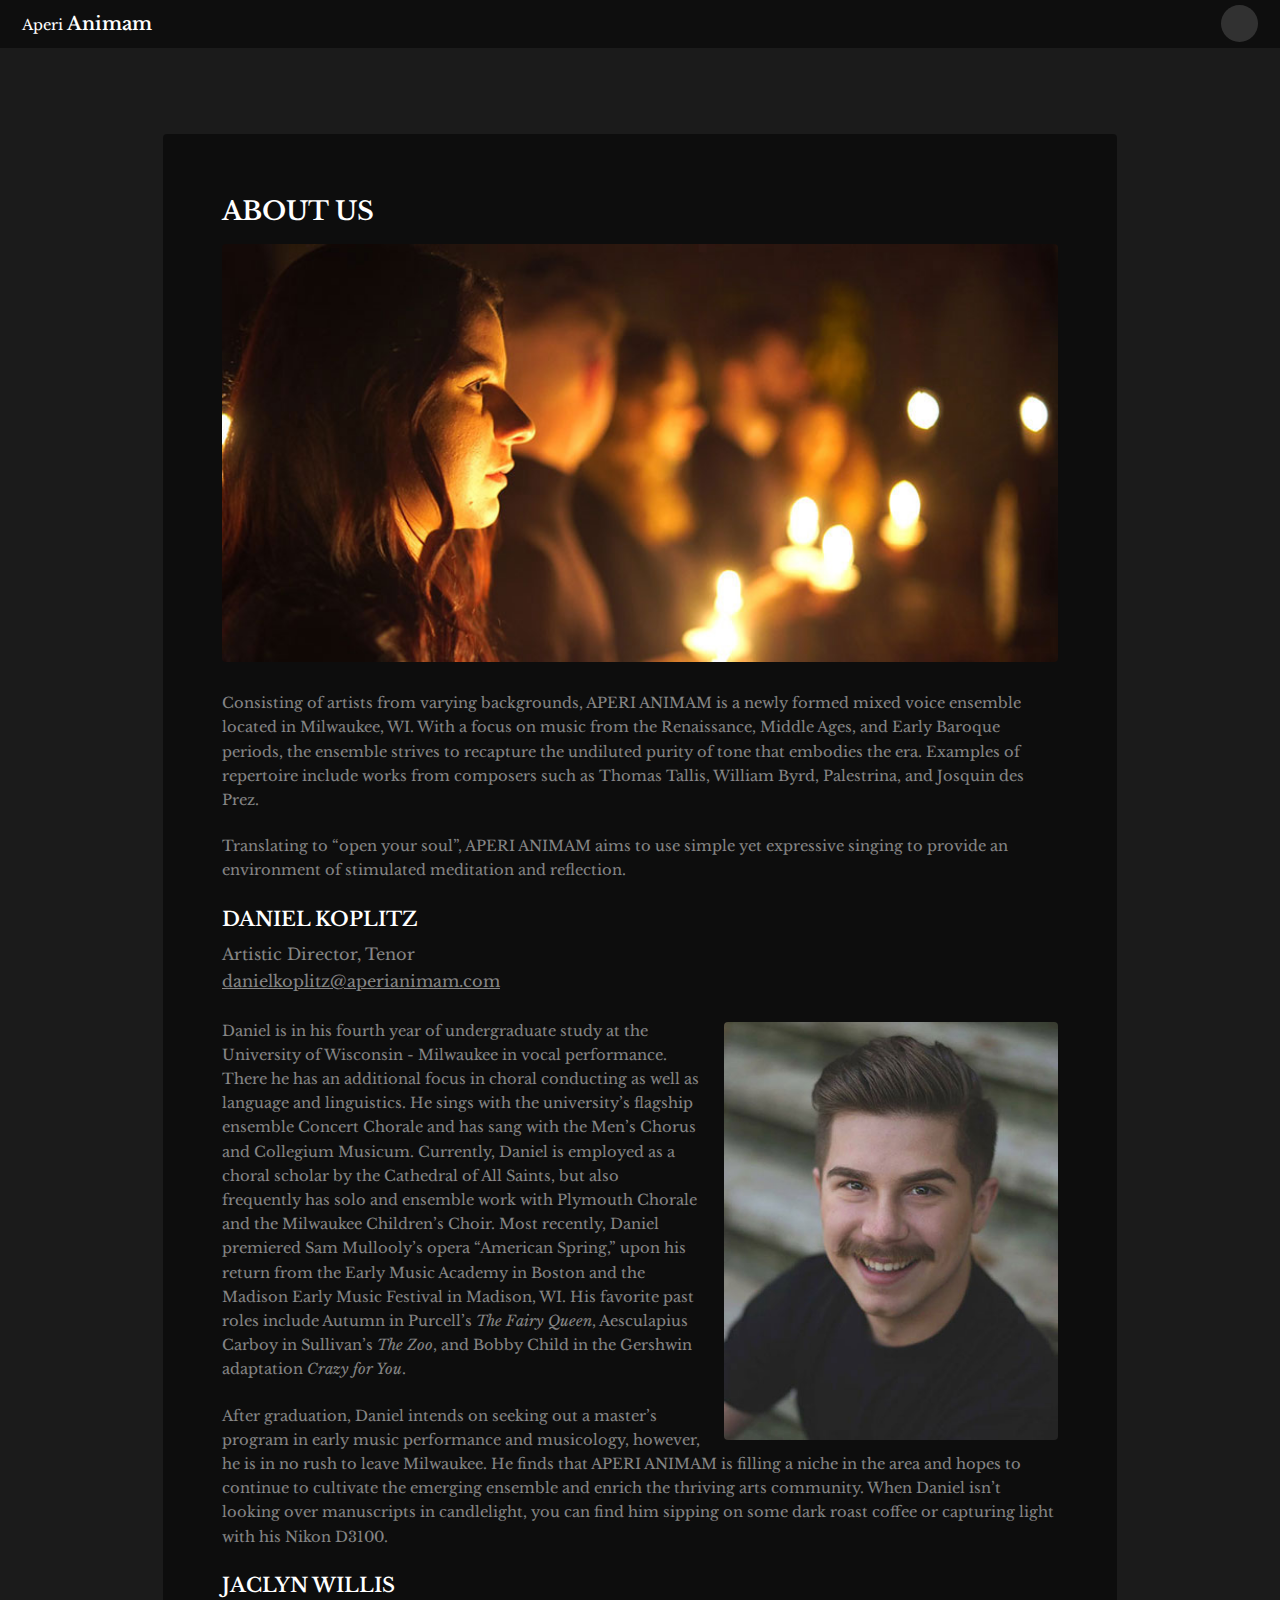
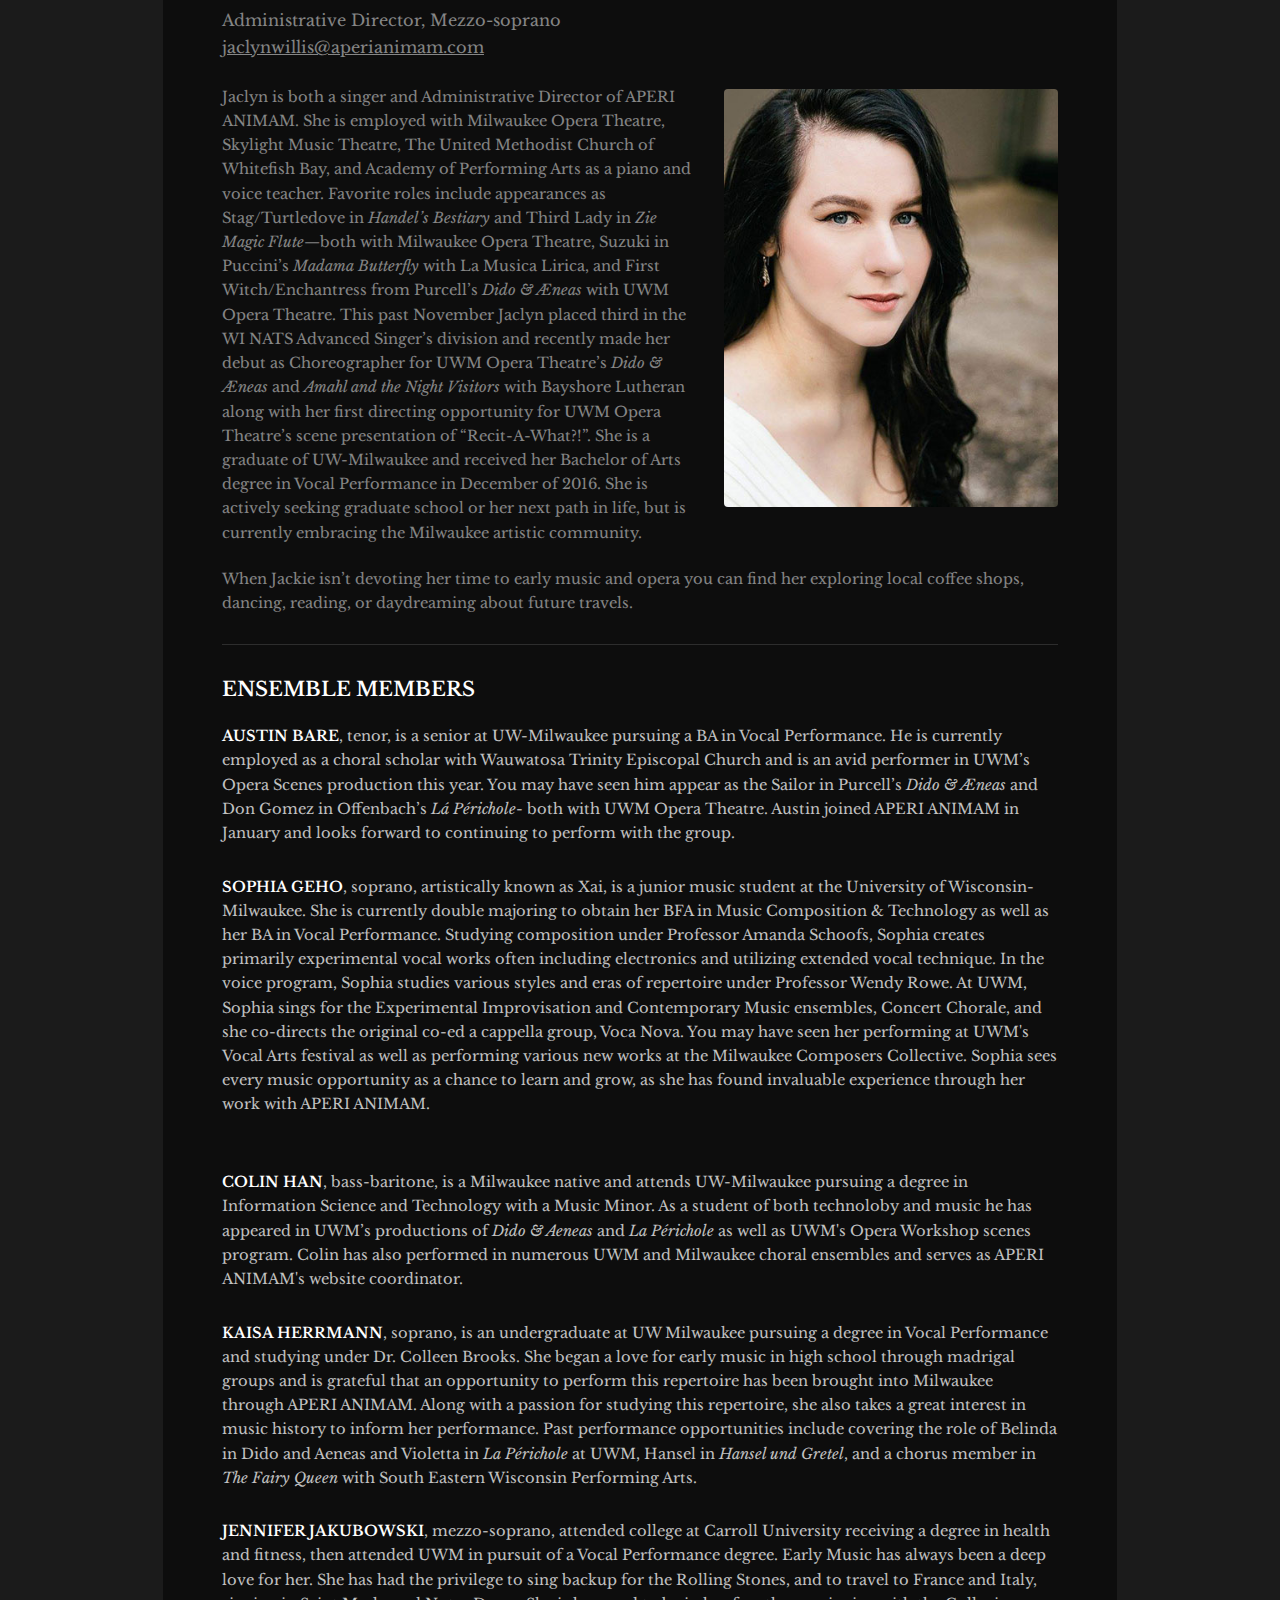
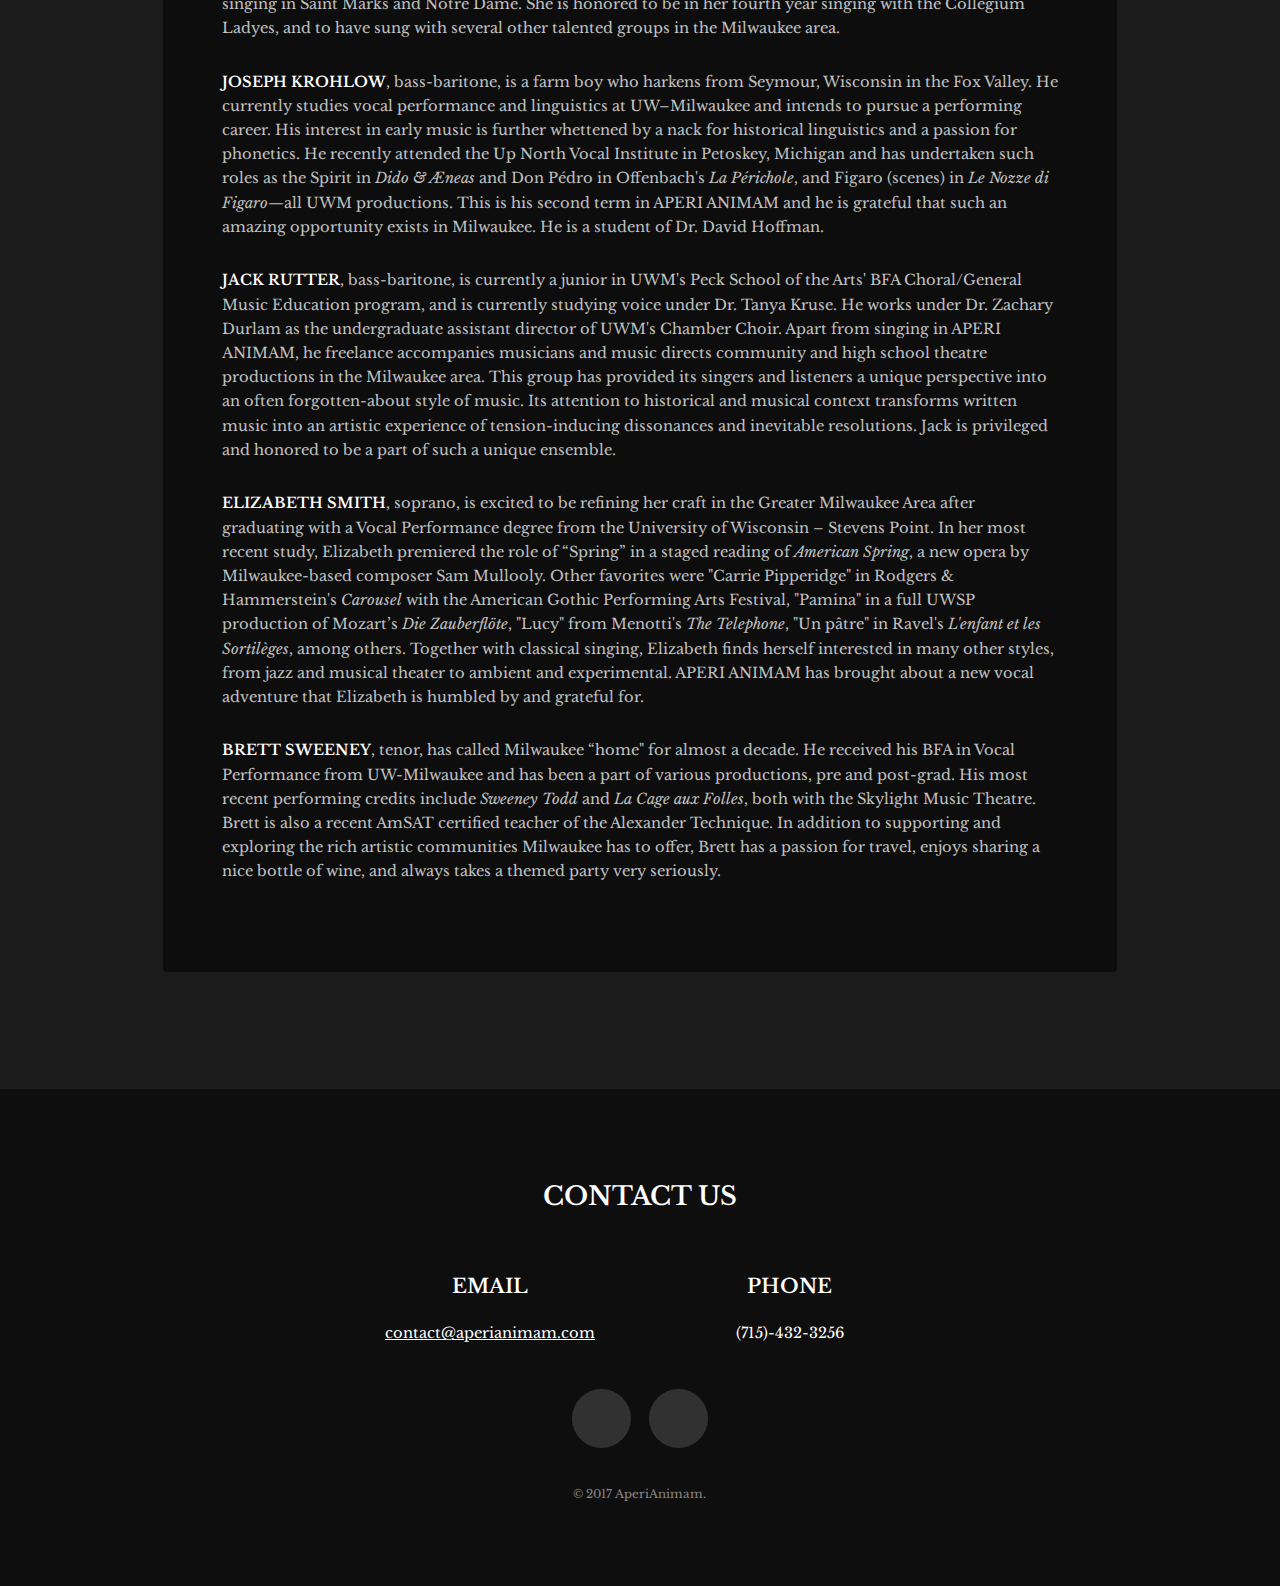
==== about.html @ aed07fbc "merging" ====
<!DOCTYPE HTML>
<!--
	Road Trip by TEMPLATED
	templated.co @templatedco
	Released for free under the Creative Commons Attribution 3.0 license (templated.co/license)
-->
<html>

<head>
	<title>APERI ANIMAM - About Us </title>
	<meta charset="utf-8" />
	<meta name="viewport" content="width=device-width, initial-scale=1" />
	<link rel="stylesheet" href="assets/css/main.css" />

	<link rel="apple-touch-icon" sizes="180x180" href="images/favicons/apple-touch-icon.png">
	<link rel="icon" type="image/png" sizes="32x32" href="images/favicons/favicon-32x32.png">
	<link rel="icon" type="image/png" sizes="16x16" href="images/favicons/favicon-16x16.png">
	<link rel="manifest" href="images/favicons/manifest.json">
	<link rel="mask-icon" href="images/favicons/safari-pinned-tab.svg" color="#5bbad5">
	<meta name="theme-color" content="#ffffff">
	<meta name="description" content="APERI ANIMAM is a newly-formed vocal ensemble based in Milwaukee, WI. The majority of the repertoire that the ensemble explores consists of sacred and secular music ranging from the first notated music to the early Baroque era.">
	<meta name="keywords" content="Milwaukee, early music, singing, singing group, choir, choral, art, Baroque, renaissance, Palestrina, tallis, bryd, singing, ensemble, tudor, music, medieval">

	<!-- Global site tag (gtag.js) - Google Analytics -->
	<script async src="https://www.googletagmanager.com/gtag/js?id=UA-111575143-1"></script>
	<script>
		window.dataLayer = window.dataLayer || [];
		function gtag() { dataLayer.push(arguments); }
		gtag('js', new Date());

		gtag('config', 'UA-111575143-1');
	</script>

</head>

<body class="subpage">

	<!-- Header -->
	<header id="header" class="alt">
		<div class="logo">
			<a href="/">
				<span>Aperi </span>Animam </a>
		</div>
		<a href="#menu">
			<span>Menu</span>
		</a>
	</header>

	<!-- Nav -->
	<nav id="menu">
		<ul class="links">
			<li>
				<a href="/">Home</a>
			</li>
			<li>
				<a href="/about">About</a>
			</li>
			<li>
				<a href="https://www.facebook.com/pg/aperianimam/events/?ref=page_internal">Events</a>
			</li>
			<li>
				<a href="#contact" class="scrolly">Contact Us</a>
			</li>
		</ul>
	</nav>

	<!-- Content -->
	<!--
			Note: To show a background image, set the "data-bg" attribute below
			to the full filename of your image. This is used in each section to set
			the background image.
		-->
		<section id="post" class="wrapper bg-img" data-bg="banner2.jpg">
			<div class="inner">
				<article class="box">
					<header>
						<h2>About Us</h2>
						<span class="image fit">
							<img src="images/ensemble_side.jpg">
						</span>
						<p>Consisting of artists from varying backgrounds, APERI ANIMAM is a newly formed mixed voice ensemble located in Milwaukee,
							WI. With a focus on music from the Renaissance, Middle Ages, and Early Baroque periods, the ensemble strives to recapture
							the undiluted purity of tone that embodies the era. Examples of repertoire include works from composers such as Thomas Tallis,
							William Byrd, Palestrina, and Josquin des Prez. </p>
						
						<p>Translating to “open your soul”, APERI ANIMAM aims to use simple yet expressive singing to provide an environment of stimulated
							meditation and reflection. </p>
	
						<header>
							<h3>Daniel Koplitz</h3>
							<p>Artistic Director, Tenor
								<br />
								<a href="mailto:danielkoplitz@aperianimam.com">danielkoplitz@aperianimam.com</a>
							</p>
	
						</header>
						<span class="image right">
							<img src="images/danny-cropped.jpg">
						</span>
	
						<p>Daniel is in his fourth year of undergraduate study at the University of Wisconsin - Milwaukee in vocal performance.
							There he has an additional focus in choral conducting as well as language and linguistics. He sings with the university’s
							flagship ensemble Concert Chorale and has sang with the Men’s Chorus and Collegium Musicum. Currently, Daniel is employed
							as a choral scholar by the Cathedral of All Saints, but also frequently has solo and ensemble work with Plymouth Chorale
							and the Milwaukee Children’s Choir. Most recently, Daniel premiered Sam Mullooly’s opera “American Spring,” upon his
							return from the Early Music Academy in Boston and the Madison Early Music Festival in Madison, WI. His favorite past
							roles include Autumn in Purcell’s
							<em>The Fairy Queen</em>, Aesculapius Carboy in Sullivan’s
							<em>The Zoo</em>, and Bobby Child in the Gershwin adaptation
							<em>Crazy for You</em>.</p>
	
						<p>After graduation, Daniel intends on seeking out a master’s program in early music performance and musicology, however,
							he is in no rush to leave Milwaukee. He finds that APERI ANIMAM is filling a niche in the area and hopes to continue
							to cultivate the emerging ensemble and enrich the thriving arts community. When Daniel isn’t looking over manuscripts
							in candlelight, you can find him sipping on some dark roast coffee or capturing light with his Nikon D3100.</p>
	
	
	
	
						<header>
							<h3>Jaclyn Willis</h3>
							<p>Administrative Director, Mezzo-soprano
								<br />
								<a href="mailto:jaclynwillis@aperianimam.com">jaclynwillis@aperianimam.com</a>
							</p>
						</header>
						<span class="image right">
							<img src="images/jackie-cropped.jpg">
						</span>
	
	
						<p>Jaclyn is both a singer and Administrative Director of APERI ANIMAM. She is employed with Milwaukee
							Opera Theatre, Skylight Music Theatre, The United Methodist Church of Whitefish Bay, and Academy of Performing Arts
							as a piano and voice teacher. Favorite roles include appearances as Stag/Turtledove in
							<em>Handel’s Bestiary</em> and Third Lady in
							<em>Zie Magic Flute</em>&mdash;both with Milwaukee Opera Theatre, Suzuki in Puccini’s
							<em>Madama Butterfly</em> with La Musica Lirica, and First Witch/Enchantress from Purcell’s
							<em>Dido &amp; Æneas</em> with UWM Opera Theatre. This past November Jaclyn placed third in the WI NATS Advanced Singer’s
							division and recently made her debut as Choreographer for UWM Opera Theatre’s
							<em>Dido &amp; Æneas</em> and
							<em>Amahl and the Night Visitors</em> with Bayshore Lutheran along with her first directing opportunity for UWM Opera Theatre’s
							scene presentation of “Recit-A-What?!”. She is a graduate of UW-Milwaukee and received her Bachelor of Arts degree
							in Vocal Performance in December of 2016. She is actively seeking graduate school or her next path in life, but is
							currently embracing the Milwaukee artistic community.</p>
	
						<p> When Jackie isn’t devoting her time to early music and opera you can find her exploring local coffee shops, dancing,
							reading, or daydreaming about future travels.</p>
	
					<hr>
	
					<h3>Ensemble Members</h3>
	
					</header>
					<div class="content">
						
						<div class="container-flex">
							<div class="text-flex">
								<p>
									<strong>AUSTIN BARE</strong>, tenor, is a senior at UW-Milwaukee pursuing a BA in Vocal Performance. He is currently employed
									as a choral scholar with Wauwatosa Trinity Episcopal Church and is an avid performer in UWM’s Opera Scenes production
									this year. You may have seen him appear as the Sailor in Purcell’s
									<em>Dido &amp; Æneas</em> and Don Gomez in Offenbach’s
									<em>Lá Périchole</em>- both with UWM Opera Theatre. Austin joined APERI ANIMAM in January and looks forward to continuing
									to perform with the group.</p>
							</div>
							<!-- <div class="img-flex">
								<img src="">
							</div> -->
						</div>
	
						
						<div class="container-flex">
							<div class="text-flex">
								<p>
									<strong>SOPHIA GEHO</strong>, soprano, artistically known as Xai, is a junior music student at the University of Wisconsin-Milwaukee. She is currently double majoring to obtain her BFA in Music Composition &amp; Technology as well as her BA in Vocal Performance. Studying composition under Professor Amanda Schoofs, Sophia creates primarily experimental vocal works often including electronics and utilizing extended vocal technique. In the voice program, Sophia studies various styles and eras of repertoire under Professor Wendy Rowe. At UWM, Sophia sings for the Experimental Improvisation and Contemporary Music ensembles, Concert Chorale, and she co-directs the original co-ed a cappella group, Voca Nova. You may have seen her performing at UWM's Vocal Arts festival as well as performing various new works at the Milwaukee Composers Collective. Sophia sees every music opportunity as a chance to learn and grow, as she has found invaluable experience through her work with APERI ANIMAM. 
								</p>
							</div>
							 <div class="img-flex">
								<img src="">
							</div> 
						</div>
	
						
						<div class="container-flex">
							<div class="text-flex">
								<p>
									<strong>COLIN HAN</strong>, bass-baritone, is a Milwaukee native and attends UW-Milwaukee pursuing a degree in Information Science and Technology with a Music Minor.
									As a student of both technoloby and music he has appeared in UWM’s productions of
									<em>Dido &amp; Aeneas</em> and
									<em>La Périchole</em> as well as UWM's Opera Workshop scenes program. Colin has also performed in numerous UWM and Milwaukee choral ensembles and serves as APERI ANIMAM's website coordinator. </p>
							</div>
							<!-- <div class="img-flex">
								<img src="">
							</div> -->
						</div>
	
						
						<div class="container-flex">
							<div class="text-flex">
								<p><strong>KAISA HERRMANN</strong>, soprano, is an undergraduate at UW Milwaukee pursuing a degree in Vocal Performance and studying under
									Dr. Colleen Brooks. She began a love for early music in high school through madrigal groups and is grateful that
									an opportunity to perform this repertoire has been brought into Milwaukee through APERI ANIMAM. Along with a passion
									for studying this repertoire, she also takes a great interest in music history to inform her performance. Past performance
									opportunities include covering the role of Belinda in Dido and Aeneas and Violetta in
									<em>La Périchole</em> at UWM, Hansel in
									<em>Hansel und Gretel</em>, and a chorus member in
									<em>The Fairy Queen</em> with South Eastern Wisconsin Performing Arts.</p>
							</div>
							<!-- <div class="img-flex">
								<img src="">
							</div> -->
						</div>
	
						
						<div class="container-flex">
							<div class="text-flex">
								<p>
									<strong>JENNIFER JAKUBOWSKI</strong>, mezzo-soprano, attended college at Carroll University receiving a degree in health
									and fitness, then attended UWM in pursuit of a Vocal Performance degree. Early Music has always been a deep love
									for her. She has had the privilege to sing backup for the Rolling Stones, and to travel to France and Italy, singing
									in Saint Marks and Notre Dame. She is honored to be in her fourth year singing with the Collegium Ladyes, and to
									have sung with several other talented groups in the Milwaukee area.</p>
							</div>
							<!-- <div class="img-flex">
								<img src="">
							</div> -->
						</div>
	
						
						<div class="container-flex">
							<div class="text-flex">
								<p><strong>JOSEPH KROHLOW</strong>, bass-baritone, is a farm boy who harkens from Seymour, Wisconsin in the Fox Valley. He currently
									studies vocal performance and linguistics at UW–Milwaukee and intends to pursue a performing career. His interest
									in early music is further whettened by a nack for historical linguistics and a passion for phonetics. He recently
									attended the Up North Vocal Institute in Petoskey, Michigan and has undertaken such roles as the Spirit in
									<em>Dido &amp; Æneas</em> and Don Pédro in Offenbach's
									<em>La Périchole</em>, and Figaro (scenes) in
									<em>Le Nozze di Figaro</em>&mdash;all UWM productions. This is his second term in APERI ANIMAM and he is grateful that
									such an amazing opportunity exists in Milwaukee. He is a student of Dr. David Hoffman.</p>
							</div>
							<!-- <div class="img-flex">
								<img src="">
							</div> -->
						</div>
	
						
						<div class="container-flex">
							<div class="text-flex">
								<p>
									<strong>JACK RUTTER</strong>, bass-baritone, is currently a junior in UWM's Peck School of the Arts' BFA Choral/General Music
									Education program, and is currently studying voice under Dr. Tanya Kruse. He works under Dr. Zachary Durlam as the
									undergraduate assistant director of UWM's Chamber Choir. Apart from singing in APERI ANIMAM, he freelance accompanies
									musicians and music directs community and high school theatre productions in the Milwaukee area. This group has provided
									its singers and listeners a unique perspective into an often forgotten-about style of music. Its attention to historical
									and musical context transforms written music into an artistic experience of tension-inducing dissonances and inevitable
									resolutions. Jack is privileged and honored to be a part of such a unique ensemble.</p>
							</div>
							<!-- <div class="img-flex">
								<img src="">
							</div> -->
						</div>
	
						
						<div class="container-flex">
							<div class="text-flex">
								<p>
									<strong>ELIZABETH SMITH</strong>, soprano, is excited to be refining her craft in the Greater Milwaukee Area after graduating with a Vocal Performance degree from the University of Wisconsin – Stevens Point. In her most recent study, Elizabeth premiered the role of “Spring” in a staged reading of <em>American Spring</em>, a new opera by Milwaukee-based composer Sam Mullooly. Other favorites were "Carrie Pipperidge" in Rodgers &amp; Hammerstein's <em>Carousel</em> with the American Gothic Performing Arts Festival, "Pamina" in a full UWSP production of Mozart’s <em>Die Zauberflöte</em>, "Lucy" from Menotti's <em>The Telephone</em>, "Un pâtre" in Ravel's <em>L'enfant et les Sortilèges</em>, among others. Together with classical singing, Elizabeth finds herself interested in many other styles, from jazz and musical theater to ambient and experimental. APERI ANIMAM has brought about a new vocal adventure that Elizabeth is humbled by and grateful for. 
								</p>
							</div>
							<!-- <div class="img-flex">
								<img src="">
							</div> -->
						</div>
	
						
						<div class="container-flex">
							<div class="text-flex">
								<p>
									<strong>BRETT SWEENEY</strong>, tenor, has called Milwaukee “home" for almost a decade. He received his BFA in Vocal Performance
									from UW-Milwaukee and has been a part of various productions, pre and post-grad. His most recent performing credits
									include
									<em>Sweeney Todd</em> and
									<em>La Cage aux Folles</em>, both with the Skylight Music Theatre. Brett is also a recent AmSAT certified teacher of
									the Alexander Technique. In addition to supporting and exploring the rich artistic communities Milwaukee has to offer,
									Brett has a passion for travel, enjoys sharing a nice bottle of wine, and always takes a themed party very seriously.
								</p>
							</div>
							<!-- <div class="img-flex">
								<img src="">
							</div> -->
						</div>
	
					</div>
					<footer>
					</footer>
				</article>
			</div>
		</section>

	<!-- Footer -->
	<footer id="footer">
		<div class="inner">

			<h2 id="contact">Contact Us</h2>

			<div class="contact-info">
				<div class="info-item">
					<h3>Email</h3>
					<a href="mailto:contact@aperianimam.com">contact@aperianimam.com</a>
				</div>
				<div class="info-item">
					<h3>PHONE</h3>
					(715)-432-3256
				</div>
			</div>
			<br>

			<ul class="icons">

				<li>
					<a href="https://www.facebook.com/aperianimam/" class="icon round fa-facebook">
						<span class="label">Facebook</span>
					</a>
				</li>
				<li>
					<a href="https://instagram.com/aperianimam" class="icon round fa-instagram">
						<span class="label">Instagram</span>
					</a>
				</li>
			</ul>

			<div class="copyright">
				&copy; 2017 AperiAnimam. 
			</div>

		</div>
	</footer>

	<!-- Scripts -->
	<script src="assets/js/jquery.min.js"></script>
	<script src="assets/js/jquery.scrolly.min.js"></script>
	<script src="assets/js/jquery.scrollex.min.js"></script>
	<script src="assets/js/skel.min.js"></script>
	<script src="assets/js/util.js"></script>
	<script src="assets/js/main.js"></script>

</body>

</html>
---- assets/css/main.css ----
@charset "UTF-8";
@import url(font-awesome.min.css);
@import url("https://fonts.googleapis.com/css?family=Libre+Baskerville|Fanwood+Text|Lobster|Crimson+Text|Open+Sans:300,400,600,700,800");


/*
	Road Trip by TEMPLATED
	templated.co @templatedco
	Released for free under the Creative Commons Attribution 3.0 license (templated.co/license)
*/

/* Reset */

	html, body, div, span, applet, object, iframe, h1, h2, h3, h4, h5, h6, p, blockquote, pre, a, abbr, acronym, address, big, cite, code, del, dfn, em, img, ins, kbd, q, s, samp, small, strike, strong, sub, sup, tt, var, b, u, i, center, dl, dt, dd, ol, ul, li, fieldset, form, label, legend, table, caption, tbody, tfoot, thead, tr, th, td, article, aside, canvas, details, embed, figure, figcaption, footer, header, hgroup, menu, nav, output, ruby, section, summary, time, mark, audio, video {
		margin: 0;
		padding: 0;
		border: 0;
		font-size: 100%;
		font: inherit;
		vertical-align: baseline;
	}

	article, aside, details, figcaption, figure, footer, header, hgroup, menu, nav, section {
		display: block;
	}

	body {
		line-height: 1;
	}

	ol, ul {
		list-style: none;
	}

	blockquote, q {
		quotes: none;
	}

	blockquote:before, blockquote:after, q:before, q:after {
		content: '';
		content: none;
	}

	table {
		border-collapse: collapse;
		border-spacing: 0;
	}

	body {
		-webkit-text-size-adjust: none;
	}

/* Box Model */

	*, *:before, *:after {
		-moz-box-sizing: border-box;
		-webkit-box-sizing: border-box;
		box-sizing: border-box;
	}

/* Containers */

	.container {
		margin-left: auto;
		margin-right: auto;
	}

	.container.\31 25\25 {
		width: 100%;
		max-width: 100em;
		min-width: 80em;
	}

	.container.\37 5\25 {
		width: 60em;
	}

	.container.\35 0\25 {
		width: 40em;
	}

	.container.\32 5\25 {
		width: 20em;
	}

	.container {
		width: 80em;
	}

	@media screen and (max-width: 1680px) {

		.container.\31 25\25 {
			width: 100%;
			max-width: 100em;
			min-width: 80em;
		}

		.container.\37 5\25 {
			width: 60em;
		}

		.container.\35 0\25 {
			width: 40em;
		}

		.container.\32 5\25 {
			width: 20em;
		}

		.container {
			width: 80em;
		}

	}

	@media screen and (max-width: 1280px) {

		.container.\31 25\25 {
			width: 100%;
			max-width: 81.25em;
			min-width: 65em;
		}

		.container.\37 5\25 {
			width: 48.75em;
		}

		.container.\35 0\25 {
			width: 32.5em;
		}

		.container.\32 5\25 {
			width: 16.25em;
		}

		.container {
			width: 65em;
		}

	}

	@media screen and (max-width: 980px) {

		.container.\31 25\25 {
			width: 100%;
			max-width: 112.5%;
			min-width: 90%;
		}

		.container.\37 5\25 {
			width: 67.5%;
		}

		.container.\35 0\25 {
			width: 45%;
		}

		.container.\32 5\25 {
			width: 22.5%;
		}

		.container {
			width: 90%;
		}

	}

	@media screen and (max-width: 736px) {

		.container.\31 25\25 {
			width: 100%;
			max-width: 112.5%;
			min-width: 90%;
		}

		.container.\37 5\25 {
			width: 67.5%;
		}

		.container.\35 0\25 {
			width: 45%;
		}

		.container.\32 5\25 {
			width: 22.5%;
		}

		.container {
			width: 90% !important;
		}

	}

	@media screen and (max-width: 480px) {

		.container.\31 25\25 {
			width: 100%;
			max-width: 112.5%;
			min-width: 90%;
		}

		.container.\37 5\25 {
			width: 67.5%;
		}

		.container.\35 0\25 {
			width: 45%;
		}

		.container.\32 5\25 {
			width: 22.5%;
		}

		.container {
			width: 90% !important;
		}

	}

/* Grid */

	.row {
		border-bottom: solid 1px transparent;
		-moz-box-sizing: border-box;
		-webkit-box-sizing: border-box;
		box-sizing: border-box;
	}

	.row > * {
		float: left;
		-moz-box-sizing: border-box;
		-webkit-box-sizing: border-box;
		box-sizing: border-box;
	}

	.row:after, .row:before {
		content: '';
		display: block;
		clear: both;
		height: 0;
	}

	.row.uniform > * > :first-child {
		margin-top: 0;
	}

	.row.uniform > * > :last-child {
		margin-bottom: 0;
	}

	.row.\30 \25 > * {
		padding: 0 0 0 0em;
	}

	.row.\30 \25 {
		margin: 0 0 -1px 0em;
	}

	.row.uniform.\30 \25 > * {
		padding: 0em 0 0 0em;
	}

	.row.uniform.\30 \25 {
		margin: 0em 0 -1px 0em;
	}

	.row > * {
		padding: 0 0 0 2em;
	}

	.row {
		margin: 0 0 -1px -2em;
	}

	.row.uniform > * {
		padding: 2em 0 0 2em;
	}

	.row.uniform {
		margin: -2em 0 -1px -2em;
	}

	.row.\32 00\25 > * {
		padding: 0 0 0 4em;
	}

	.row.\32 00\25 {
		margin: 0 0 -1px -4em;
	}

	.row.uniform.\32 00\25 > * {
		padding: 4em 0 0 4em;
	}

	.row.uniform.\32 00\25 {
		margin: -4em 0 -1px -4em;
	}

	.row.\31 50\25 > * {
		padding: 0 0 0 3em;
	}

	.row.\31 50\25 {
		margin: 0 0 -1px -3em;
	}

	.row.uniform.\31 50\25 > * {
		padding: 3em 0 0 3em;
	}

	.row.uniform.\31 50\25 {
		margin: -3em 0 -1px -3em;
	}

	.row.\35 0\25 > * {
		padding: 0 0 0 1em;
	}

	.row.\35 0\25 {
		margin: 0 0 -1px -1em;
	}

	.row.uniform.\35 0\25 > * {
		padding: 1em 0 0 1em;
	}

	.row.uniform.\35 0\25 {
		margin: -1em 0 -1px -1em;
	}

	.row.\32 5\25 > * {
		padding: 0 0 0 0.5em;
	}

	.row.\32 5\25 {
		margin: 0 0 -1px -0.5em;
	}

	.row.uniform.\32 5\25 > * {
		padding: 0.5em 0 0 0.5em;
	}

	.row.uniform.\32 5\25 {
		margin: -0.5em 0 -1px -0.5em;
	}

	.\31 2u, .\31 2u\24 {
		width: 100%;
		clear: none;
		margin-left: 0;
	}

	.\31 1u, .\31 1u\24 {
		width: 91.6666666667%;
		clear: none;
		margin-left: 0;
	}

	.\31 0u, .\31 0u\24 {
		width: 83.3333333333%;
		clear: none;
		margin-left: 0;
	}

	.\39 u, .\39 u\24 {
		width: 75%;
		clear: none;
		margin-left: 0;
	}

	.\38 u, .\38 u\24 {
		width: 66.6666666667%;
		clear: none;
		margin-left: 0;
	}

	.\37 u, .\37 u\24 {
		width: 58.3333333333%;
		clear: none;
		margin-left: 0;
	}

	.\36 u, .\36 u\24 {
		width: 50%;
		clear: none;
		margin-left: 0;
	}

	.\35 u, .\35 u\24 {
		width: 41.6666666667%;
		clear: none;
		margin-left: 0;
	}

	.\34 u, .\34 u\24 {
		width: 33.3333333333%;
		clear: none;
		margin-left: 0;
	}

	.\33 u, .\33 u\24 {
		width: 25%;
		clear: none;
		margin-left: 0;
	}

	.\32 u, .\32 u\24 {
		width: 16.6666666667%;
		clear: none;
		margin-left: 0;
	}

	.\31 u, .\31 u\24 {
		width: 8.3333333333%;
		clear: none;
		margin-left: 0;
	}

	.\31 2u\24 + *,
	.\31 1u\24 + *,
	.\31 0u\24 + *,
	.\39 u\24 + *,
	.\38 u\24 + *,
	.\37 u\24 + *,
	.\36 u\24 + *,
	.\35 u\24 + *,
	.\34 u\24 + *,
	.\33 u\24 + *,
	.\32 u\24 + *,
	.\31 u\24 + * {
		clear: left;
	}

	.\-11u {
		margin-left: 91.66667%;
	}

	.\-10u {
		margin-left: 83.33333%;
	}

	.\-9u {
		margin-left: 75%;
	}

	.\-8u {
		margin-left: 66.66667%;
	}

	.\-7u {
		margin-left: 58.33333%;
	}

	.\-6u {
		margin-left: 50%;
	}

	.\-5u {
		margin-left: 41.66667%;
	}

	.\-4u {
		margin-left: 33.33333%;
	}

	.\-3u {
		margin-left: 25%;
	}

	.\-2u {
		margin-left: 16.66667%;
	}

	.\-1u {
		margin-left: 8.33333%;
	}

	@media screen and (max-width: 1680px) {

		.row > * {
			padding: 0 0 0 2em;
		}

		.row {
			margin: 0 0 -1px -2em;
		}

		.row.uniform > * {
			padding: 2em 0 0 2em;
		}

		.row.uniform {
			margin: -2em 0 -1px -2em;
		}

		.row.\32 00\25 > * {
			padding: 0 0 0 4em;
		}

		.row.\32 00\25 {
			margin: 0 0 -1px -4em;
		}

		.row.uniform.\32 00\25 > * {
			padding: 4em 0 0 4em;
		}

		.row.uniform.\32 00\25 {
			margin: -4em 0 -1px -4em;
		}

		.row.\31 50\25 > * {
			padding: 0 0 0 3em;
		}

		.row.\31 50\25 {
			margin: 0 0 -1px -3em;
		}

		.row.uniform.\31 50\25 > * {
			padding: 3em 0 0 3em;
		}

		.row.uniform.\31 50\25 {
			margin: -3em 0 -1px -3em;
		}

		.row.\35 0\25 > * {
			padding: 0 0 0 1em;
		}

		.row.\35 0\25 {
			margin: 0 0 -1px -1em;
		}

		.row.uniform.\35 0\25 > * {
			padding: 1em 0 0 1em;
		}

		.row.uniform.\35 0\25 {
			margin: -1em 0 -1px -1em;
		}

		.row.\32 5\25 > * {
			padding: 0 0 0 0.5em;
		}

		.row.\32 5\25 {
			margin: 0 0 -1px -0.5em;
		}

		.row.uniform.\32 5\25 > * {
			padding: 0.5em 0 0 0.5em;
		}

		.row.uniform.\32 5\25 {
			margin: -0.5em 0 -1px -0.5em;
		}

		.\31 2u\28xlarge\29, .\31 2u\24\28xlarge\29 {
			width: 100%;
			clear: none;
			margin-left: 0;
		}

		.\31 1u\28xlarge\29, .\31 1u\24\28xlarge\29 {
			width: 91.6666666667%;
			clear: none;
			margin-left: 0;
		}

		.\31 0u\28xlarge\29, .\31 0u\24\28xlarge\29 {
			width: 83.3333333333%;
			clear: none;
			margin-left: 0;
		}

		.\39 u\28xlarge\29, .\39 u\24\28xlarge\29 {
			width: 75%;
			clear: none;
			margin-left: 0;
		}

		.\38 u\28xlarge\29, .\38 u\24\28xlarge\29 {
			width: 66.6666666667%;
			clear: none;
			margin-left: 0;
		}

		.\37 u\28xlarge\29, .\37 u\24\28xlarge\29 {
			width: 58.3333333333%;
			clear: none;
			margin-left: 0;
		}

		.\36 u\28xlarge\29, .\36 u\24\28xlarge\29 {
			width: 50%;
			clear: none;
			margin-left: 0;
		}

		.\35 u\28xlarge\29, .\35 u\24\28xlarge\29 {
			width: 41.6666666667%;
			clear: none;
			margin-left: 0;
		}

		.\34 u\28xlarge\29, .\34 u\24\28xlarge\29 {
			width: 33.3333333333%;
			clear: none;
			margin-left: 0;
		}

		.\33 u\28xlarge\29, .\33 u\24\28xlarge\29 {
			width: 25%;
			clear: none;
			margin-left: 0;
		}

		.\32 u\28xlarge\29, .\32 u\24\28xlarge\29 {
			width: 16.6666666667%;
			clear: none;
			margin-left: 0;
		}

		.\31 u\28xlarge\29, .\31 u\24\28xlarge\29 {
			width: 8.3333333333%;
			clear: none;
			margin-left: 0;
		}

		.\31 2u\24\28xlarge\29 + *,
		.\31 1u\24\28xlarge\29 + *,
		.\31 0u\24\28xlarge\29 + *,
		.\39 u\24\28xlarge\29 + *,
		.\38 u\24\28xlarge\29 + *,
		.\37 u\24\28xlarge\29 + *,
		.\36 u\24\28xlarge\29 + *,
		.\35 u\24\28xlarge\29 + *,
		.\34 u\24\28xlarge\29 + *,
		.\33 u\24\28xlarge\29 + *,
		.\32 u\24\28xlarge\29 + *,
		.\31 u\24\28xlarge\29 + * {
			clear: left;
		}

		.\-11u\28xlarge\29 {
			margin-left: 91.66667%;
		}

		.\-10u\28xlarge\29 {
			margin-left: 83.33333%;
		}

		.\-9u\28xlarge\29 {
			margin-left: 75%;
		}

		.\-8u\28xlarge\29 {
			margin-left: 66.66667%;
		}

		.\-7u\28xlarge\29 {
			margin-left: 58.33333%;
		}

		.\-6u\28xlarge\29 {
			margin-left: 50%;
		}

		.\-5u\28xlarge\29 {
			margin-left: 41.66667%;
		}

		.\-4u\28xlarge\29 {
			margin-left: 33.33333%;
		}

		.\-3u\28xlarge\29 {
			margin-left: 25%;
		}

		.\-2u\28xlarge\29 {
			margin-left: 16.66667%;
		}

		.\-1u\28xlarge\29 {
			margin-left: 8.33333%;
		}

	}

	@media screen and (max-width: 1280px) {

		.row > * {
			padding: 0 0 0 1.5em;
		}

		.row {
			margin: 0 0 -1px -1.5em;
		}

		.row.uniform > * {
			padding: 1.5em 0 0 1.5em;
		}

		.row.uniform {
			margin: -1.5em 0 -1px -1.5em;
		}

		.row.\32 00\25 > * {
			padding: 0 0 0 3em;
		}

		.row.\32 00\25 {
			margin: 0 0 -1px -3em;
		}

		.row.uniform.\32 00\25 > * {
			padding: 3em 0 0 3em;
		}

		.row.uniform.\32 00\25 {
			margin: -3em 0 -1px -3em;
		}

		.row.\31 50\25 > * {
			padding: 0 0 0 2.25em;
		}

		.row.\31 50\25 {
			margin: 0 0 -1px -2.25em;
		}

		.row.uniform.\31 50\25 > * {
			padding: 2.25em 0 0 2.25em;
		}

		.row.uniform.\31 50\25 {
			margin: -2.25em 0 -1px -2.25em;
		}

		.row.\35 0\25 > * {
			padding: 0 0 0 0.75em;
		}

		.row.\35 0\25 {
			margin: 0 0 -1px -0.75em;
		}

		.row.uniform.\35 0\25 > * {
			padding: 0.75em 0 0 0.75em;
		}

		.row.uniform.\35 0\25 {
			margin: -0.75em 0 -1px -0.75em;
		}

		.row.\32 5\25 > * {
			padding: 0 0 0 0.375em;
		}

		.row.\32 5\25 {
			margin: 0 0 -1px -0.375em;
		}

		.row.uniform.\32 5\25 > * {
			padding: 0.375em 0 0 0.375em;
		}

		.row.uniform.\32 5\25 {
			margin: -0.375em 0 -1px -0.375em;
		}

		.\31 2u\28large\29, .\31 2u\24\28large\29 {
			width: 100%;
			clear: none;
			margin-left: 0;
		}

		.\31 1u\28large\29, .\31 1u\24\28large\29 {
			width: 91.6666666667%;
			clear: none;
			margin-left: 0;
		}

		.\31 0u\28large\29, .\31 0u\24\28large\29 {
			width: 83.3333333333%;
			clear: none;
			margin-left: 0;
		}

		.\39 u\28large\29, .\39 u\24\28large\29 {
			width: 75%;
			clear: none;
			margin-left: 0;
		}

		.\38 u\28large\29, .\38 u\24\28large\29 {
			width: 66.6666666667%;
			clear: none;
			margin-left: 0;
		}

		.\37 u\28large\29, .\37 u\24\28large\29 {
			width: 58.3333333333%;
			clear: none;
			margin-left: 0;
		}

		.\36 u\28large\29, .\36 u\24\28large\29 {
			width: 50%;
			clear: none;
			margin-left: 0;
		}

		.\35 u\28large\29, .\35 u\24\28large\29 {
			width: 41.6666666667%;
			clear: none;
			margin-left: 0;
		}

		.\34 u\28large\29, .\34 u\24\28large\29 {
			width: 33.3333333333%;
			clear: none;
			margin-left: 0;
		}

		.\33 u\28large\29, .\33 u\24\28large\29 {
			width: 25%;
			clear: none;
			margin-left: 0;
		}

		.\32 u\28large\29, .\32 u\24\28large\29 {
			width: 16.6666666667%;
			clear: none;
			margin-left: 0;
		}

		.\31 u\28large\29, .\31 u\24\28large\29 {
			width: 8.3333333333%;
			clear: none;
			margin-left: 0;
		}

		.\31 2u\24\28large\29 + *,
		.\31 1u\24\28large\29 + *,
		.\31 0u\24\28large\29 + *,
		.\39 u\24\28large\29 + *,
		.\38 u\24\28large\29 + *,
		.\37 u\24\28large\29 + *,
		.\36 u\24\28large\29 + *,
		.\35 u\24\28large\29 + *,
		.\34 u\24\28large\29 + *,
		.\33 u\24\28large\29 + *,
		.\32 u\24\28large\29 + *,
		.\31 u\24\28large\29 + * {
			clear: left;
		}

		.\-11u\28large\29 {
			margin-left: 91.66667%;
		}

		.\-10u\28large\29 {
			margin-left: 83.33333%;
		}

		.\-9u\28large\29 {
			margin-left: 75%;
		}

		.\-8u\28large\29 {
			margin-left: 66.66667%;
		}

		.\-7u\28large\29 {
			margin-left: 58.33333%;
		}

		.\-6u\28large\29 {
			margin-left: 50%;
		}

		.\-5u\28large\29 {
			margin-left: 41.66667%;
		}

		.\-4u\28large\29 {
			margin-left: 33.33333%;
		}

		.\-3u\28large\29 {
			margin-left: 25%;
		}

		.\-2u\28large\29 {
			margin-left: 16.66667%;
		}

		.\-1u\28large\29 {
			margin-left: 8.33333%;
		}

	}

	@media screen and (max-width: 980px) {

		.row > * {
			padding: 0 0 0 1.5em;
		}

		.row {
			margin: 0 0 -1px -1.5em;
		}

		.row.uniform > * {
			padding: 1.5em 0 0 1.5em;
		}

		.row.uniform {
			margin: -1.5em 0 -1px -1.5em;
		}

		.row.\32 00\25 > * {
			padding: 0 0 0 3em;
		}

		.row.\32 00\25 {
			margin: 0 0 -1px -3em;
		}

		.row.uniform.\32 00\25 > * {
			padding: 3em 0 0 3em;
		}

		.row.uniform.\32 00\25 {
			margin: -3em 0 -1px -3em;
		}

		.row.\31 50\25 > * {
			padding: 0 0 0 2.25em;
		}

		.row.\31 50\25 {
			margin: 0 0 -1px -2.25em;
		}

		.row.uniform.\31 50\25 > * {
			padding: 2.25em 0 0 2.25em;
		}

		.row.uniform.\31 50\25 {
			margin: -2.25em 0 -1px -2.25em;
		}

		.row.\35 0\25 > * {
			padding: 0 0 0 0.75em;
		}

		.row.\35 0\25 {
			margin: 0 0 -1px -0.75em;
		}

		.row.uniform.\35 0\25 > * {
			padding: 0.75em 0 0 0.75em;
		}

		.row.uniform.\35 0\25 {
			margin: -0.75em 0 -1px -0.75em;
		}

		.row.\32 5\25 > * {
			padding: 0 0 0 0.375em;
		}

		.row.\32 5\25 {
			margin: 0 0 -1px -0.375em;
		}

		.row.uniform.\32 5\25 > * {
			padding: 0.375em 0 0 0.375em;
		}

		.row.uniform.\32 5\25 {
			margin: -0.375em 0 -1px -0.375em;
		}

		.\31 2u\28medium\29, .\31 2u\24\28medium\29 {
			width: 100%;
			clear: none;
			margin-left: 0;
		}

		.\31 1u\28medium\29, .\31 1u\24\28medium\29 {
			width: 91.6666666667%;
			clear: none;
			margin-left: 0;
		}

		.\31 0u\28medium\29, .\31 0u\24\28medium\29 {
			width: 83.3333333333%;
			clear: none;
			margin-left: 0;
		}

		.\39 u\28medium\29, .\39 u\24\28medium\29 {
			width: 75%;
			clear: none;
			margin-left: 0;
		}

		.\38 u\28medium\29, .\38 u\24\28medium\29 {
			width: 66.6666666667%;
			clear: none;
			margin-left: 0;
		}

		.\37 u\28medium\29, .\37 u\24\28medium\29 {
			width: 58.3333333333%;
			clear: none;
			margin-left: 0;
		}

		.\36 u\28medium\29, .\36 u\24\28medium\29 {
			width: 50%;
			clear: none;
			margin-left: 0;
		}

		.\35 u\28medium\29, .\35 u\24\28medium\29 {
			width: 41.6666666667%;
			clear: none;
			margin-left: 0;
		}

		.\34 u\28medium\29, .\34 u\24\28medium\29 {
			width: 33.3333333333%;
			clear: none;
			margin-left: 0;
		}

		.\33 u\28medium\29, .\33 u\24\28medium\29 {
			width: 25%;
			clear: none;
			margin-left: 0;
		}

		.\32 u\28medium\29, .\32 u\24\28medium\29 {
			width: 16.6666666667%;
			clear: none;
			margin-left: 0;
		}

		.\31 u\28medium\29, .\31 u\24\28medium\29 {
			width: 8.3333333333%;
			clear: none;
			margin-left: 0;
		}

		.\31 2u\24\28medium\29 + *,
		.\31 1u\24\28medium\29 + *,
		.\31 0u\24\28medium\29 + *,
		.\39 u\24\28medium\29 + *,
		.\38 u\24\28medium\29 + *,
		.\37 u\24\28medium\29 + *,
		.\36 u\24\28medium\29 + *,
		.\35 u\24\28medium\29 + *,
		.\34 u\24\28medium\29 + *,
		.\33 u\24\28medium\29 + *,
		.\32 u\24\28medium\29 + *,
		.\31 u\24\28medium\29 + * {
			clear: left;
		}

		.\-11u\28medium\29 {
			margin-left: 91.66667%;
		}

		.\-10u\28medium\29 {
			margin-left: 83.33333%;
		}

		.\-9u\28medium\29 {
			margin-left: 75%;
		}

		.\-8u\28medium\29 {
			margin-left: 66.66667%;
		}

		.\-7u\28medium\29 {
			margin-left: 58.33333%;
		}

		.\-6u\28medium\29 {
			margin-left: 50%;
		}

		.\-5u\28medium\29 {
			margin-left: 41.66667%;
		}

		.\-4u\28medium\29 {
			margin-left: 33.33333%;
		}

		.\-3u\28medium\29 {
			margin-left: 25%;
		}

		.\-2u\28medium\29 {
			margin-left: 16.66667%;
		}

		.\-1u\28medium\29 {
			margin-left: 8.33333%;
		}

	}

	@media screen and (max-width: 736px) {

		.row > * {
			padding: 0 0 0 1.25em;
		}

		.row {
			margin: 0 0 -1px -1.25em;
		}

		.row.uniform > * {
			padding: 1.25em 0 0 1.25em;
		}

		.row.uniform {
			margin: -1.25em 0 -1px -1.25em;
		}

		.row.\32 00\25 > * {
			padding: 0 0 0 2.5em;
		}

		.row.\32 00\25 {
			margin: 0 0 -1px -2.5em;
		}

		.row.uniform.\32 00\25 > * {
			padding: 2.5em 0 0 2.5em;
		}

		.row.uniform.\32 00\25 {
			margin: -2.5em 0 -1px -2.5em;
		}

		.row.\31 50\25 > * {
			padding: 0 0 0 1.875em;
		}

		.row.\31 50\25 {
			margin: 0 0 -1px -1.875em;
		}

		.row.uniform.\31 50\25 > * {
			padding: 1.875em 0 0 1.875em;
		}

		.row.uniform.\31 50\25 {
			margin: -1.875em 0 -1px -1.875em;
		}

		.row.\35 0\25 > * {
			padding: 0 0 0 0.625em;
		}

		.row.\35 0\25 {
			margin: 0 0 -1px -0.625em;
		}

		.row.uniform.\35 0\25 > * {
			padding: 0.625em 0 0 0.625em;
		}

		.row.uniform.\35 0\25 {
			margin: -0.625em 0 -1px -0.625em;
		}

		.row.\32 5\25 > * {
			padding: 0 0 0 0.3125em;
		}

		.row.\32 5\25 {
			margin: 0 0 -1px -0.3125em;
		}

		.row.uniform.\32 5\25 > * {
			padding: 0.3125em 0 0 0.3125em;
		}

		.row.uniform.\32 5\25 {
			margin: -0.3125em 0 -1px -0.3125em;
		}

		.\31 2u\28small\29, .\31 2u\24\28small\29 {
			width: 100%;
			clear: none;
			margin-left: 0;
		}

		.\31 1u\28small\29, .\31 1u\24\28small\29 {
			width: 91.6666666667%;
			clear: none;
			margin-left: 0;
		}

		.\31 0u\28small\29, .\31 0u\24\28small\29 {
			width: 83.3333333333%;
			clear: none;
			margin-left: 0;
		}

		.\39 u\28small\29, .\39 u\24\28small\29 {
			width: 75%;
			clear: none;
			margin-left: 0;
		}

		.\38 u\28small\29, .\38 u\24\28small\29 {
			width: 66.6666666667%;
			clear: none;
			margin-left: 0;
		}

		.\37 u\28small\29, .\37 u\24\28small\29 {
			width: 58.3333333333%;
			clear: none;
			margin-left: 0;
		}

		.\36 u\28small\29, .\36 u\24\28small\29 {
			width: 50%;
			clear: none;
			margin-left: 0;
		}

		.\35 u\28small\29, .\35 u\24\28small\29 {
			width: 41.6666666667%;
			clear: none;
			margin-left: 0;
		}

		.\34 u\28small\29, .\34 u\24\28small\29 {
			width: 33.3333333333%;
			clear: none;
			margin-left: 0;
		}

		.\33 u\28small\29, .\33 u\24\28small\29 {
			width: 25%;
			clear: none;
			margin-left: 0;
		}

		.\32 u\28small\29, .\32 u\24\28small\29 {
			width: 16.6666666667%;
			clear: none;
			margin-left: 0;
		}

		.\31 u\28small\29, .\31 u\24\28small\29 {
			width: 8.3333333333%;
			clear: none;
			margin-left: 0;
		}

		.\31 2u\24\28small\29 + *,
		.\31 1u\24\28small\29 + *,
		.\31 0u\24\28small\29 + *,
		.\39 u\24\28small\29 + *,
		.\38 u\24\28small\29 + *,
		.\37 u\24\28small\29 + *,
		.\36 u\24\28small\29 + *,
		.\35 u\24\28small\29 + *,
		.\34 u\24\28small\29 + *,
		.\33 u\24\28small\29 + *,
		.\32 u\24\28small\29 + *,
		.\31 u\24\28small\29 + * {
			clear: left;
		}

		.\-11u\28small\29 {
			margin-left: 91.66667%;
		}

		.\-10u\28small\29 {
			margin-left: 83.33333%;
		}

		.\-9u\28small\29 {
			margin-left: 75%;
		}

		.\-8u\28small\29 {
			margin-left: 66.66667%;
		}

		.\-7u\28small\29 {
			margin-left: 58.33333%;
		}

		.\-6u\28small\29 {
			margin-left: 50%;
		}

		.\-5u\28small\29 {
			margin-left: 41.66667%;
		}

		.\-4u\28small\29 {
			margin-left: 33.33333%;
		}

		.\-3u\28small\29 {
			margin-left: 25%;
		}

		.\-2u\28small\29 {
			margin-left: 16.66667%;
		}

		.\-1u\28small\29 {
			margin-left: 8.33333%;
		}

	}

	@media screen and (max-width: 480px) {

		.row > * {
			padding: 0 0 0 1.25em;
		}

		.row {
			margin: 0 0 -1px -1.25em;
		}

		.row.uniform > * {
			padding: 1.25em 0 0 1.25em;
		}

		.row.uniform {
			margin: -1.25em 0 -1px -1.25em;
		}

		.row.\32 00\25 > * {
			padding: 0 0 0 2.5em;
		}

		.row.\32 00\25 {
			margin: 0 0 -1px -2.5em;
		}

		.row.uniform.\32 00\25 > * {
			padding: 2.5em 0 0 2.5em;
		}

		.row.uniform.\32 00\25 {
			margin: -2.5em 0 -1px -2.5em;
		}

		.row.\31 50\25 > * {
			padding: 0 0 0 1.875em;
		}

		.row.\31 50\25 {
			margin: 0 0 -1px -1.875em;
		}

		.row.uniform.\31 50\25 > * {
			padding: 1.875em 0 0 1.875em;
		}

		.row.uniform.\31 50\25 {
			margin: -1.875em 0 -1px -1.875em;
		}

		.row.\35 0\25 > * {
			padding: 0 0 0 0.625em;
		}

		.row.\35 0\25 {
			margin: 0 0 -1px -0.625em;
		}

		.row.uniform.\35 0\25 > * {
			padding: 0.625em 0 0 0.625em;
		}

		.row.uniform.\35 0\25 {
			margin: -0.625em 0 -1px -0.625em;
		}

		.row.\32 5\25 > * {
			padding: 0 0 0 0.3125em;
		}

		.row.\32 5\25 {
			margin: 0 0 -1px -0.3125em;
		}

		.row.uniform.\32 5\25 > * {
			padding: 0.3125em 0 0 0.3125em;
		}

		.row.uniform.\32 5\25 {
			margin: -0.3125em 0 -1px -0.3125em;
		}

		.\31 2u\28xsmall\29, .\31 2u\24\28xsmall\29 {
			width: 100%;
			clear: none;
			margin-left: 0;
		}

		.\31 1u\28xsmall\29, .\31 1u\24\28xsmall\29 {
			width: 91.6666666667%;
			clear: none;
			margin-left: 0;
		}

		.\31 0u\28xsmall\29, .\31 0u\24\28xsmall\29 {
			width: 83.3333333333%;
			clear: none;
			margin-left: 0;
		}

		.\39 u\28xsmall\29, .\39 u\24\28xsmall\29 {
			width: 75%;
			clear: none;
			margin-left: 0;
		}

		.\38 u\28xsmall\29, .\38 u\24\28xsmall\29 {
			width: 66.6666666667%;
			clear: none;
			margin-left: 0;
		}

		.\37 u\28xsmall\29, .\37 u\24\28xsmall\29 {
			width: 58.3333333333%;
			clear: none;
			margin-left: 0;
		}

		.\36 u\28xsmall\29, .\36 u\24\28xsmall\29 {
			width: 50%;
			clear: none;
			margin-left: 0;
		}

		.\35 u\28xsmall\29, .\35 u\24\28xsmall\29 {
			width: 41.6666666667%;
			clear: none;
			margin-left: 0;
		}

		.\34 u\28xsmall\29, .\34 u\24\28xsmall\29 {
			width: 33.3333333333%;
			clear: none;
			margin-left: 0;
		}

		.\33 u\28xsmall\29, .\33 u\24\28xsmall\29 {
			width: 25%;
			clear: none;
			margin-left: 0;
		}

		.\32 u\28xsmall\29, .\32 u\24\28xsmall\29 {
			width: 16.6666666667%;
			clear: none;
			margin-left: 0;
		}

		.\31 u\28xsmall\29, .\31 u\24\28xsmall\29 {
			width: 8.3333333333%;
			clear: none;
			margin-left: 0;
		}

		.\31 2u\24\28xsmall\29 + *,
		.\31 1u\24\28xsmall\29 + *,
		.\31 0u\24\28xsmall\29 + *,
		.\39 u\24\28xsmall\29 + *,
		.\38 u\24\28xsmall\29 + *,
		.\37 u\24\28xsmall\29 + *,
		.\36 u\24\28xsmall\29 + *,
		.\35 u\24\28xsmall\29 + *,
		.\34 u\24\28xsmall\29 + *,
		.\33 u\24\28xsmall\29 + *,
		.\32 u\24\28xsmall\29 + *,
		.\31 u\24\28xsmall\29 + * {
			clear: left;
		}

		.\-11u\28xsmall\29 {
			margin-left: 91.66667%;
		}

		.\-10u\28xsmall\29 {
			margin-left: 83.33333%;
		}

		.\-9u\28xsmall\29 {
			margin-left: 75%;
		}

		.\-8u\28xsmall\29 {
			margin-left: 66.66667%;
		}

		.\-7u\28xsmall\29 {
			margin-left: 58.33333%;
		}

		.\-6u\28xsmall\29 {
			margin-left: 50%;
		}

		.\-5u\28xsmall\29 {
			margin-left: 41.66667%;
		}

		.\-4u\28xsmall\29 {
			margin-left: 33.33333%;
		}

		.\-3u\28xsmall\29 {
			margin-left: 25%;
		}

		.\-2u\28xsmall\29 {
			margin-left: 16.66667%;
		}

		.\-1u\28xsmall\29 {
			margin-left: 8.33333%;
		}

	}

/* Basic */

	@-ms-viewport {
		width: device-width;
	}

	body {
		-ms-overflow-style: scrollbar;
	}

	@media screen and (max-width: 480px) {

		html, body {
			min-width: 320px;
		}

	}

	body {
		background: #1b1b1b;
	}

		body.is-loading *, body.is-loading *:before, body.is-loading *:after {
			-moz-animation: none !important;
			-webkit-animation: none !important;
			-ms-animation: none !important;
			animation: none !important;
			-moz-transition: none !important;
			-webkit-transition: none !important;
			-ms-transition: none !important;
			transition: none !important;
		}

	.inner {
		width: 60em;
	}

	@media screen and (max-width: 1280px) {

		.inner {
			width: 65em;
		}

	}

	@media screen and (max-width: 980px) {

		.inner {
			width: 80%;
		}

	}

	@media screen and (max-width: 736px) {

		.inner {
			width: 90%;
		}

	}

/* Type */

	body {
		background-color: #1b1b1b;
		color: rgba(255, 255, 255, 0.75);
	}

	body, input, select, textarea {
		font-family: "Libre Baskerville", "Palatino", serif;
		font-size: 16pt;
		font-weight: 300;
		line-height: 1.65;
	}

		@media screen and (max-width: 1680px) {

			body, input, select, textarea {
				font-size: 11pt;
			}

		}

		@media screen and (max-width: 1280px) {

			body, input, select, textarea {
				font-size: 11pt;
			}

		}

		@media screen and (max-width: 980px) {

			body, input, select, textarea {
				font-size: 12pt;
			}

		}

		@media screen and (max-width: 736px) {

			body, input, select, textarea {
				font-size: 12pt;
			}

		}

		@media screen and (max-width: 480px) {

			body, input, select, textarea {
				font-size: 12pt;
			}

		}

	a {
		text-decoration: underline;
	}

		a:hover {
			text-decoration: none;
		}

	strong, b {
		font-weight: 600;
	}

	em, i {
		font-style: italic;
	}

	p {
		margin: 0 0 2em 0;
	}

	h1, h2, h3, h4, h5, h6 {
		font-weight: 600;
		line-height: 1.5;
		margin: 0 0 1em 0;
		text-transform: uppercase;
	}

		h1 a, h2 a, h3 a, h4 a, h5 a, h6 a {
			color: inherit;
			text-decoration: none;
		}

	h2 {
		font-size: 1.75em;
	}

	h3 {
		font-size: 1.35em;
	}

	h4 {
		font-size: 1.1em;
	}

	h5 {
		font-size: 0.9em;
	}

	h6 {
		font-size: 0.7em;
	}

	sub {
		font-size: 0.8em;
		position: relative;
		top: 0.5em;
	}

	sup {
		font-size: 0.8em;
		position: relative;
		top: -0.5em;
	}

	blockquote {
		border-left: solid 4px;
		font-style: italic;
		margin: 0 0 2em 0;
		padding: 0.5em 0 0.5em 2em;
	}

	code {
		border-radius: 4px;
		border: solid 1px;
		font-family: "Courier New", monospace;
		font-size: 0.9em;
		margin: 0 0.25em;
		padding: 0.25em 0.65em;
	}

	pre {
		-webkit-overflow-scrolling: touch;
		font-family: "Courier New", monospace;
		font-size: 0.9em;
		margin: 0 0 2em 0;
	}

		pre code {
			display: block;
			line-height: 1.75;
			padding: 1em 1.5em;
			overflow-x: auto;
		}

	hr {
		border: 0;
		border-bottom: solid 1px;
		margin: 2em 0;
	}

		hr.major {
			margin: 3em 0;
		}

	.align-left {
		text-align: left;
	}

	.align-center {
		text-align: center;
	}

	.align-right {
		text-align: right;
	}

	input, select, textarea {
		color: #fff;
	}

	a {
		color: #F64747;
	}

	strong, b {
		color: #fff;
	}

	h1, h2, h3, h4, h5, h6 {
		color: #fff;
	}

	blockquote {
		border-left-color: rgba(144, 144, 144, 0.25);
	}

	code {
		background: rgba(144, 144, 144, 0.075);
		border-color: rgba(144, 144, 144, 0.25);
	}

	hr {
		border-bottom-color: rgba(144, 144, 144, 0.25);
	}

/* Box */

	.box {
		background: rgba(0, 0, 0, 0.5);
		border-radius: 4px;
		margin-bottom: 2em;
		overflow: hidden;
		padding: 4em;
	}

		.box > :last-child,
		.box > :last-child > :last-child,
		.box > :last-child > :last-child > :last-child {
			margin-bottom: 0;
		}

		.box header h2 {
			margin: 0 0 .5em 0;
			color: #FFF;
		}

		.box header p {
			color: rgba(255, 255, 255, 0.5);
		}

		.box header p > a {
			color: rgba(255, 255, 255, 0.5);
		}

		.box.alt {
			border: 0;
			border-radius: 0;
			padding: 0;
		}

		@media screen and (max-width: 980px) {

			.box {
				padding: 3em;
			}

		}

		@media screen and (max-width: 736px) {

			.box {
				padding: 2em;
			}

		}

		@media screen and (max-width: 480px) {

			.box {
				padding: 1em;
			}

		}

/* Button */

	input[type="submit"],
	input[type="reset"],
	input[type="button"],
	button,
	.button {
		-moz-appearance: none;
		-webkit-appearance: none;
		-ms-appearance: none;
		appearance: none;
		-moz-transition: background-color 0.2s ease-in-out, color 0.2s ease-in-out;
		-webkit-transition: background-color 0.2s ease-in-out, color 0.2s ease-in-out;
		-ms-transition: background-color 0.2s ease-in-out, color 0.2s ease-in-out;
		transition: background-color 0.2s ease-in-out, color 0.2s ease-in-out;
		border-radius: 4px;
		border: 0;
		cursor: pointer;
		display: inline-block;
		font-weight: 600;
		height: 2.85em;
		line-height: 2.95em;
		padding: 0 1.5em;
		text-align: center;
		text-decoration: none;
		white-space: nowrap;
		/*text-transform: uppercase;*/
	}

		input[type="submit"].icon,
		input[type="reset"].icon,
		input[type="button"].icon,
		button.icon,
		.button.icon {
			padding-left: 1.35em;
		}

			input[type="submit"].icon:before,
			input[type="reset"].icon:before,
			input[type="button"].icon:before,
			button.icon:before,
			.button.icon:before {
				margin-right: 0.5em;
			}

		input[type="submit"].fit,
		input[type="reset"].fit,
		input[type="button"].fit,
		button.fit,
		.button.fit {
			display: block;
			margin: 0 0 1em 0;
			width: 100%;
		}

		input[type="submit"].small,
		input[type="reset"].small,
		input[type="button"].small,
		button.small,
		.button.small {
			font-size: 0.8em;
		}

		input[type="submit"].big,
		input[type="reset"].big,
		input[type="button"].big,
		button.big,
		.button.big {
			font-size: 1.35em;
		}

		input[type="submit"].disabled, input[type="submit"]:disabled,
		input[type="reset"].disabled,
		input[type="reset"]:disabled,
		input[type="button"].disabled,
		input[type="button"]:disabled,
		button.disabled,
		button:disabled,
		.button.disabled,
		.button:disabled {
			-moz-pointer-events: none;
			-webkit-pointer-events: none;
			-ms-pointer-events: none;
			pointer-events: none;
			opacity: 0.25;
		}

		@media screen and (max-width: 480px) {

			input[type="submit"],
			input[type="reset"],
			input[type="button"],
			button,
			.button {
				padding: 0;
			}

		}

	input[type="submit"],
	input[type="reset"],
	input[type="button"],
	button,
	.button {
		background-color: #5a5a5a;
		color: #ffffff !important;
	}

		input[type="submit"]:hover,
		input[type="reset"]:hover,
		input[type="button"]:hover,
		button:hover,
		.button:hover {
			background-color: #676767;
		}

		input[type="submit"]:active,
		input[type="reset"]:active,
		input[type="button"]:active,
		button:active,
		.button:active {
			background-color: #4d4d4d;
		}

		input[type="submit"].alt,
		input[type="reset"].alt,
		input[type="button"].alt,
		button.alt,
		.button.alt {
			background-color: transparent;
			box-shadow: inset 0 0 0 2px rgba(144, 144, 144, 0.25);
			color: #fff !important;
		}

			input[type="submit"].alt:hover,
			input[type="reset"].alt:hover,
			input[type="button"].alt:hover,
			button.alt:hover,
			.button.alt:hover {
				background-color: rgba(144, 144, 144, 0.075);
			}

			input[type="submit"].alt:active,
			input[type="reset"].alt:active,
			input[type="button"].alt:active,
			button.alt:active,
			.button.alt:active {
				background-color: rgba(144, 144, 144, 0.2);
			}

			input[type="submit"].alt.icon:before,
			input[type="reset"].alt.icon:before,
			input[type="button"].alt.icon:before,
			button.alt.icon:before,
			.button.alt.icon:before {
				color: rgba(255, 255, 255, 0.5);
			}

		input[type="submit"].special,
		input[type="reset"].special,
		input[type="button"].special,
		button.special,
		.button.special {
			background-color: #F64747;
			color: #ffffff !important;
		}

			input[type="submit"].special:hover,
			input[type="reset"].special:hover,
			input[type="button"].special:hover,
			button.special:hover,
			.button.special:hover {
				background-color: #f75f5f;
			}

			input[type="submit"].special:active,
			input[type="reset"].special:active,
			input[type="button"].special:active,
			button.special:active,
			.button.special:active {
				background-color: #f52f2f;
			}

/* Flex */

	.flex {
		display: -ms-flexbox;
		-ms-flex-pack: justify;
		display: -moz-flex;
		display: -webkit-flex;
		display: -ms-flex;
		display: flex;
		-moz-flex-wrap: wrap;
		-webkit-flex-wrap: wrap;
		-ms-flex-wrap: wrap;
		flex-wrap: wrap;
		-moz-justify-content: space-between;
		-webkit-justify-content: space-between;
		-ms-justify-content: space-between;
		justify-content: space-between;
	}

		.flex.flex-2, .flex.flex-3 {
			-moz-align-items: stretch;
			-webkit-align-items: stretch;
			-ms-align-items: stretch;
			align-items: stretch;
		}

			.flex.flex-2.center, .flex.flex-3.center {
				-moz-align-items: center;
				-webkit-align-items: center;
				-ms-align-items: center;
				align-items: center;
			}

		.flex.flex-2 .col {
			width: 48%;
		}

			.flex.flex-2 .col.col1 {
				width: 30%;
			}

			.flex.flex-2 .col.col2 {
				width: 66%;
			}

			@media screen and (max-width: 736px) {

				.flex.flex-2 .col.col1, .flex.flex-2 .col.col2 {
					width: 100%;
					margin-bottom: 2em;
				}

					.flex.flex-2 .col.col1 .image, .flex.flex-2 .col.col2 .image {
						max-width: 60%;
						margin: 0 auto 2em auto;
					}

			}

		.flex.flex-3 .col {
			width: 28%;
		}

			@media screen and (max-width: 736px) {

				.flex.flex-3 .col {
					width: 100%;
					margin-bottom: 2em;
				}

					.flex.flex-3 .col .image {
						max-width: 60%;
						margin: 0 auto 2em auto;
					}

			}

		.flex.flex-4 .col {
			width: 22%;
		}

		.flex.flex-tabs {
			-moz-flex-wrap: nowrap;
			-webkit-flex-wrap: nowrap;
			-ms-flex-wrap: nowrap;
			flex-wrap: nowrap;
		}

			.flex.flex-tabs ul {
				width: 20%;
			}

			.flex.flex-tabs .tabs {
				width: 77%;
			}

		@media screen and (max-width: 980px) {

			.flex.flex-4 .col {
				width: 48%;
			}

			.flex.flex-tabs ul {
				width: 30%;
			}

			.flex.flex-tabs .tabs {
				width: 67%;
			}

			.flex.flex-tabs .flex-3 .col {
				width: 48%;
			}

		}

		@media screen and (max-width: 736px) {

			.flex.flex-2 .col, .flex.flex-3 .col, .flex.flex-4 .col {
				width: 100%;
				-moz-order: 2;
				-webkit-order: 2;
				-ms-order: 2;
				order: 2;
			}

				.flex.flex-2 .col.first, .flex.flex-3 .col.first, .flex.flex-4 .col.first {
					-moz-order: 1;
					-webkit-order: 1;
					-ms-order: 1;
					order: 1;
				}

			.flex.flex-tabs {
				-moz-flex-wrap: wrap;
				-webkit-flex-wrap: wrap;
				-ms-flex-wrap: wrap;
				flex-wrap: wrap;
			}

				.flex.flex-tabs ul {
					width: 100%;
				}

				.flex.flex-tabs .tabs {
					width: 100%;
				}

				.flex.flex-tabs .flex-3 .col {
					width: 100%;
				}

		}

/* Form */

	form {
		margin: 0 0 2em 0;
	}

		form .field {
			margin-bottom: 1.5em;
		}

			form .field.half {
				display: inline-block;
				width: 48%;
			}

				form .field.half.first {
					margin-right: 3%;
				}

		@media screen and (max-width: 980px) {

			form .field.half {
				display: block;
				width: 100%;
			}

				form .field.half.first {
					margin-right: 0;
				}

		}

	label {
		display: block;
		font-size: 0.9em;
		font-weight: 300;
		margin: 0 0 1em 0;
	}

	input[type="text"],
	input[type="password"],
	input[type="email"],
	select,
	textarea {
		-moz-appearance: none;
		-webkit-appearance: none;
		-ms-appearance: none;
		appearance: none;
		border-radius: 4px;
		border: none;
		border: solid 1px;
		color: inherit;
		display: block;
		outline: 0;
		padding: 0 1em;
		text-decoration: none;
		width: 100%;
	}

		input[type="text"]:invalid,
		input[type="password"]:invalid,
		input[type="email"]:invalid,
		select:invalid,
		textarea:invalid {
			box-shadow: none;
		}

	.select-wrapper {
		text-decoration: none;
		display: block;
		position: relative;
	}

		.select-wrapper:before {
			-moz-osx-font-smoothing: grayscale;
			-webkit-font-smoothing: antialiased;
			font-family: FontAwesome;
			font-style: normal;
			font-weight: normal;
			text-transform: none !important;
		}

		.select-wrapper:before {
			content: '\f078';
			display: block;
			height: 2.75em;
			line-height: 2.75em;
			pointer-events: none;
			position: absolute;
			right: 0;
			text-align: center;
			top: 0;
			width: 2.75em;
		}

		.select-wrapper select::-ms-expand {
			display: none;
		}

	input[type="text"],
	input[type="password"],
	input[type="email"],
	select {
		height: 2.75em;
	}

	textarea {
		padding: 0.75em 1em;
	}

	input[type="checkbox"],
	input[type="radio"] {
		-moz-appearance: none;
		-webkit-appearance: none;
		-ms-appearance: none;
		appearance: none;
		display: block;
		float: left;
		margin-right: -2em;
		opacity: 0;
		width: 1em;
		z-index: -1;
	}

		input[type="checkbox"] + label,
		input[type="radio"] + label {
			text-decoration: none;
			cursor: pointer;
			display: inline-block;
			font-size: 1em;
			font-weight: 300;
			padding-left: 2.4em;
			padding-right: 0.75em;
			position: relative;
		}

			input[type="checkbox"] + label:before,
			input[type="radio"] + label:before {
				-moz-osx-font-smoothing: grayscale;
				-webkit-font-smoothing: antialiased;
				font-family: FontAwesome;
				font-style: normal;
				font-weight: normal;
				text-transform: none !important;
			}

			input[type="checkbox"] + label:before,
			input[type="radio"] + label:before {
				border-radius: 4px;
				border: solid 1px;
				content: '';
				display: inline-block;
				height: 1.65em;
				left: 0;
				line-height: 1.58125em;
				position: absolute;
				text-align: center;
				top: 0;
				width: 1.65em;
			}

		input[type="checkbox"]:checked + label:before,
		input[type="radio"]:checked + label:before {
			content: '\f00c';
		}

	input[type="checkbox"] + label:before {
		border-radius: 4px;
	}

	input[type="radio"] + label:before {
		border-radius: 100%;
	}

	::-webkit-input-placeholder {
		opacity: 1.0;
	}

	:-moz-placeholder {
		opacity: 1.0;
	}

	::-moz-placeholder {
		opacity: 1.0;
	}

	:-ms-input-placeholder {
		opacity: 1.0;
	}

	.formerize-placeholder {
		opacity: 1.0;
	}

	label {
		color: #fff;
	}

	input[type="text"],
	input[type="password"],
	input[type="email"],
	select,
	textarea {
		background: rgba(144, 144, 144, 0.075);
		border-color: rgba(144, 144, 144, 0.25);
	}

		input[type="text"]:focus,
		input[type="password"]:focus,
		input[type="email"]:focus,
		select:focus,
		textarea:focus {
			border-color: #F64747;
			box-shadow: 0 0 0 1px #F64747;
		}

	.select-wrapper:before {
		color: rgba(144, 144, 144, 0.25);
	}

	input[type="checkbox"] + label,
	input[type="radio"] + label {
		color: rgba(255, 255, 255, 0.75);
	}

		input[type="checkbox"] + label:before,
		input[type="radio"] + label:before {
			background: rgba(144, 144, 144, 0.075);
			border-color: rgba(144, 144, 144, 0.25);
		}

	input[type="checkbox"]:checked + label:before,
	input[type="radio"]:checked + label:before {
		background-color: #F64747;
		border-color: #F64747;
		color: #ffffff;
	}

	input[type="checkbox"]:focus + label:before,
	input[type="radio"]:focus + label:before {
		border-color: #F64747;
		box-shadow: 0 0 0 1px #F64747;
	}

	::-webkit-input-placeholder {
		color: rgba(255, 255, 255, 0.5) !important;
	}

	:-moz-placeholder {
		color: rgba(255, 255, 255, 0.5) !important;
	}

	::-moz-placeholder {
		color: rgba(255, 255, 255, 0.5) !important;
	}

	:-ms-input-placeholder {
		color: rgba(255, 255, 255, 0.5) !important;
	}

	.formerize-placeholder {
		color: rgba(255, 255, 255, 0.5) !important;
	}

/* Icon */

	.icon {
		text-decoration: none;
		border-bottom: none;
		position: relative;
	}

		.icon:before {
			-moz-osx-font-smoothing: grayscale;
			-webkit-font-smoothing: antialiased;
			font-family: FontAwesome;
			font-style: normal;
			font-weight: normal;
			text-transform: none !important;
		}

		.icon > .label {
			display: none;
		}

/* Image */

	.image {
		border-radius: 4px;
		border: 0;
		display: inline-block;
		position: relative;
	}

		.image img {
			border-radius: 4px;
			display: block;
		}

		.image.left, .image.right {
			max-width: 40%;
		}

			.image.left img, .image.right img {
				width: 100%;
			}

		.image.left {
			float: left;
			margin: 0 1.5em 1em 0;
			top: 0.25em;
		}

		.image.right {
			float: right;
			margin: 0 0 1em 1.5em;
			top: 0.25em;
		}

		.image.fit {
			display: block;
			margin: 0 0 2em 0;
			width: 100%;
		}

			.image.fit img {
				width: 100%;
			}

		.image.main {
			display: block;
			margin: 0 0 3em 0;
			width: 100%;
		}

			.image.main img {
				width: 100%;
			}

/* List */

	ol {
		list-style: decimal;
		margin: 0 0 2em 0;
		padding-left: 1.25em;
	}

		ol li {
			padding-left: 0.25em;
		}

	ul {
		list-style: disc;
		margin: 0 0 2em 0;
		padding-left: 1em;
	}

		ul li {
			padding-left: 0.5em;
		}

		ul.alt {
			list-style: none;
			padding-left: 0;
		}

			ul.alt li {
				border-top: solid 1px;
				padding: 0.5em 0;
			}

				ul.alt li:first-child {
					border-top: 0;
					padding-top: 0;
				}

		ul.icons {
			cursor: default;
			list-style: none;
			padding-left: 0;
		}

			ul.icons li {
				display: inline-block;
				padding: 0 1em 0 0;
			}

				ul.icons li:last-child {
					padding-right: 0;
				}

				ul.icons li .icon:before {
					font-size: 2em;
				}

		ul.actions {
			cursor: default;
			list-style: none;
			padding-left: 0;
		}

			ul.actions li {
				display: inline-block;
				padding: 0 1em 0 0;
				vertical-align: middle;
			}

				ul.actions li:last-child {
					padding-right: 0;
				}

			ul.actions.small li {
				padding: 0 0.5em 0 0;
			}

			ul.actions.vertical li {
				display: block;
				padding: 1em 0 0 0;
			}

				ul.actions.vertical li:first-child {
					padding-top: 0;
				}

				ul.actions.vertical li > * {
					margin-bottom: 0;
				}

			ul.actions.vertical.small li {
				padding: 0.5em 0 0 0;
			}

				ul.actions.vertical.small li:first-child {
					padding-top: 0;
				}

			ul.actions.fit {
				display: table;
				margin-left: -1em;
				padding: 0;
				table-layout: fixed;
				width: calc(100% + 1em);
			}

				ul.actions.fit li {
					display: table-cell;
					padding: 0 0 0 1em;
				}

					ul.actions.fit li > * {
						margin-bottom: 0;
					}

				ul.actions.fit.small {
					margin-left: -0.5em;
					width: calc(100% + 0.5em);
				}

					ul.actions.fit.small li {
						padding: 0 0 0 0.5em;
					}

			@media screen and (max-width: 480px) {

				ul.actions {
					margin: 0 0 2em 0;
				}

					ul.actions li {
						padding: 1em 0 0 0;
						display: block;
						text-align: center;
						width: 100%;
					}

						ul.actions li:first-child {
							padding-top: 0;
						}

						ul.actions li > * {
							width: 100%;
							margin: 0 !important;
						}

							ul.actions li > *.icon:before {
								margin-left: -2em;
							}

					ul.actions.small li {
						padding: 0.5em 0 0 0;
					}

						ul.actions.small li:first-child {
							padding-top: 0;
						}

			}

	dl {
		margin: 0 0 2em 0;
	}

		dl dt {
			display: block;
			font-weight: 600;
			margin: 0 0 1em 0;
		}

		dl dd {
			margin-left: 2em;
		}

	ul.alt li {
		border-top-color: rgba(144, 144, 144, 0.25);
	}

/* Section/Article */

	section.special, article.special {
		text-align: center;
	}

	header p {
		position: relative;
		margin: 0 0 1.5em 0;
	}

	header h2 + p {
		font-size: 1.25em;
		margin-top: -1em;
	}

	header h3 + p {
		font-size: 1.1em;
		margin-top: -0.8em;
	}

	header h4 + p,
	header h5 + p,
	header h6 + p {
		font-size: 0.9em;
		margin-top: -0.6em;
	}

	header p {
		color: rgba(255, 255, 255, 0.5);
	}

/* Table */

	.table-wrapper {
		-webkit-overflow-scrolling: touch;
		overflow-x: auto;
	}

	table {
		margin: 0 0 2em 0;
		width: 100%;
	}

		table tbody tr {
			border: solid 1px;
			border-left: 0;
			border-right: 0;
		}

		table td {
			padding: 0.75em 0.75em;
		}

		table th {
			font-size: 0.9em;
			font-weight: 600;
			padding: 0 0.75em 0.75em 0.75em;
			text-align: left;
		}

		table thead {
			border-bottom: solid 2px;
		}

		table tfoot {
			border-top: solid 2px;
		}

		table.alt {
			border-collapse: separate;
		}

			table.alt tbody tr td {
				border: solid 1px;
				border-left-width: 0;
				border-top-width: 0;
			}

				table.alt tbody tr td:first-child {
					border-left-width: 1px;
				}

			table.alt tbody tr:first-child td {
				border-top-width: 1px;
			}

			table.alt thead {
				border-bottom: 0;
			}

			table.alt tfoot {
				border-top: 0;
			}

	table tbody tr {
		border-color: rgba(144, 144, 144, 0.25);
	}

		table tbody tr:nth-child(2n + 1) {
			background-color: rgba(144, 144, 144, 0.075);
		}

	table th {
		color: #fff;
	}

	table thead {
		border-bottom-color: rgba(144, 144, 144, 0.25);
	}

	table tfoot {
		border-top-color: rgba(144, 144, 144, 0.25);
	}

	table.alt tbody tr td {
		border-color: rgba(144, 144, 144, 0.25);
	}

/* Wrapper */

	.wrapper {
		padding: 6em 0;
		position: relative;
	}

		.wrapper.style1 {
			background-color: #F64747;
			color: #fdd1d1;
		}

			.wrapper.style1 input, .wrapper.style1 select, .wrapper.style1 textarea {
				color: #ffffff;
			}

			.wrapper.style1 a {
				color: #ffffff;
			}

			.wrapper.style1 strong, .wrapper.style1 b {
				color: #ffffff;
			}

			.wrapper.style1 h1, .wrapper.style1 h2, .wrapper.style1 h3, .wrapper.style1 h4, .wrapper.style1 h5, .wrapper.style1 h6 {
				color: #ffffff;
			}

			.wrapper.style1 blockquote {
				border-left-color: rgba(255, 255, 255, 0.25);
			}

			.wrapper.style1 code {
				background: rgba(255, 255, 255, 0.075);
				border-color: rgba(255, 255, 255, 0.25);
			}

			.wrapper.style1 hr {
				border-bottom-color: rgba(255, 255, 255, 0.25);
			}

			.wrapper.style1 input[type="submit"],
			.wrapper.style1 input[type="reset"],
			.wrapper.style1 input[type="button"],
			.wrapper.style1 button,
			.wrapper.style1 .button {
				background-color: #5a5a5a;
				color: #ffffff !important;
			}

				.wrapper.style1 input[type="submit"]:hover,
				.wrapper.style1 input[type="reset"]:hover,
				.wrapper.style1 input[type="button"]:hover,
				.wrapper.style1 button:hover,
				.wrapper.style1 .button:hover {
					background-color: #676767;
				}

				.wrapper.style1 input[type="submit"]:active,
				.wrapper.style1 input[type="reset"]:active,
				.wrapper.style1 input[type="button"]:active,
				.wrapper.style1 button:active,
				.wrapper.style1 .button:active {
					background-color: #4d4d4d;
				}

				.wrapper.style1 input[type="submit"].alt,
				.wrapper.style1 input[type="reset"].alt,
				.wrapper.style1 input[type="button"].alt,
				.wrapper.style1 button.alt,
				.wrapper.style1 .button.alt {
					background-color: transparent;
					box-shadow: inset 0 0 0 2px rgba(255, 255, 255, 0.25);
					color: #ffffff !important;
				}

					.wrapper.style1 input[type="submit"].alt:hover,
					.wrapper.style1 input[type="reset"].alt:hover,
					.wrapper.style1 input[type="button"].alt:hover,
					.wrapper.style1 button.alt:hover,
					.wrapper.style1 .button.alt:hover {
						background-color: rgba(255, 255, 255, 0.075);
					}

					.wrapper.style1 input[type="submit"].alt:active,
					.wrapper.style1 input[type="reset"].alt:active,
					.wrapper.style1 input[type="button"].alt:active,
					.wrapper.style1 button.alt:active,
					.wrapper.style1 .button.alt:active {
						background-color: rgba(255, 255, 255, 0.2);
					}

					.wrapper.style1 input[type="submit"].alt.icon:before,
					.wrapper.style1 input[type="reset"].alt.icon:before,
					.wrapper.style1 input[type="button"].alt.icon:before,
					.wrapper.style1 button.alt.icon:before,
					.wrapper.style1 .button.alt.icon:before {
						color: #fbb5b5;
					}

				.wrapper.style1 input[type="submit"].special,
				.wrapper.style1 input[type="reset"].special,
				.wrapper.style1 input[type="button"].special,
				.wrapper.style1 button.special,
				.wrapper.style1 .button.special {
					background-color: #ffffff;
					color: #F64747 !important;
				}

			.wrapper.style1 label {
				color: #ffffff;
			}

			.wrapper.style1 input[type="text"],
			.wrapper.style1 input[type="password"],
			.wrapper.style1 input[type="email"],
			.wrapper.style1 select,
			.wrapper.style1 textarea {
				background: rgba(255, 255, 255, 0.075);
				border-color: rgba(255, 255, 255, 0.25);
			}

				.wrapper.style1 input[type="text"]:focus,
				.wrapper.style1 input[type="password"]:focus,
				.wrapper.style1 input[type="email"]:focus,
				.wrapper.style1 select:focus,
				.wrapper.style1 textarea:focus {
					border-color: #ffffff;
					box-shadow: 0 0 0 1px #ffffff;
				}

			.wrapper.style1 .select-wrapper:before {
				color: rgba(255, 255, 255, 0.25);
			}

			.wrapper.style1 input[type="checkbox"] + label,
			.wrapper.style1 input[type="radio"] + label {
				color: #fdd1d1;
			}

				.wrapper.style1 input[type="checkbox"] + label:before,
				.wrapper.style1 input[type="radio"] + label:before {
					background: rgba(255, 255, 255, 0.075);
					border-color: rgba(255, 255, 255, 0.25);
				}

			.wrapper.style1 input[type="checkbox"]:checked + label:before,
			.wrapper.style1 input[type="radio"]:checked + label:before {
				background-color: #ffffff;
				border-color: #ffffff;
				color: #F64747;
			}

			.wrapper.style1 input[type="checkbox"]:focus + label:before,
			.wrapper.style1 input[type="radio"]:focus + label:before {
				border-color: #ffffff;
				box-shadow: 0 0 0 1px #ffffff;
			}

			.wrapper.style1 ::-webkit-input-placeholder {
				color: #fbb5b5 !important;
			}

			.wrapper.style1 :-moz-placeholder {
				color: #fbb5b5 !important;
			}

			.wrapper.style1 ::-moz-placeholder {
				color: #fbb5b5 !important;
			}

			.wrapper.style1 :-ms-input-placeholder {
				color: #fbb5b5 !important;
			}

			.wrapper.style1 .formerize-placeholder {
				color: #fbb5b5 !important;
			}

			.wrapper.style1 ul.alt li {
				border-top-color: rgba(255, 255, 255, 0.25);
			}

			.wrapper.style1 header p {
				color: #fbb5b5;
			}

			.wrapper.style1 table tbody tr {
				border-color: rgba(255, 255, 255, 0.25);
			}

				.wrapper.style1 table tbody tr:nth-child(2n + 1) {
					background-color: rgba(255, 255, 255, 0.075);
				}

			.wrapper.style1 table th {
				color: #ffffff;
			}

			.wrapper.style1 table thead {
				border-bottom-color: rgba(255, 255, 255, 0.25);
			}

			.wrapper.style1 table tfoot {
				border-top-color: rgba(255, 255, 255, 0.25);
			}

			.wrapper.style1 table.alt tbody tr td {
				border-color: rgba(255, 255, 255, 0.25);
			}

		.wrapper.style2 {
			background-color: #5a5a5a;
			color: #d6d6d6;
		}

			.wrapper.style2 input, .wrapper.style2 select, .wrapper.style2 textarea {
				color: #ffffff;
			}

			.wrapper.style2 a {
				color: #F64747;
			}

			.wrapper.style2 strong, .wrapper.style2 b {
				color: #ffffff;
			}

			.wrapper.style2 h1, .wrapper.style2 h2, .wrapper.style2 h3, .wrapper.style2 h4, .wrapper.style2 h5, .wrapper.style2 h6 {
				color: #ffffff;
			}

			.wrapper.style2 blockquote {
				border-left-color: rgba(255, 255, 255, 0.15);
			}

			.wrapper.style2 code {
				background: rgba(255, 255, 255, 0.075);
				border-color: rgba(255, 255, 255, 0.15);
			}

			.wrapper.style2 hr {
				border-bottom-color: rgba(255, 255, 255, 0.15);
			}

			.wrapper.style2 input[type="submit"],
			.wrapper.style2 input[type="reset"],
			.wrapper.style2 input[type="button"],
			.wrapper.style2 button,
			.wrapper.style2 .button {
				background-color: #ffffff;
				color: #5a5a5a !important;
			}

				.wrapper.style2 input[type="submit"].alt,
				.wrapper.style2 input[type="reset"].alt,
				.wrapper.style2 input[type="button"].alt,
				.wrapper.style2 button.alt,
				.wrapper.style2 .button.alt {
					background-color: transparent;
					box-shadow: inset 0 0 0 2px rgba(255, 255, 255, 0.15);
					color: #ffffff !important;
				}

					.wrapper.style2 input[type="submit"].alt:hover,
					.wrapper.style2 input[type="reset"].alt:hover,
					.wrapper.style2 input[type="button"].alt:hover,
					.wrapper.style2 button.alt:hover,
					.wrapper.style2 .button.alt:hover {
						background-color: rgba(255, 255, 255, 0.075);
					}

					.wrapper.style2 input[type="submit"].alt:active,
					.wrapper.style2 input[type="reset"].alt:active,
					.wrapper.style2 input[type="button"].alt:active,
					.wrapper.style2 button.alt:active,
					.wrapper.style2 .button.alt:active {
						background-color: rgba(255, 255, 255, 0.2);
					}

					.wrapper.style2 input[type="submit"].alt.icon:before,
					.wrapper.style2 input[type="reset"].alt.icon:before,
					.wrapper.style2 input[type="button"].alt.icon:before,
					.wrapper.style2 button.alt.icon:before,
					.wrapper.style2 .button.alt.icon:before {
						color: #bdbdbd;
					}

				.wrapper.style2 input[type="submit"].special,
				.wrapper.style2 input[type="reset"].special,
				.wrapper.style2 input[type="button"].special,
				.wrapper.style2 button.special,
				.wrapper.style2 .button.special {
					background-color: #F64747;
					color: #ffffff !important;
				}

					.wrapper.style2 input[type="submit"].special:hover,
					.wrapper.style2 input[type="reset"].special:hover,
					.wrapper.style2 input[type="button"].special:hover,
					.wrapper.style2 button.special:hover,
					.wrapper.style2 .button.special:hover {
						background-color: #f75f5f;
					}

					.wrapper.style2 input[type="submit"].special:active,
					.wrapper.style2 input[type="reset"].special:active,
					.wrapper.style2 input[type="button"].special:active,
					.wrapper.style2 button.special:active,
					.wrapper.style2 .button.special:active {
						background-color: #f52f2f;
					}

			.wrapper.style2 label {
				color: #ffffff;
			}

			.wrapper.style2 input[type="text"],
			.wrapper.style2 input[type="password"],
			.wrapper.style2 input[type="email"],
			.wrapper.style2 select,
			.wrapper.style2 textarea {
				background: rgba(255, 255, 255, 0.075);
				border-color: rgba(255, 255, 255, 0.15);
			}

				.wrapper.style2 input[type="text"]:focus,
				.wrapper.style2 input[type="password"]:focus,
				.wrapper.style2 input[type="email"]:focus,
				.wrapper.style2 select:focus,
				.wrapper.style2 textarea:focus {
					border-color: #F64747;
					box-shadow: 0 0 0 1px #F64747;
				}

			.wrapper.style2 .select-wrapper:before {
				color: rgba(255, 255, 255, 0.15);
			}

			.wrapper.style2 input[type="checkbox"] + label,
			.wrapper.style2 input[type="radio"] + label {
				color: #d6d6d6;
			}

				.wrapper.style2 input[type="checkbox"] + label:before,
				.wrapper.style2 input[type="radio"] + label:before {
					background: rgba(255, 255, 255, 0.075);
					border-color: rgba(255, 255, 255, 0.15);
				}

			.wrapper.style2 input[type="checkbox"]:checked + label:before,
			.wrapper.style2 input[type="radio"]:checked + label:before {
				background-color: #F64747;
				border-color: #F64747;
				color: #ffffff;
			}

			.wrapper.style2 input[type="checkbox"]:focus + label:before,
			.wrapper.style2 input[type="radio"]:focus + label:before {
				border-color: #F64747;
				box-shadow: 0 0 0 1px #F64747;
			}

			.wrapper.style2 ::-webkit-input-placeholder {
				color: #bdbdbd !important;
			}

			.wrapper.style2 :-moz-placeholder {
				color: #bdbdbd !important;
			}

			.wrapper.style2 ::-moz-placeholder {
				color: #bdbdbd !important;
			}

			.wrapper.style2 :-ms-input-placeholder {
				color: #bdbdbd !important;
			}

			.wrapper.style2 .formerize-placeholder {
				color: #bdbdbd !important;
			}

			.wrapper.style2 ul.alt li {
				border-top-color: rgba(255, 255, 255, 0.15);
			}

			.wrapper.style2 header p {
				color: #bdbdbd;
			}

			.wrapper.style2 table tbody tr {
				border-color: rgba(255, 255, 255, 0.15);
			}

				.wrapper.style2 table tbody tr:nth-child(2n + 1) {
					background-color: rgba(255, 255, 255, 0.075);
				}

			.wrapper.style2 table th {
				color: #ffffff;
			}

			.wrapper.style2 table thead {
				border-bottom-color: rgba(255, 255, 255, 0.15);
			}

			.wrapper.style2 table tfoot {
				border-top-color: rgba(255, 255, 255, 0.15);
			}

			.wrapper.style2 table.alt tbody tr td {
				border-color: rgba(255, 255, 255, 0.15);
			}

		@media screen and (max-width: 980px) {

			.wrapper {
				padding: 4em 0;
			}

		}

		@media screen and (max-width: 736px) {

			.wrapper {
				padding: 2em 0;
			}

		}

/* Header */

	body.subpage {
		padding-top: 3.125em;
	}

	@-moz-keyframes reveal-header {
		0% {
			top: -4em;
			opacity: 0;
		}

		100% {
			top: 0;
			opacity: 1;
		}
	}

	@-webkit-keyframes reveal-header {
		0% {
			top: -4em;
			opacity: 0;
		}

		100% {
			top: 0;
			opacity: 1;
		}
	}

	@-ms-keyframes reveal-header {
		0% {
			top: -4em;
			opacity: 0;
		}

		100% {
			top: 0;
			opacity: 1;
		}
	}

	@keyframes reveal-header {
		0% {
			top: -4em;
			opacity: 0;
		}

		100% {
			top: 0;
			opacity: 1;
		}
	}

	#header {
		background-color: transparent;
		color: #fdd1d1;
		cursor: default;
		height: 3.25em;
		left: 0;
		line-height: 3.25em;
		position: fixed;
		text-align: right;
		top: 1em;
		width: 100%;
		z-index: 10001;
		padding: 0 1.5em;
	}

		#header.alt {
			top: 0;
			background: #0e0e0e;
		}

		#header .logo {
			display: inline-block;
			height: inherit;
			left: 1.5em;
			line-height: inherit;
			margin: 0;
			padding: 0;
			position: absolute;
			top: 0;
		}

			#header .logo a {
				font-size: 1.25em;
				color: #fff;
				font-weight: 600;
				text-decoration: none;
			}

				#header .logo a:hover {
					color: #fff;
				}

			#header .logo span {
				font-weight: 300;
				font-size: .8em;
				color: #FFF;
			}

		#header > a {
			-moz-transition: color 0.2s ease-in-out;
			-webkit-transition: color 0.2s ease-in-out;
			-ms-transition: color 0.2s ease-in-out;
			transition: color 0.2s ease-in-out;
			display: inline-block;
			color: inherit;
			text-decoration: none;
		}

			#header > a[href="#menu"] {
				text-decoration: none;
				-webkit-tap-highlight-color: transparent;
				background: rgba(255, 255, 255, 0.15);
				border-radius: 100%;
				height: 2.5em;
				width: 2.5em;
				line-height: 2.5em;
				color: #FFF;
				text-align: center;
			}

				#header > a[href="#menu"]:before {
					content: "";
					-moz-osx-font-smoothing: grayscale;
					-webkit-font-smoothing: antialiased;
					font-family: FontAwesome;
					font-style: normal;
					font-weight: normal;
					text-transform: none !important;
				}

				#header > a[href="#menu"]:hover {
					color: rgba(255, 255, 255, 0.25);
					background: none;
					box-shadow: 0 0 0 1px rgba(255, 255, 255, 0.25);
				}

				#header > a[href="#menu"]:before {
					margin: 0;
				}

				#header > a[href="#menu"] span {
					display: none;
				}

			@media screen and (max-width: 736px) {

				#header > a {
					padding: 0 0.5em;
				}

			}

	@media screen and (max-width: 980px) {

		body.subpage {
			padding-top: 50px;
		}

		#header {
			height: 50px;
			line-height: 50px;
		}

			#header > h1 {
				left: 1em;
			}

				#header > h1 a {
					font-size: 1em;
				}

	}

	@media screen and (max-width: 480px) {

		#header {
			min-width: 320px;
			top: 0;
			font-size: .9em;
			background: rgba(0, 0, 0, 0.9);
		}

	}

/* Menu */

	#menu {
		-moz-transform: translateX(20em);
		-webkit-transform: translateX(20em);
		-ms-transform: translateX(20em);
		transform: translateX(20em);
		-moz-transition: -moz-transform 0.5s ease, box-shadow 0.5s ease, visibility 0.5s;
		-webkit-transition: -webkit-transform 0.5s ease, box-shadow 0.5s ease, visibility 0.5s;
		-ms-transition: -ms-transform 0.5s ease, box-shadow 0.5s ease, visibility 0.5s;
		transition: transform 0.5s ease, box-shadow 0.5s ease, visibility 0.5s;
		-webkit-overflow-scrolling: touch;
		background: #0e0e0e;
		box-shadow: none;
		color: #ffffff;
		height: 100%;
		max-width: 80%;
		overflow-y: auto;
		padding: 3em 2em;
		position: fixed;
		right: 0;
		top: 0;
		visibility: hidden;
		width: 20em;
		z-index: 10002;
	}

		#menu > ul {
			margin: 0 0 1em 0;
		}

			#menu > ul.links {
				list-style: none;
				padding: 0;
			}

				#menu > ul.links > li {
					padding: 0;
				}

					#menu > ul.links > li > a:not(.button) {
						border: 0;
						border-top: solid 1px rgba(255, 255, 255, 0.25);
						color: inherit;
						display: block;
						line-height: 3.5em;
						text-decoration: none;
					}

					#menu > ul.links > li > .button {
						display: block;
						margin: 0.5em 0 0 0;
					}

					#menu > ul.links > li:first-child > a:not(.button) {
						border-top: 0 !important;
					}

		#menu .close {
			text-decoration: none;
			-moz-transition: color 0.2s ease-in-out;
			-webkit-transition: color 0.2s ease-in-out;
			-ms-transition: color 0.2s ease-in-out;
			transition: color 0.2s ease-in-out;
			-webkit-tap-highlight-color: transparent;
			border: 0;
			color: #ffffff;
			cursor: pointer;
			display: block;
			height: 3.25em;
			line-height: 3.25em;
			padding-right: 1.25em;
			position: absolute;
			right: 0;
			text-align: right;
			top: 0;
			vertical-align: middle;
			width: 7em;
		}

			#menu .close:before {
				content: "";
				-moz-osx-font-smoothing: grayscale;
				-webkit-font-smoothing: antialiased;
				font-family: FontAwesome;
				font-style: normal;
				font-weight: normal;
				text-transform: none !important;
			}

			#menu .close:before {
				font-size: 1.25em;
			}

			#menu .close:hover {
				color: #ffffff;
			}

			@media screen and (max-width: 736px) {

				#menu .close {
					height: 4em;
					line-height: 4em;
				}

			}

		#menu.visible {
			-moz-transform: translateX(0);
			-webkit-transform: translateX(0);
			-ms-transform: translateX(0);
			transform: translateX(0);
			box-shadow: 0 0 1.5em 0 rgba(0, 0, 0, 0.2);
			visibility: visible;
		}

		@media screen and (max-width: 736px) {

			#menu {
				padding: 2.5em 1.75em;
			}

		}

/* Banner */

	#banner {
		display: -ms-flexbox;
		-ms-flex-pack: center;
		-ms-flex-align: center;
		padding: 8em 0 6em 0;
		-moz-align-items: center;
		-webkit-align-items: center;
		-ms-align-items: center;
		align-items: center;
		display: -moz-flex;
		display: -webkit-flex;
		display: -ms-flex;
		display: flex;
		-moz-justify-content: center;
		-webkit-justify-content: center;
		-ms-justify-content: center;
		justify-content: center;
		background-position: center;
		background-size: cover;
		background-repeat: no-repeat;
		background-attachment: fixed;
		border-top: 0;
		min-height: 100vh;
		height: 100vh;
		position: relative;
		text-align: center;
		overflow: hidden;
	}

		#banner .inner {
			-moz-transform: scale(1.0);
			-webkit-transform: scale(1.0);
			-ms-transform: scale(1.0);
			transform: scale(1.0);
			-moz-transition: opacity 1s ease, -moz-transform 1s ease;
			-webkit-transition: opacity 1s ease, -webkit-transform 1s ease;
			-ms-transition: opacity 1s ease, -ms-transform 1s ease;
			transition: opacity 1s ease, transform 1s ease;
			opacity: 1;
			position: relative;
			z-index: 2;
		}

		#banner h1 {
			font-size: 5em;
			line-height: 2.0;
			font-family: "Libre Baskerville", serif;
			letter-spacing: 1em;
			margin-bottom: .25em;
			color: rgba(255, 255, 255, 0.75);
			text-shadow: -2px -2px 0 rgba(0, 0, 0, 0.125);
			text-transform: none;

		}

		#banner p {
			color: rgba(255, 255, 255, 0.85);
			font-size: 1.75em;
		}

	@-moz-keyframes more {
		0% {
			bottom: -3em;
		}

		100% {
			bottom: 2em;
		}
	}

	@-webkit-keyframes more {
		0% {
			bottom: -3em;
		}

		100% {
			bottom: 2em;
		}
	}

	@-ms-keyframes more {
		0% {
			bottom: -3em;
		}

		100% {
			bottom: 2em;
		}
	}

	@keyframes more {
		0% {
			bottom: -3em;
		}

		100% {
			bottom: 2em;
		}
	}

		#banner .more {
			-moz-transition: height 0.2s ease;
			-webkit-transition: height 0.2s ease;
			-ms-transition: height 0.2s ease;
			transition: height 0.2s ease;
			-moz-animation: more 0.75s ease-out 3s forwards;
			-webkit-animation: more 0.75s ease-out 3s forwards;
			-ms-animation: more 0.75s ease-out 3s forwards;
			animation: more 0.75s ease-out 3s forwards;
			background-color: rgba(255, 255, 255, 0.15);
			border: 0;
			border-radius: 1em 1em 0 0;
			bottom: -3em;
			color: rgba(255, 255, 255, 0.75);
			display: block;
			height: 3em;
			left: 50%;
			margin-left: -1.5em;
			overflow: hidden;
			position: absolute;
			text-indent: 3em;
			white-space: nowrap;
			width: 3em;
			z-index: 2;
			border-radius: 100%;
			text-decoration: none;
		}

			#banner .more:before {
				-moz-osx-font-smoothing: grayscale;
				-webkit-font-smoothing: antialiased;
				font-family: FontAwesome;
				font-style: normal;
				font-weight: normal;
				text-transform: none !important;
			}

			#banner .more:hover {
				background: none;
				color: rgba(255, 255, 255, 0.5);
				box-shadow: 0 0 1px 0 rgba(255, 255, 255, 0.5);
			}

				#banner .more:hover:before {
					color: rgba(255, 255, 255, 0.5);
				}

			#banner .more:before {
				content: '\f107';
				color: #FFF;
				font-size: 2em;
				position: absolute;
				right: .425em;
				bottom: -.075em;
			}

		#banner:before {
			-moz-transition: opacity 3s ease;
			-webkit-transition: opacity 3s ease;
			-ms-transition: opacity 3s ease;
			transition: opacity 3s ease;
			-moz-transition-delay: 1.25s;
			-webkit-transition-delay: 1.25s;
			-ms-transition-delay: 1.25s;
			transition-delay: 1.25s;
			content: '';
			display: block;
			background-color: #000;
			height: 100%;
			left: 0;
			opacity: 0.45;
			position: absolute;
			top: 0;
			width: 100%;
			z-index: 1;
		}

		@media screen and (max-width: 980px) {

			#banner {
				font-size: .85em;
			}

				#banner br {
					display: none;
				}
				#banner h1 {
					font-size: 4em;
				}

		}

		@media screen and (max-width: 736px) {

			#banner {
				background-attachment: scroll;
				min-height: 0;
				padding: 8em 2em 4em 2em;

			}

				#banner h1 {
					font-size: 3em;
					letter-spacing: .5em;
				}

		}

		@media screen and (max-width: 480px) {

			#banner h1 {
				font-size: 4em;
				letter-spacing: .15em;
			}

			#banner .more {
				display: none;
			}

		}

		@media screen and (max-width: 375px) {
			
						#banner h1 {
							font-size: 3em;
						}
		}

		body.is-loading #banner .inner {
			-moz-transform: scale(0.99);
			-webkit-transform: scale(0.99);
			-ms-transform: scale(0.99);
			transform: scale(0.99);
			opacity: 0;
		}

		body.is-loading #banner:before {
			opacity: 1;
		}

/* Banner */

	#post {
		background-position: center;
		background-size: cover;
		background-repeat: no-repeat;
		background-attachment: fixed;
	}

		#post .inner {
			margin: 0 auto;
		}

		#post .button.icon {
			padding: 0;
			width: 3em;
			height: 3em;
			line-height: 3em;
			border-radius: 100%;
			text-align: center;
		}

			#post .button.icon:before {
				margin-right: 0;
				color: #FFF;
			}

			#post .button.icon.fa-chevron-left:before {
				margin-left: -3px;
			}

			#post .button.icon.fa-chevron-right:before {
				margin-left: 3px;
			}

		#post ul.actions li {
			width: 49.5%;
			margin: 0;
			padding: 0;
		}

			#post ul.actions li:first-child {
				text-align: left;
			}

			#post ul.actions li:last-child {
				text-align: right;
			}

		@media screen and (max-width: 736px) {

			#post {
				background-attachment: scroll;
				background-size: cover;
			}

				#post h2 {
					font-size: 1.5em;
				}

		}

		@media screen and (max-width: 480px) {

			#post ul.actions li {
				display: inline-block;
				width: 49%;
				margin: 0;
				padding: 0;
			}

		}

	.post {
		display: -ms-flexbox;
		-ms-flex-pack: center;
		-ms-flex-align: center;
		-moz-align-items: center;
		-webkit-align-items: center;
		-ms-align-items: center;
		align-items: center;
		display: -moz-flex;
		display: -webkit-flex;
		display: -ms-flex;
		display: flex;
		-moz-justify-content: center;
		-webkit-justify-content: center;
		-ms-justify-content: center;
		justify-content: center;
		background-position: center;
		background-size: cover;
		background-repeat: no-repeat;
		background-attachment: fixed;
		border-top: 0;
		min-height: 100vh;
		height: 100vh;
		position: relative;
		text-align: center;
		overflow: hidden;
	}

		.post .box {
			margin: 0;
		}

	@-moz-keyframes inner {
		0% {
			opacity: 0;
		}

		100% {
			opacity: 1;
		}
	}

	@-webkit-keyframes inner {
		0% {
			opacity: 0;
		}

		100% {
			opacity: 1;
		}
	}

	@-ms-keyframes inner {
		0% {
			opacity: 0;
		}

		100% {
			opacity: 1;
		}
	}

	@keyframes inner {
		0% {
			opacity: 0;
		}

		100% {
			opacity: 1;
		}
	}

		.post .inner {
			-moz-transform: scale(1.0);
			-webkit-transform: scale(1.0);
			-ms-transform: scale(1.0);
			transform: scale(1.0);
			-moz-transition: opacity 1.25s ease, -moz-transform 1s ease;
			-webkit-transition: opacity 1.25s ease, -webkit-transform 1s ease;
			-ms-transition: opacity 1.25s ease, -ms-transform 1s ease;
			transition: opacity 1.25s ease, transform 1s ease;
			opacity: 0;
			position: relative;
			z-index: 2;
		}

			.post .inner.current {
				opacity: 1;
			}

		.post:before {
			-moz-transition: opacity 3s ease;
			-webkit-transition: opacity 3s ease;
			-ms-transition: opacity 3s ease;
			transition: opacity 3s ease;
			-moz-transition-delay: 1.25s;
			-webkit-transition-delay: 1.25s;
			-ms-transition-delay: 1.25s;
			transition-delay: 1.25s;
			content: '';
			display: block;
			background-color: #000;
			height: 100%;
			left: 0;
			opacity: 0.45;
			position: absolute;
			top: 0;
			width: 100%;
			z-index: 1;
		}

	@-moz-keyframes more {
		0% {
			bottom: -3em;
		}

		100% {
			bottom: 2em;
		}
	}

	@-webkit-keyframes more {
		0% {
			bottom: -3em;
		}

		100% {
			bottom: 2em;
		}
	}

	@-ms-keyframes more {
		0% {
			bottom: -3em;
		}

		100% {
			bottom: 2em;
		}
	}

	@keyframes more {
		0% {
			bottom: -3em;
		}

		100% {
			bottom: 2em;
		}
	}

		.post .more {
			background-color: rgba(255, 255, 255, 0.15);
			border: 0;
			border-radius: 1em 1em 0 0;
			bottom: -3em;
			color: rgba(255, 255, 255, 0.75);
			display: block;
			height: 3em;
			left: 50%;
			margin-left: -1.5em;
			overflow: hidden;
			position: absolute;
			text-indent: 3em;
			white-space: nowrap;
			width: 3em;
			z-index: 2;
			border-radius: 100%;
			text-decoration: none;
		}

			.post .more:before {
				-moz-osx-font-smoothing: grayscale;
				-webkit-font-smoothing: antialiased;
				font-family: FontAwesome;
				font-style: normal;
				font-weight: normal;
				text-transform: none !important;
			}

			.post .more.current {
				-moz-transition: height 0.2s ease;
				-webkit-transition: height 0.2s ease;
				-ms-transition: height 0.2s ease;
				transition: height 0.2s ease;
				-moz-animation: more 0.75s ease-out 2s forwards;
				-webkit-animation: more 0.75s ease-out 2s forwards;
				-ms-animation: more 0.75s ease-out 2s forwards;
				animation: more 0.75s ease-out 2s forwards;
			}

			.post .more:hover {
				background: none;
				color: rgba(255, 255, 255, 0.5);
				box-shadow: 0 0 1px 0 rgba(255, 255, 255, 0.5);
			}

				.post .more:hover:before {
					color: rgba(255, 255, 255, 0.5);
				}

			.post .more:before {
				content: '\f107';
				color: #FFF;
				font-size: 2em;
				position: absolute;
				right: .425em;
				bottom: -.075em;
			}

		@media screen and (max-width: 980px) {

			@-moz-keyframes more {
				0% {
					bottom: -3em;
				}

				100% {
					bottom: 1.5em;
				}

		}

			@-webkit-keyframes more {
				0% {
					bottom: -3em;
				}

				100% {
					bottom: 1.5em;
				}
			}

			@-ms-keyframes more {
				0% {
					bottom: -3em;
				}

				100% {
					bottom: 1.5em;
				}
			}

			@keyframes more {
				0% {
					bottom: -3em;
				}

				100% {
					bottom: 1.5em;
				}
			} }

		@media screen and (max-width: 736px) {

			.post {
				min-height: 0;
				height: auto;
				background-attachment: scroll;
			}

				.post h2 {
					font-size: 1.5em;
				}

		}

		@media screen and (max-width: 480px) {

			.post h2 {
				font-size: 1.25em;
			}

			.post .more {
				display: none;
			}

			.post .button {
				width: 100%;
			}

		}

/* Main */

	#main {
		padding: 4em 0 2em 0;
	}

		@media screen and (max-width: 736px) {

			#main {
				padding: 3em 0 1em 0;
			}

		}

/* Footer */

	#footer {
		background-color: #0c0c0c;
		color: #ffffff;
		padding: 6em 0 4em 0;
		background: #0e0e0e;
	}

		#footer input, #footer select, #footer textarea {
			color: #ffffff;
		}

		#footer a {
			color: #ffffff;
		}

		#footer strong, #footer b {
			color: #ffffff;
		}

		#footer h1, #footer h2, #footer h3, #footer h4, #footer h5, #footer h6 {
			color: #ffffff;
		}

		#footer blockquote {
			border-left-color: rgba(255, 255, 255, 0.25);
		}

		#footer code {
			background: rgba(255, 255, 255, 0.075);
			border-color: rgba(255, 255, 255, 0.25);
		}

		#footer hr {
			border-bottom-color: rgba(255, 255, 255, 0.25);
		}

		#footer input[type="submit"],
		#footer input[type="reset"],
		#footer input[type="button"],
		#footer button,
		#footer .button {
			background-color: #5a5a5a;
			color: #ffffff !important;
		}

			#footer input[type="submit"]:hover,
			#footer input[type="reset"]:hover,
			#footer input[type="button"]:hover,
			#footer button:hover,
			#footer .button:hover {
				background-color: #676767;
			}

			#footer input[type="submit"]:active,
			#footer input[type="reset"]:active,
			#footer input[type="button"]:active,
			#footer button:active,
			#footer .button:active {
				background-color: #4d4d4d;
			}

			#footer input[type="submit"].alt,
			#footer input[type="reset"].alt,
			#footer input[type="button"].alt,
			#footer button.alt,
			#footer .button.alt {
				background-color: transparent;
				box-shadow: inset 0 0 0 2px rgba(255, 255, 255, 0.25);
				color: #ffffff !important;
			}

				#footer input[type="submit"].alt:hover,
				#footer input[type="reset"].alt:hover,
				#footer input[type="button"].alt:hover,
				#footer button.alt:hover,
				#footer .button.alt:hover {
					background-color: rgba(255, 255, 255, 0.075);
				}

				#footer input[type="submit"].alt:active,
				#footer input[type="reset"].alt:active,
				#footer input[type="button"].alt:active,
				#footer button.alt:active,
				#footer .button.alt:active {
					background-color: rgba(255, 255, 255, 0.2);
				}

				#footer input[type="submit"].alt.icon:before,
				#footer input[type="reset"].alt.icon:before,
				#footer input[type="button"].alt.icon:before,
				#footer button.alt.icon:before,
				#footer .button.alt.icon:before {
					color: #fbb5b5;
				}

			#footer input[type="submit"].special,
			#footer input[type="reset"].special,
			#footer input[type="button"].special,
			#footer button.special,
			#footer .button.special {
				background-color: #ffffff;
				color: #F64747 !important;
			}

		#footer label {
			color: #ffffff;
		}

		#footer input[type="text"],
		#footer input[type="password"],
		#footer input[type="email"],
		#footer select,
		#footer textarea {
			background: rgba(255, 255, 255, 0.075);
			border-color: rgba(255, 255, 255, 0.25);
		}

			#footer input[type="text"]:focus,
			#footer input[type="password"]:focus,
			#footer input[type="email"]:focus,
			#footer select:focus,
			#footer textarea:focus {
				border-color: #ffffff;
				box-shadow: 0 0 0 1px #ffffff;
			}

		#footer .select-wrapper:before {
			color: rgba(255, 255, 255, 0.25);
		}

		#footer input[type="checkbox"] + label,
		#footer input[type="radio"] + label {
			color: #fdd1d1;
		}

			#footer input[type="checkbox"] + label:before,
			#footer input[type="radio"] + label:before {
				background: rgba(255, 255, 255, 0.075);
				border-color: rgba(255, 255, 255, 0.25);
			}

		#footer input[type="checkbox"]:checked + label:before,
		#footer input[type="radio"]:checked + label:before {
			background-color: #ffffff;
			border-color: #ffffff;
			color: #F64747;
		}

		#footer input[type="checkbox"]:focus + label:before,
		#footer input[type="radio"]:focus + label:before {
			border-color: #ffffff;
			box-shadow: 0 0 0 1px #ffffff;
		}

		#footer ::-webkit-input-placeholder {
			color: #ffffff !important;
		}

		#footer :-moz-placeholder {
			color: #fbb5b5 !important;
		}

		#footer ::-moz-placeholder {
			color: #fbb5b5 !important;
		}

		#footer :-ms-input-placeholder {
			color: #fbb5b5 !important;
		}

		#footer .formerize-placeholder {
			color: #fbb5b5 !important;
		}

		#footer ul.alt li {
			border-top-color: rgba(255, 255, 255, 0.25);
		}

		#footer header p {
			color: #fbb5b5;
		}

		#footer table tbody tr {
			border-color: rgba(255, 255, 255, 0.25);
		}

			#footer table tbody tr:nth-child(2n + 1) {
				background-color: rgba(255, 255, 255, 0.075);
			}

		#footer table th {
			color: #ffffff;
		}

		#footer table thead {
			border-bottom-color: rgba(255, 255, 255, 0.25);
		}

		#footer table tfoot {
			border-top-color: rgba(255, 255, 255, 0.25);
		}

		#footer table.alt tbody tr td {
			border-color: rgba(255, 255, 255, 0.25);
		}

		#footer .inner {
			margin: 0 auto;
		}

		#footer h2 {
			margin-bottom: 2em;
			text-align: center;
		}

		#footer .icons {
			text-align: center;
			padding-top: 1em;
		}

		#footer .copyright {
			color: rgba(255, 255, 255, 0.5);
			font-size: 0.8em;
			margin: 0 0 2em 0;
			padding: 0;
			text-align: center;
		}

		#footer .icon.round {
			display: block;
			background: rgba(255, 255, 255, 0.15);
			border-radius: 100%;
			height: 4em;
			width: 4em;
			line-height: 4em;
			color: #FFF;
		}

			#footer .icon.round:hover {
				color: rgba(255, 255, 255, 0.25);
				background: none;
				box-shadow: 0 0 0 1px rgba(255, 255, 255, 0.25);
			}

		@media screen and (max-width: 736px) {

			#footer {
				padding: 3em 0 1em 0;
			}

		}

/*My Additions */
.contact-info {
	display: -webkit-box;
	display: -moz-box;
	display: -ms-flexbox;
	display: -webkit-flex;
	display: flex;
	-webkit-flex-flow: row wrap;
	justify-content: center; 
	align-items: center;
}
.info-item {
	width: 300px;
	padding: 5px;
	text-align: center;
}
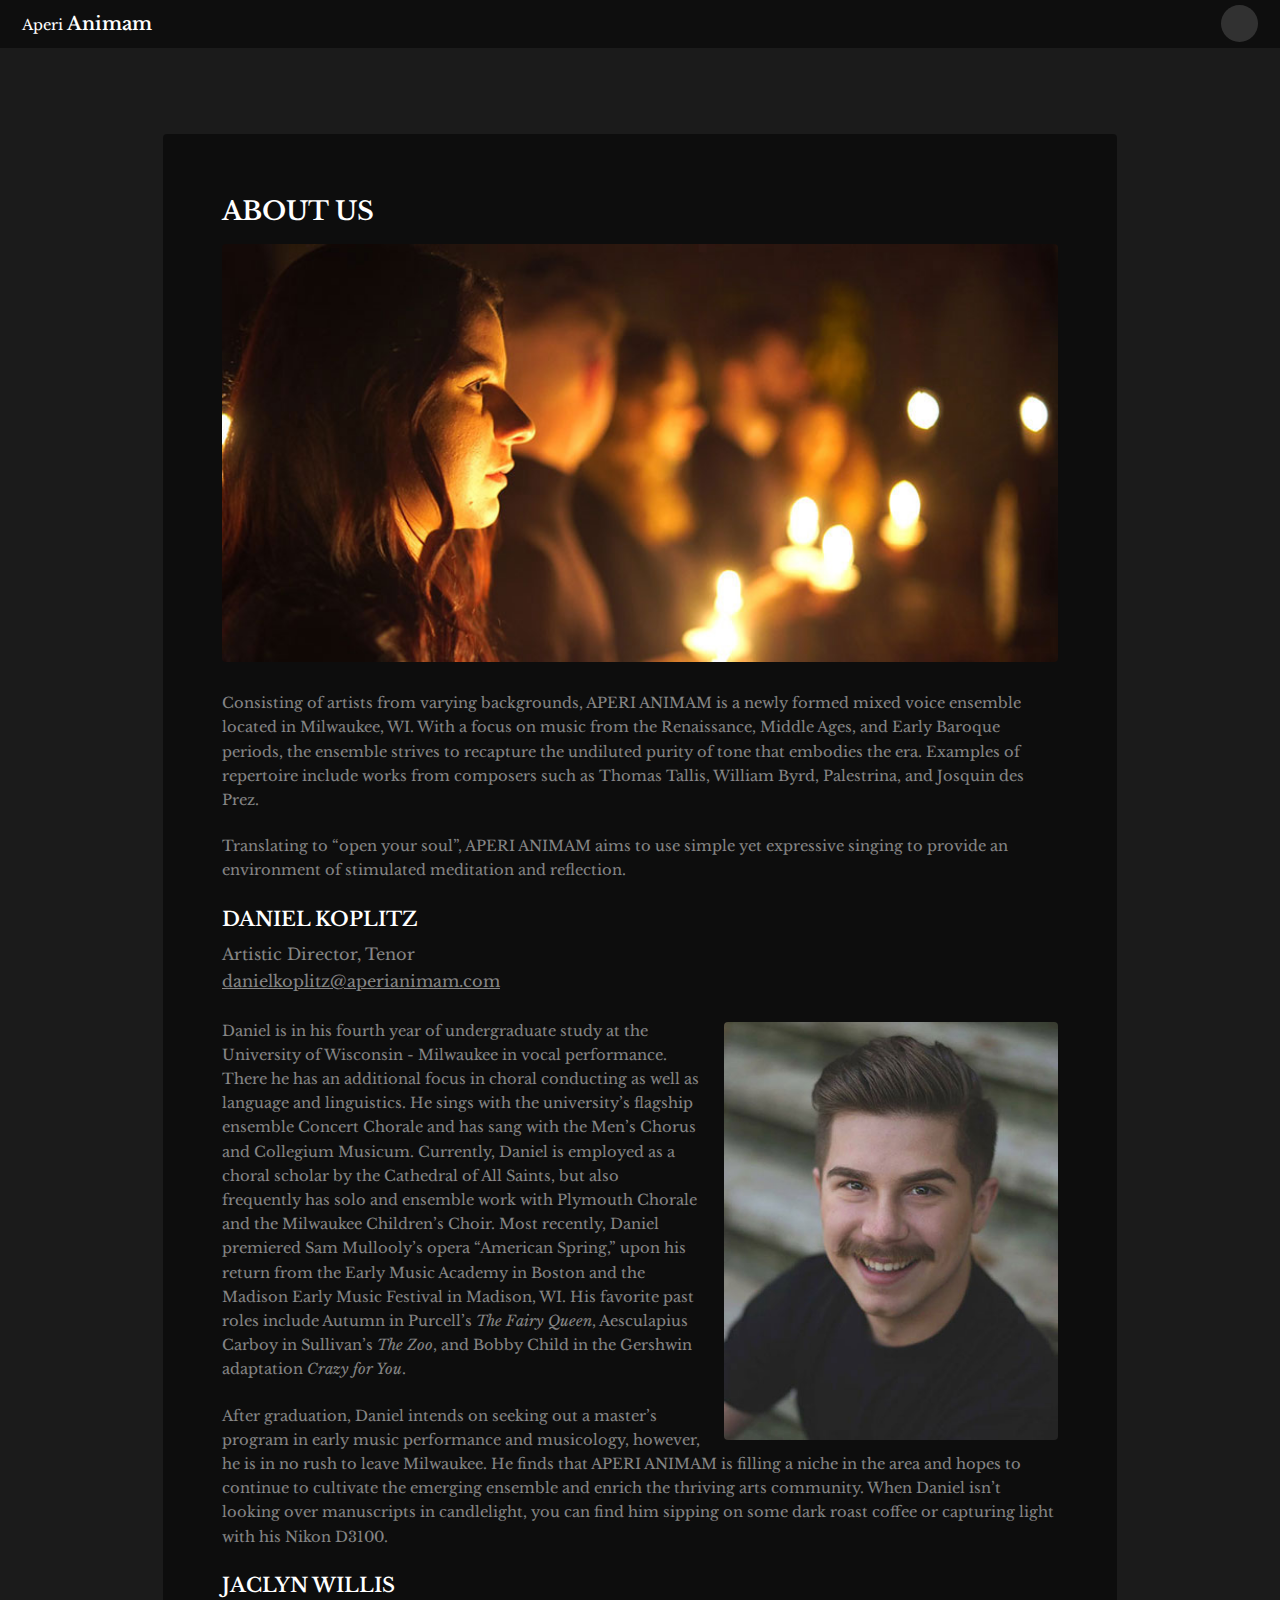
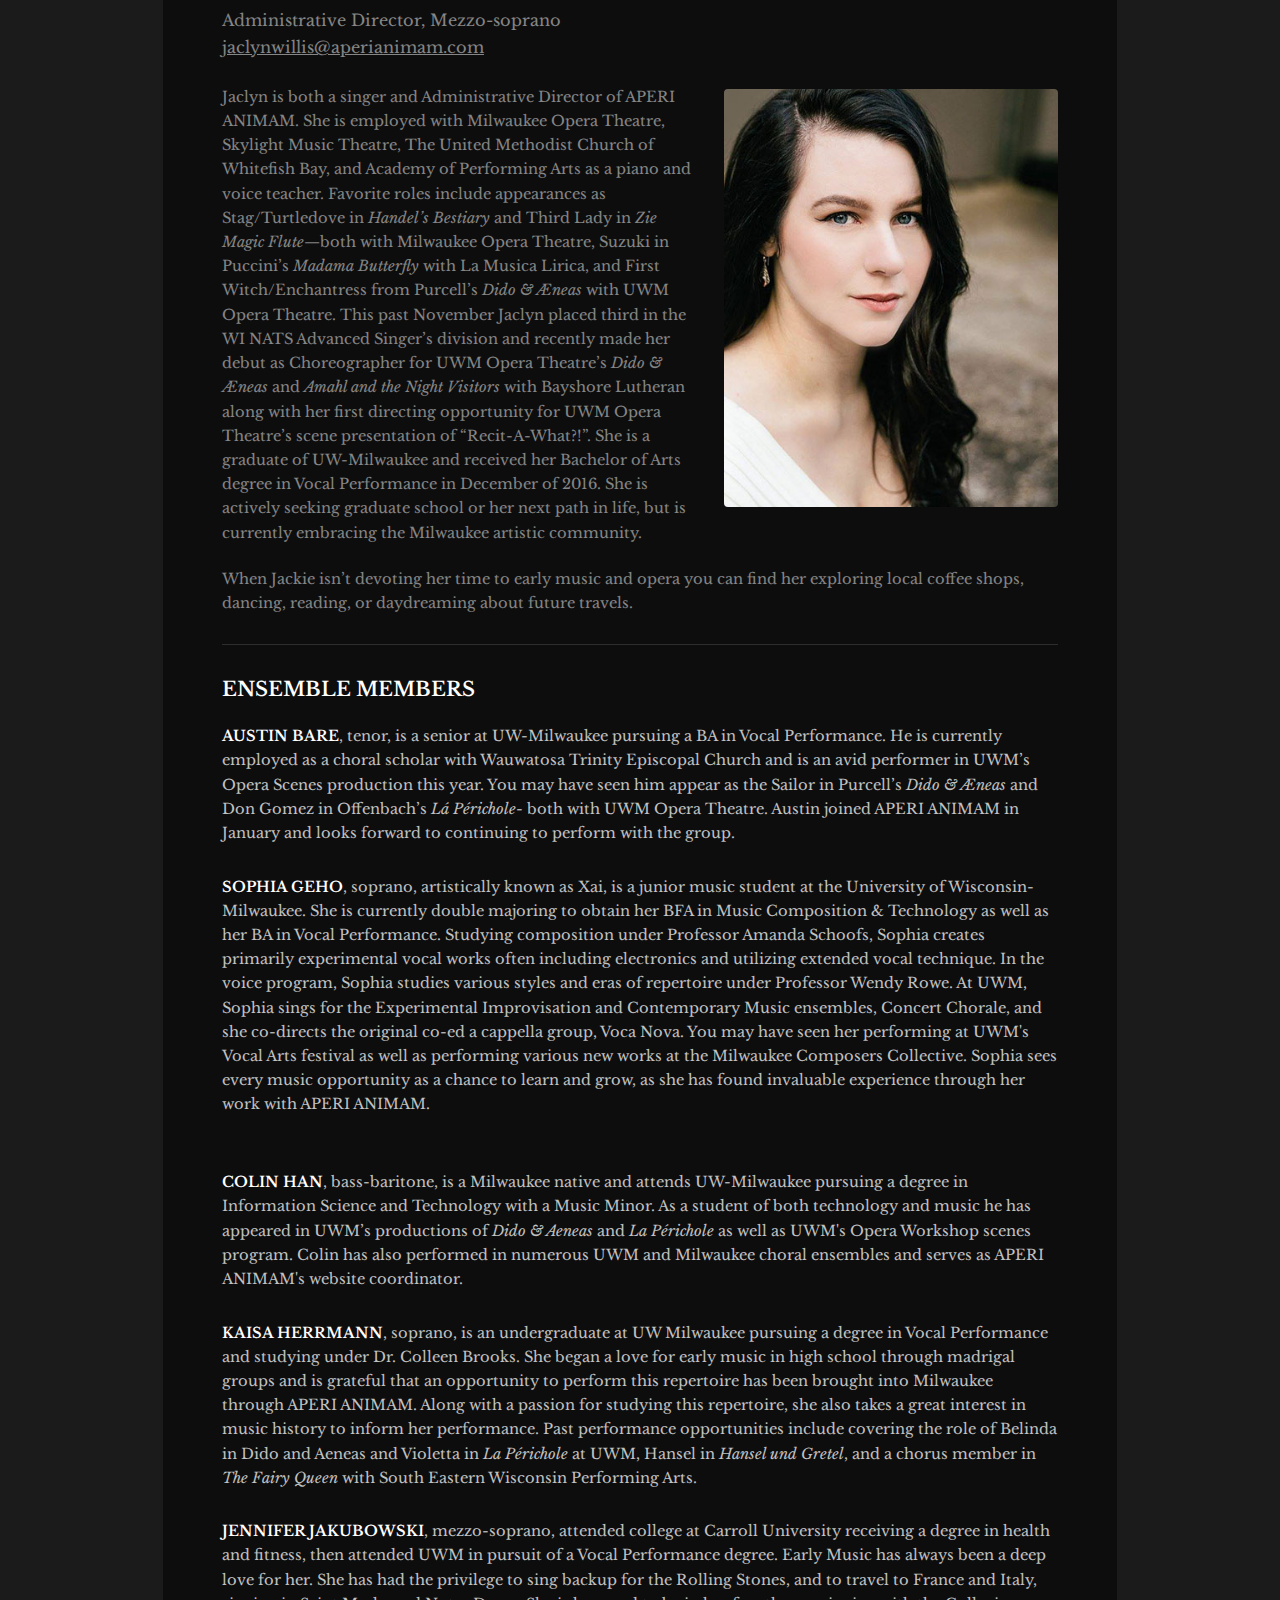
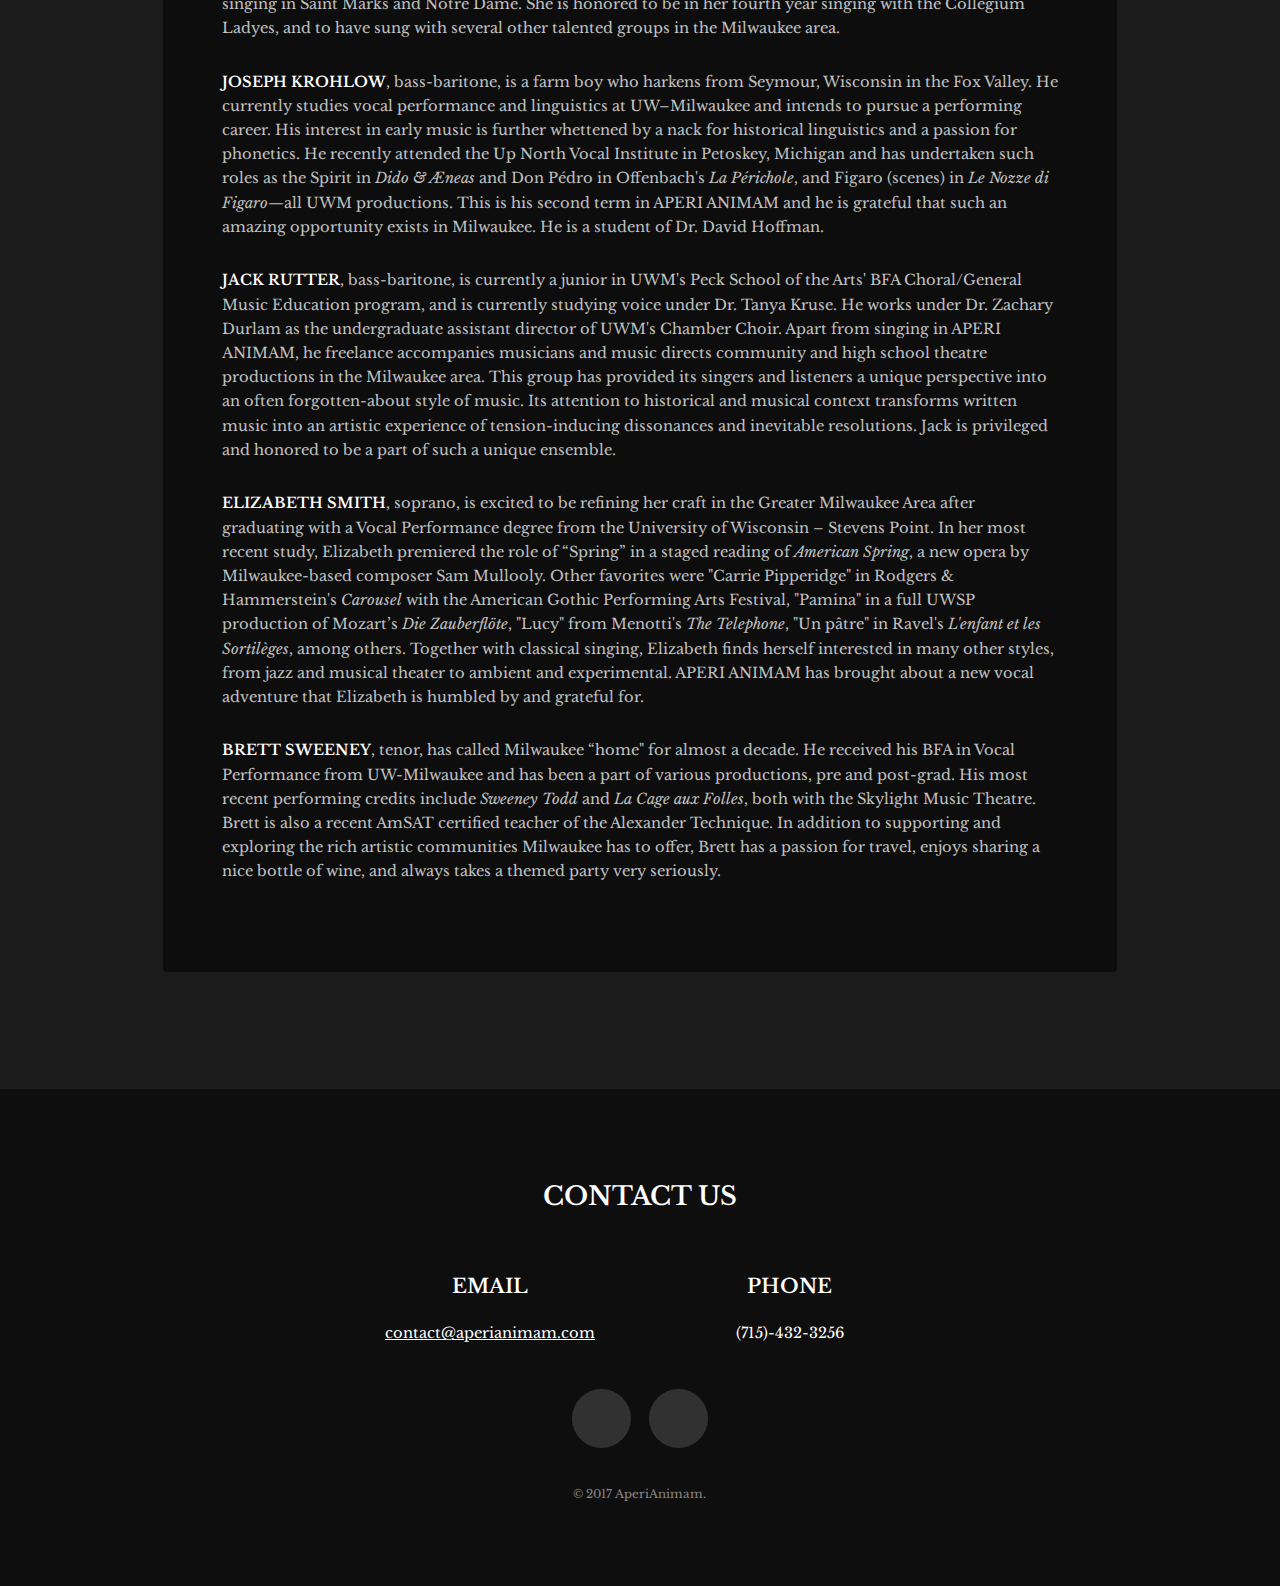
==== commit 607eee26: "fixing type" ====
--- a/about.html
+++ b/about.html
@@ -185,7 +185,7 @@
 							<div class="text-flex">
 								<p>
 									<strong>COLIN HAN</strong>, bass-baritone, is a Milwaukee native and attends UW-Milwaukee pursuing a degree in Information Science and Technology with a Music Minor.
-									As a student of both technoloby and music he has appeared in UWM’s productions of
+									As a student of both technology and music he has appeared in UWM’s productions of
 									<em>Dido &amp; Aeneas</em> and
 									<em>La Périchole</em> as well as UWM's Opera Workshop scenes program. Colin has also performed in numerous UWM and Milwaukee choral ensembles and serves as APERI ANIMAM's website coordinator. </p>
 							</div>
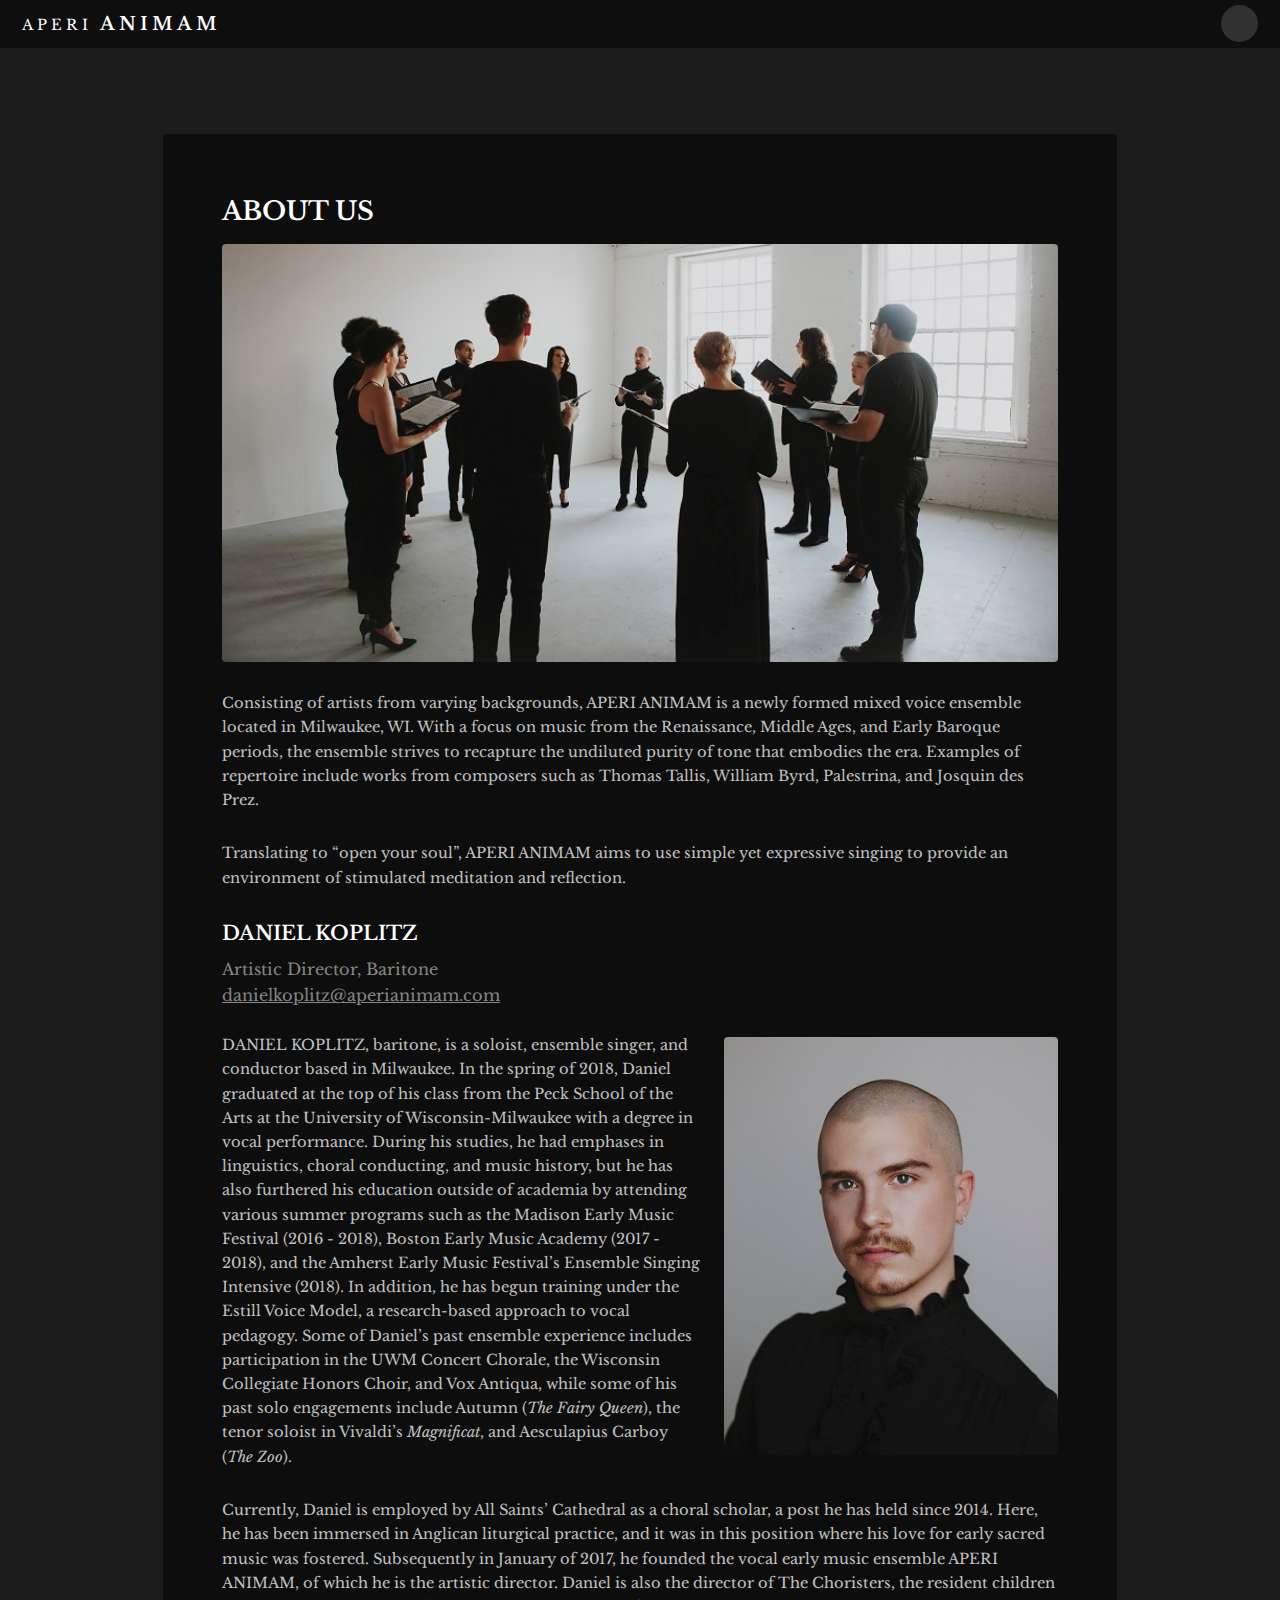
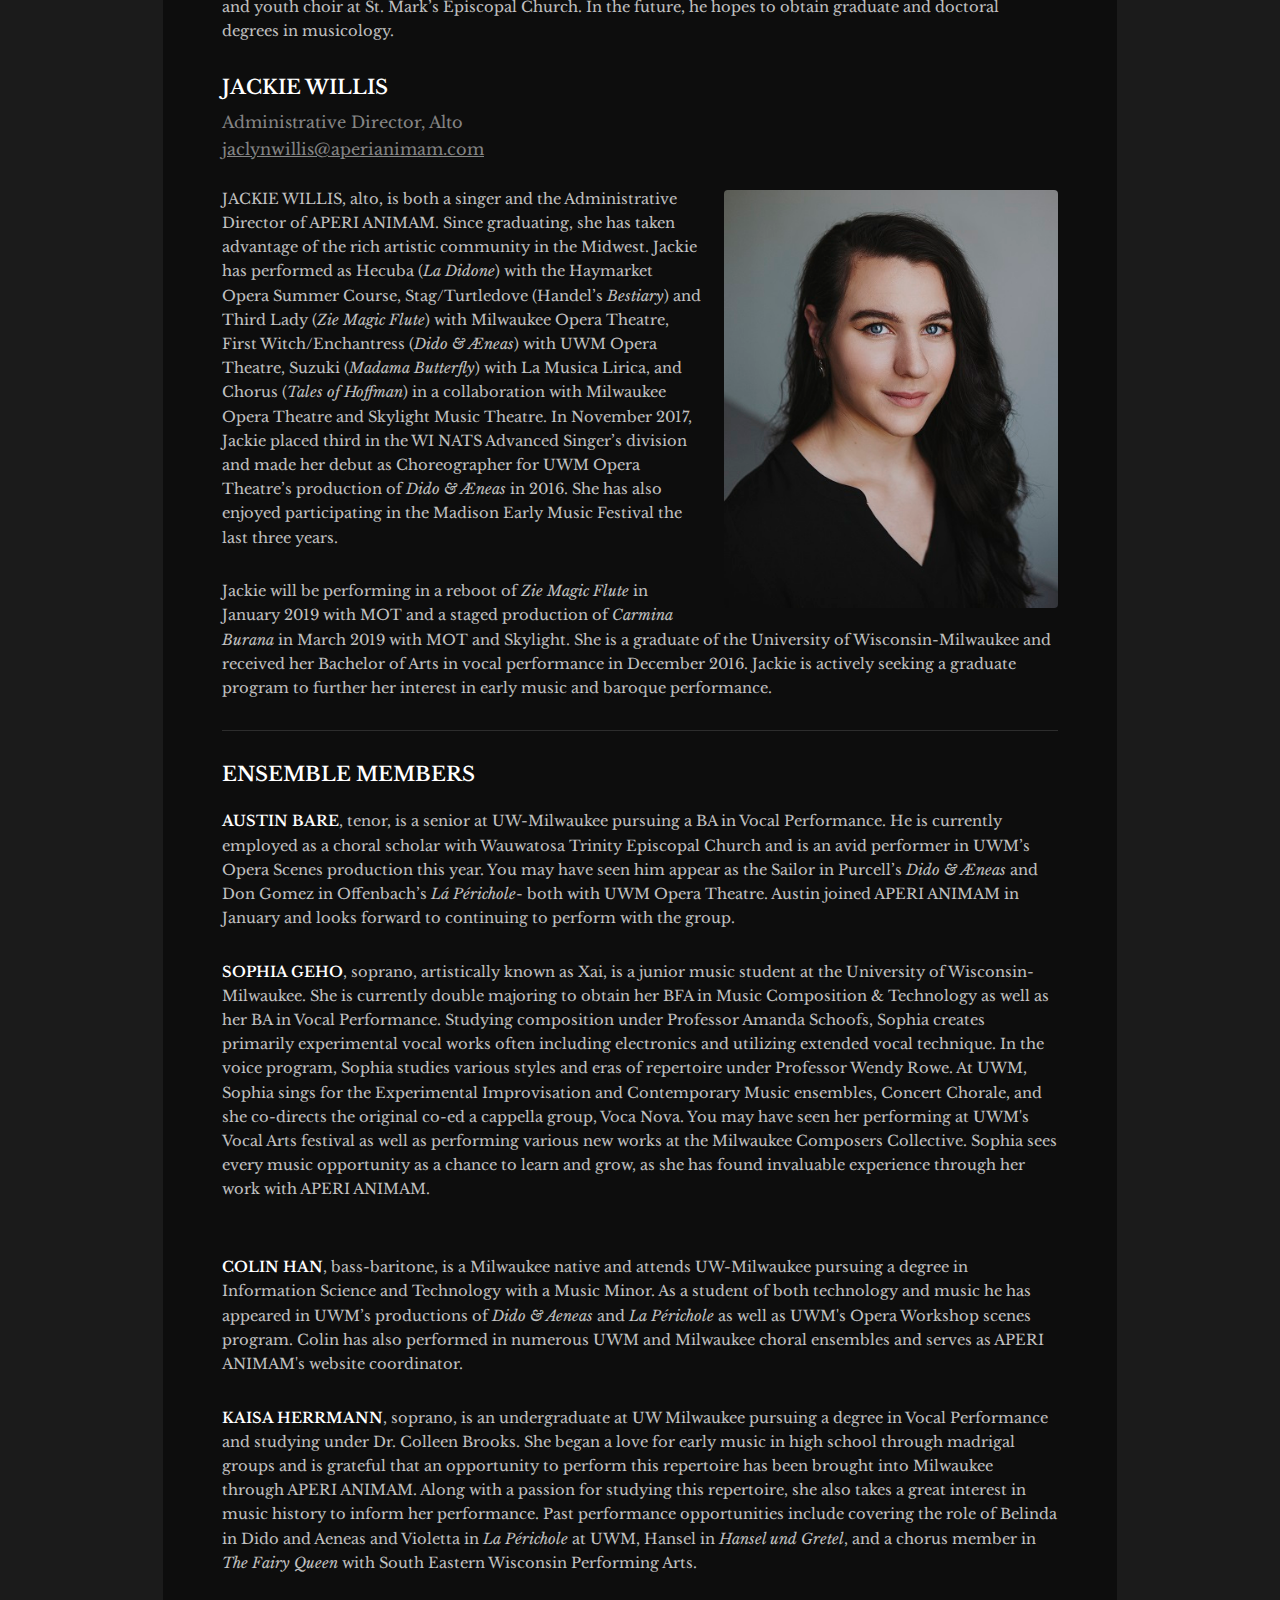
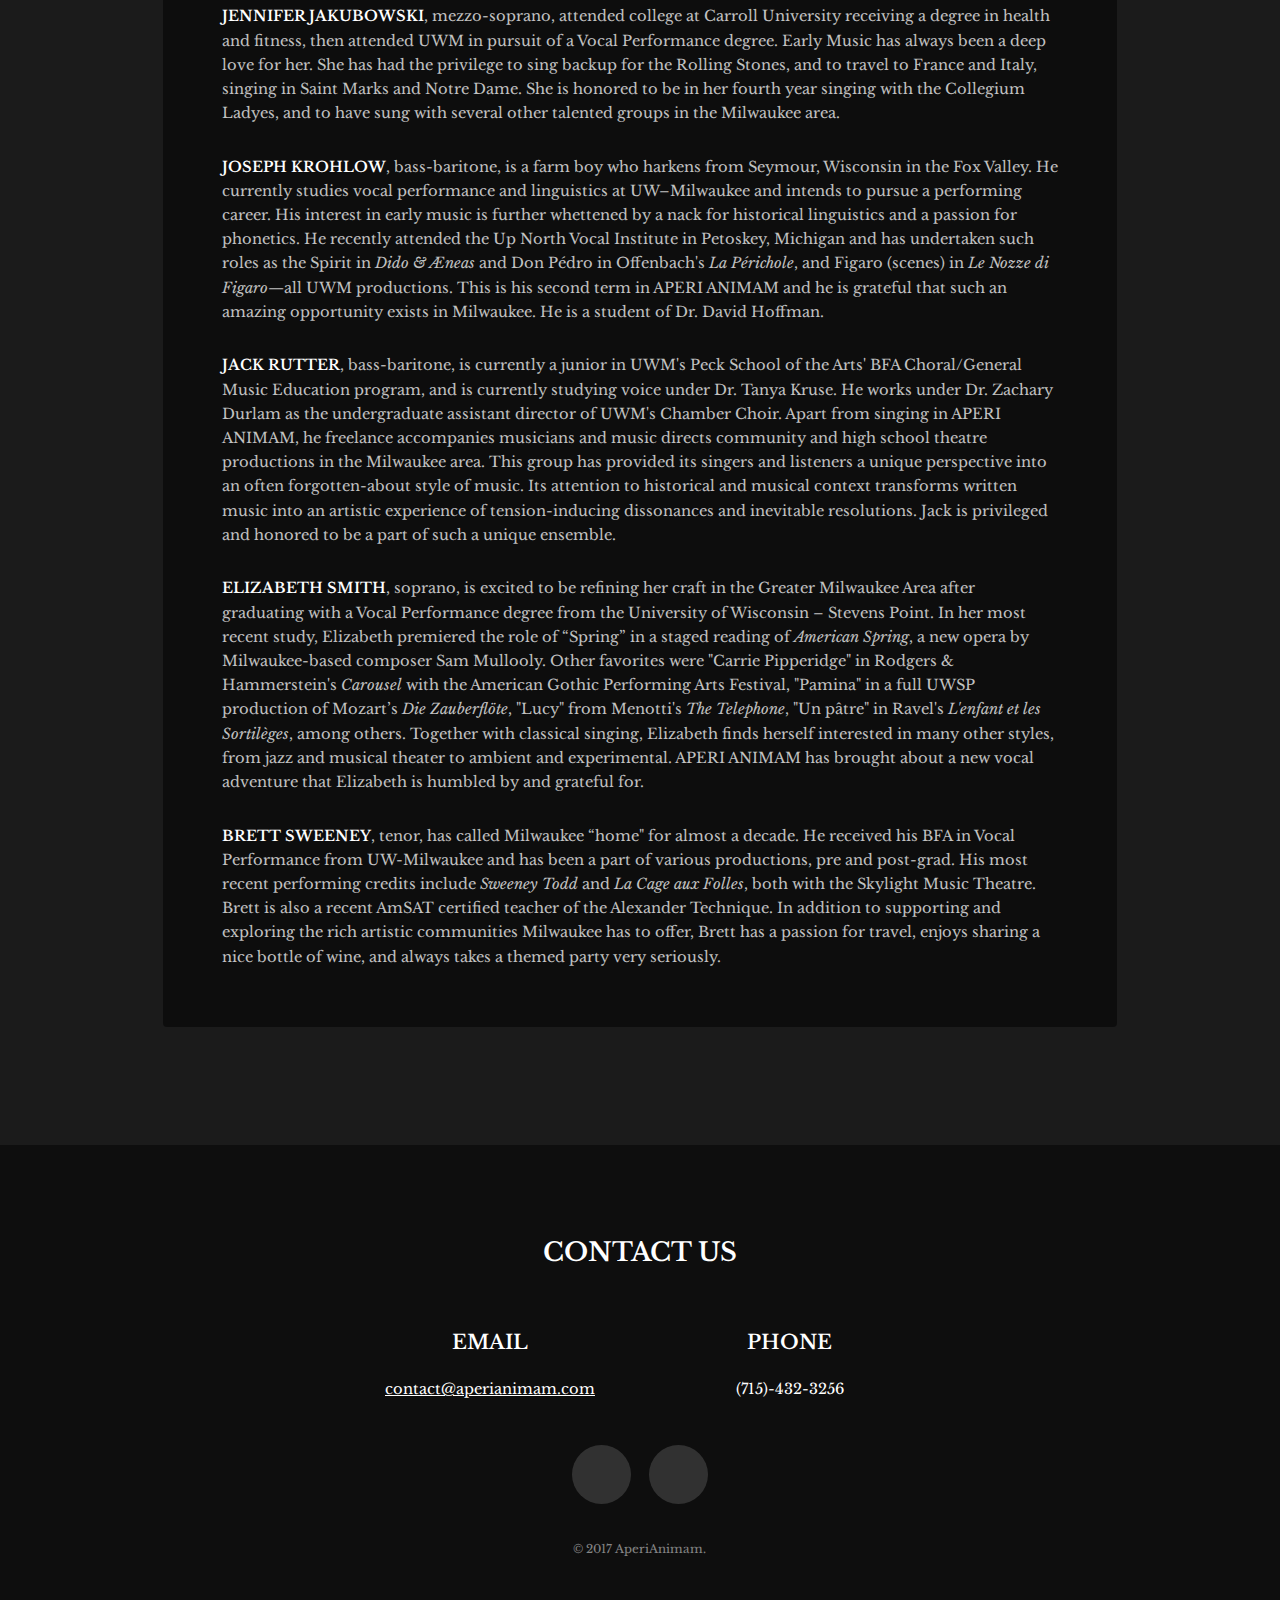
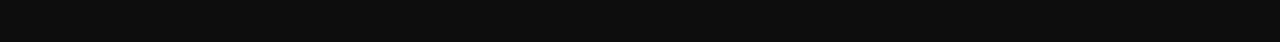
==== commit ccbb715e: "updating jackie and danny and banner" ====
--- a/about.html
+++ b/about.html
@@ -39,7 +39,7 @@
 	<header id="header" class="alt">
 		<div class="logo">
 			<a href="/">
-				<span>Aperi </span>Animam </a>
+				<span>APERI </span>ANIMAM </a>
 		</div>
 		<a href="#menu">
 			<span>Menu</span>
@@ -76,8 +76,9 @@
 					<header>
 						<h2>About Us</h2>
 						<span class="image fit">
-							<img src="images/ensemble_side.jpg">
+							<img src="images/group_circle.jpg">
 						</span>
+						</header>
 						<p>Consisting of artists from varying backgrounds, APERI ANIMAM is a newly formed mixed voice ensemble located in Milwaukee,
 							WI. With a focus on music from the Renaissance, Middle Ages, and Early Baroque periods, the ensemble strives to recapture
 							the undiluted purity of tone that embodies the era. Examples of repertoire include works from composers such as Thomas Tallis,
@@ -88,70 +89,54 @@
 	
 						<header>
 							<h3>Daniel Koplitz</h3>
-							<p>Artistic Director, Tenor
+							<p>Artistic Director, Baritone
 								<br />
 								<a href="mailto:danielkoplitz@aperianimam.com">danielkoplitz@aperianimam.com</a>
 							</p>
 	
 						</header>
 						<span class="image right">
-							<img src="images/danny-cropped.jpg">
+							<img src="images/Headshots/dannykoplitz.jpg">
 						</span>
 	
-						<p>Daniel is in his fourth year of undergraduate study at the University of Wisconsin - Milwaukee in vocal performance.
-							There he has an additional focus in choral conducting as well as language and linguistics. He sings with the university’s
-							flagship ensemble Concert Chorale and has sang with the Men’s Chorus and Collegium Musicum. Currently, Daniel is employed
-							as a choral scholar by the Cathedral of All Saints, but also frequently has solo and ensemble work with Plymouth Chorale
-							and the Milwaukee Children’s Choir. Most recently, Daniel premiered Sam Mullooly’s opera “American Spring,” upon his
-							return from the Early Music Academy in Boston and the Madison Early Music Festival in Madison, WI. His favorite past
-							roles include Autumn in Purcell’s
-							<em>The Fairy Queen</em>, Aesculapius Carboy in Sullivan’s
-							<em>The Zoo</em>, and Bobby Child in the Gershwin adaptation
-							<em>Crazy for You</em>.</p>
-	
-						<p>After graduation, Daniel intends on seeking out a master’s program in early music performance and musicology, however,
-							he is in no rush to leave Milwaukee. He finds that APERI ANIMAM is filling a niche in the area and hopes to continue
-							to cultivate the emerging ensemble and enrich the thriving arts community. When Daniel isn’t looking over manuscripts
-							in candlelight, you can find him sipping on some dark roast coffee or capturing light with his Nikon D3100.</p>
+						<p>DANIEL KOPLITZ, baritone, is a soloist, ensemble singer, and conductor based in Milwaukee. In the spring of 2018, Daniel graduated at the top of his class from the Peck School of the Arts at the University of Wisconsin-Milwaukee with a degree in vocal performance. During his studies, he had emphases in linguistics, choral conducting, and music history, but he has also furthered his education outside of academia by attending various summer programs such as the Madison Early Music Festival (2016 - 2018), Boston Early Music Academy (2017 - 2018), and the Amherst Early Music Festival’s Ensemble Singing Intensive (2018). In addition, he has begun training under the Estill Voice Model, a research-based approach to vocal pedagogy. Some of Daniel’s past ensemble experience includes participation in the UWM Concert Chorale, the Wisconsin Collegiate Honors Choir, and Vox Antiqua, while some of his past solo engagements include Autumn (<em>The Fairy Queen</em>), the tenor soloist in Vivaldi’s <em>Magnificat</em>, and Aesculapius Carboy (<em>The Zoo</em>).
+							</p>
+	
+						<p>Currently, Daniel is employed by All Saints’ Cathedral as a choral scholar, a post he has held since 2014. Here, he has been immersed in Anglican liturgical practice, and it was in this position where his love for early sacred music was fostered. Subsequently in January of 2017, he founded the vocal early music ensemble APERI ANIMAM, of which he is the artistic director. Daniel is also the director of The Choristers, the resident children and youth choir at St. Mark’s Episcopal Church. In the future, he hopes to obtain graduate and doctoral degrees in musicology.
+							</p>
 	
 	
 	
 	
 						<header>
-							<h3>Jaclyn Willis</h3>
-							<p>Administrative Director, Mezzo-soprano
+							<h3>Jackie Willis</h3>
+							<p>Administrative Director, Alto
 								<br />
 								<a href="mailto:jaclynwillis@aperianimam.com">jaclynwillis@aperianimam.com</a>
 							</p>
 						</header>
 						<span class="image right">
-							<img src="images/jackie-cropped.jpg">
+							<img src="images/Headshots/jackiewillis.jpg">
 						</span>
 	
 	
-						<p>Jaclyn is both a singer and Administrative Director of APERI ANIMAM. She is employed with Milwaukee
-							Opera Theatre, Skylight Music Theatre, The United Methodist Church of Whitefish Bay, and Academy of Performing Arts
-							as a piano and voice teacher. Favorite roles include appearances as Stag/Turtledove in
-							<em>Handel’s Bestiary</em> and Third Lady in
-							<em>Zie Magic Flute</em>&mdash;both with Milwaukee Opera Theatre, Suzuki in Puccini’s
-							<em>Madama Butterfly</em> with La Musica Lirica, and First Witch/Enchantress from Purcell’s
-							<em>Dido &amp; Æneas</em> with UWM Opera Theatre. This past November Jaclyn placed third in the WI NATS Advanced Singer’s
-							division and recently made her debut as Choreographer for UWM Opera Theatre’s
-							<em>Dido &amp; Æneas</em> and
-							<em>Amahl and the Night Visitors</em> with Bayshore Lutheran along with her first directing opportunity for UWM Opera Theatre’s
-							scene presentation of “Recit-A-What?!”. She is a graduate of UW-Milwaukee and received her Bachelor of Arts degree
-							in Vocal Performance in December of 2016. She is actively seeking graduate school or her next path in life, but is
-							currently embracing the Milwaukee artistic community.</p>
-	
-						<p> When Jackie isn’t devoting her time to early music and opera you can find her exploring local coffee shops, dancing,
-							reading, or daydreaming about future travels.</p>
+						<p>JACKIE WILLIS, alto, is both a singer and the Administrative Director of APERI ANIMAM.
+							 Since graduating, she has taken advantage of the rich artistic community in the Midwest. 
+							 Jackie has performed as Hecuba (<em>La Didone</em>) with the Haymarket Opera Summer Course, 
+							 Stag/Turtledove (Handel’s <em>Bestiary</em>) and Third Lady (<em>Zie Magic Flute</em>) with Milwaukee Opera 
+							 Theatre, First Witch/Enchantress (<em>Dido &amp; Æneas</em>) with UWM Opera Theatre, Suzuki 
+							 (<em>Madama Butterfly</em>) with La Musica Lirica, and Chorus (<em>Tales of Hoffman</em>) in a collaboration with Milwaukee Opera Theatre and Skylight Music Theatre. In November 2017, Jackie placed third in the WI NATS Advanced Singer’s division and made her debut as Choreographer for UWM Opera Theatre’s production of <em>Dido &amp; Æneas</em> in 2016. She has also enjoyed participating in the Madison Early Music Festival the last three years.
+						</p>
+	
+						<p> Jackie will be performing in a reboot of <em>Zie Magic Flute</em> in January 2019 with MOT and a staged production of <em>Carmina Burana</em> in March 2019 with MOT and Skylight. She is a graduate of the University of Wisconsin-Milwaukee and received her Bachelor of Arts in vocal performance in December 2016. Jackie is actively seeking a graduate program to further her interest in early music and baroque performance. 
+							</p>
 	
 					<hr>
 	
 					<h3>Ensemble Members</h3>
 	
 					</header>
-					<div class="content">
+					<div class="content"></div>
 						
 						<div class="container-flex">
 							<div class="text-flex">
--- a/assets/css/main.css
+++ b/assets/css/main.css
@@ -3355,6 +3355,7 @@
 			padding: 0;
 			position: absolute;
 			top: 0;
+			letter-spacing: 4px;
 		}
 
 			#header .logo a {
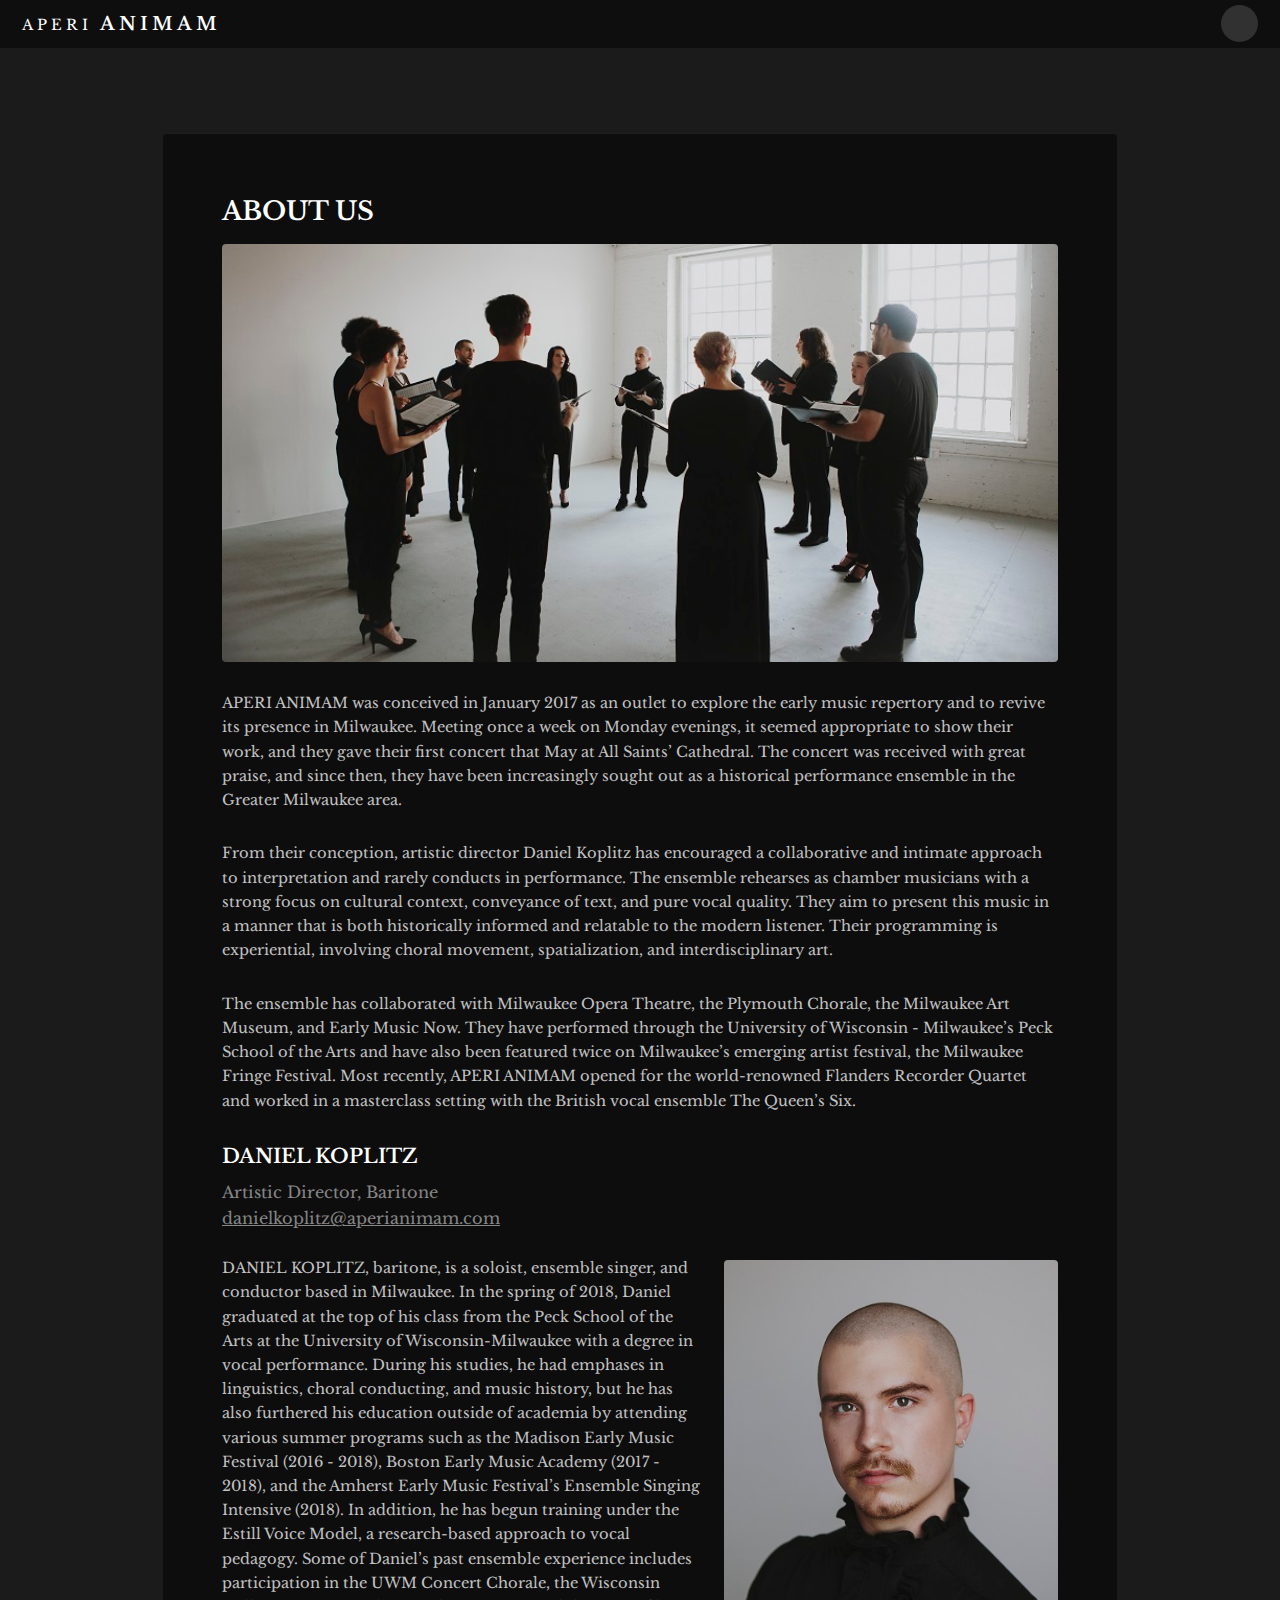
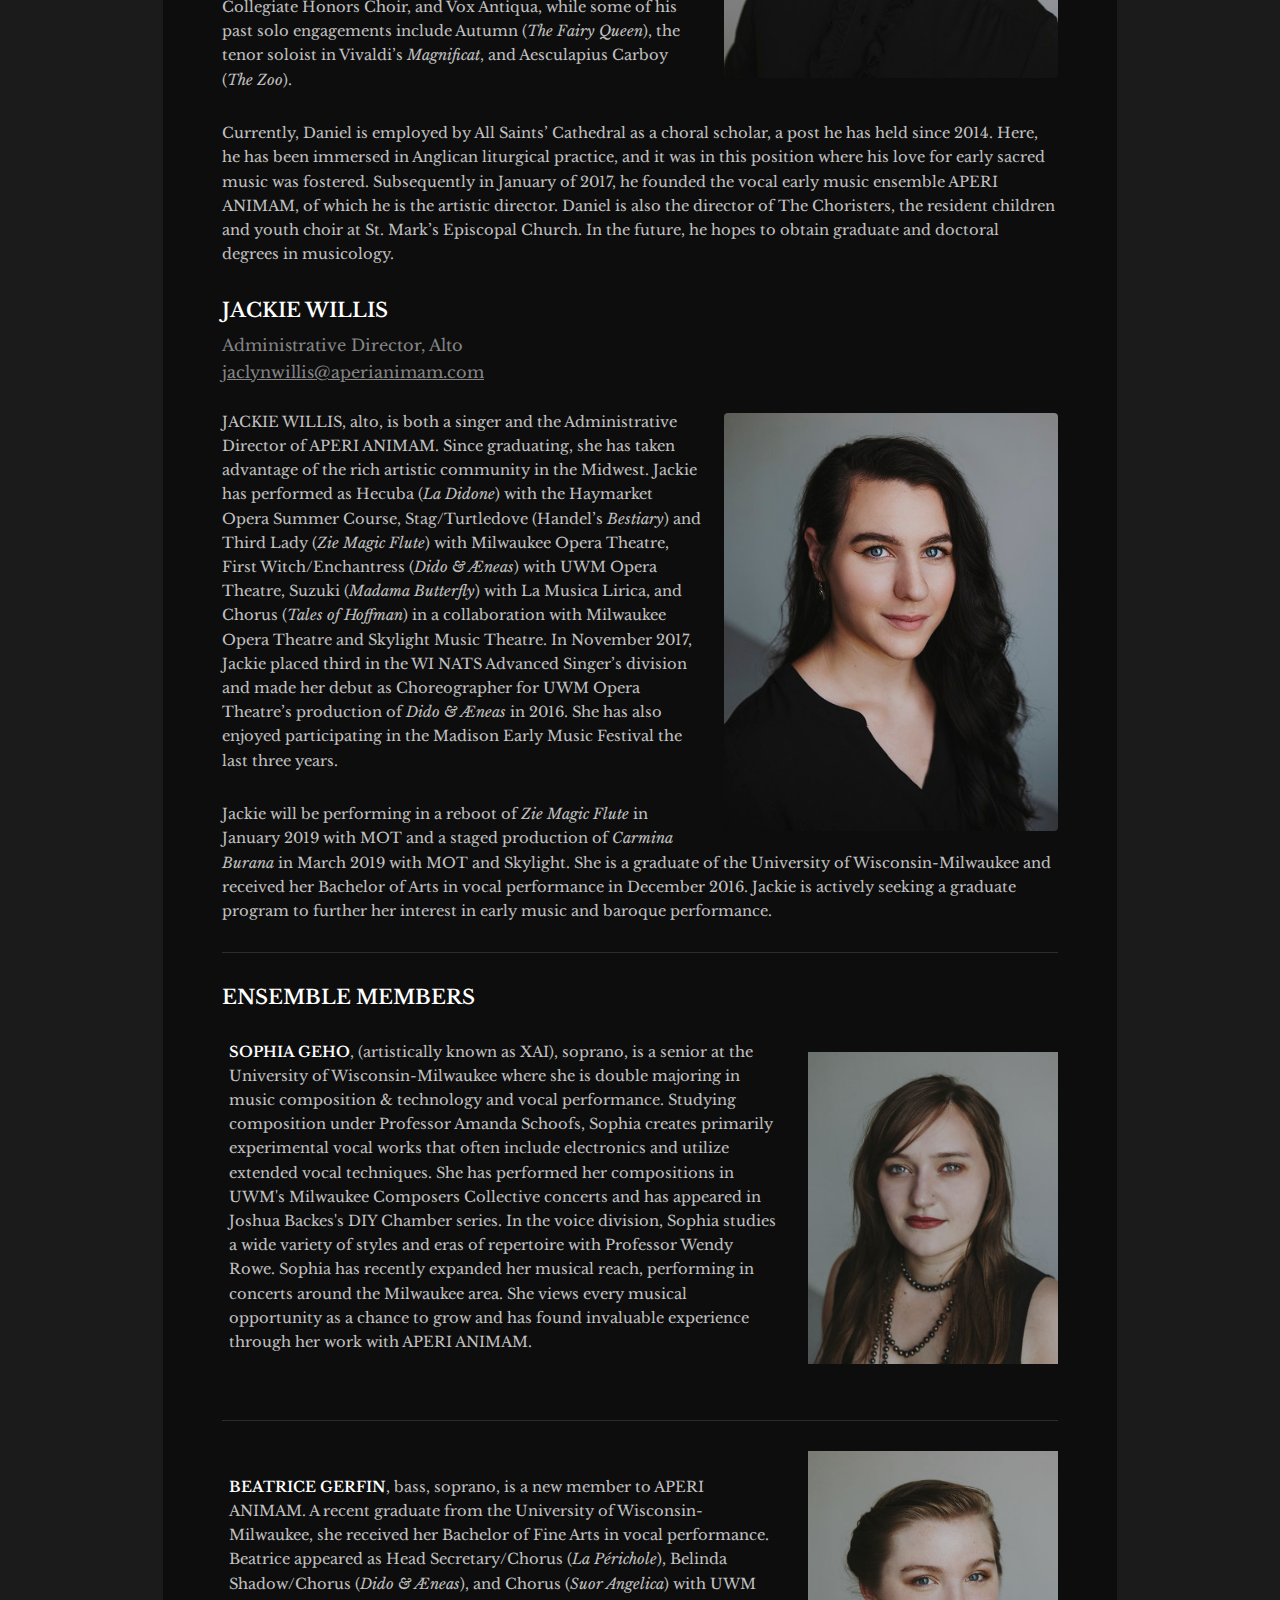
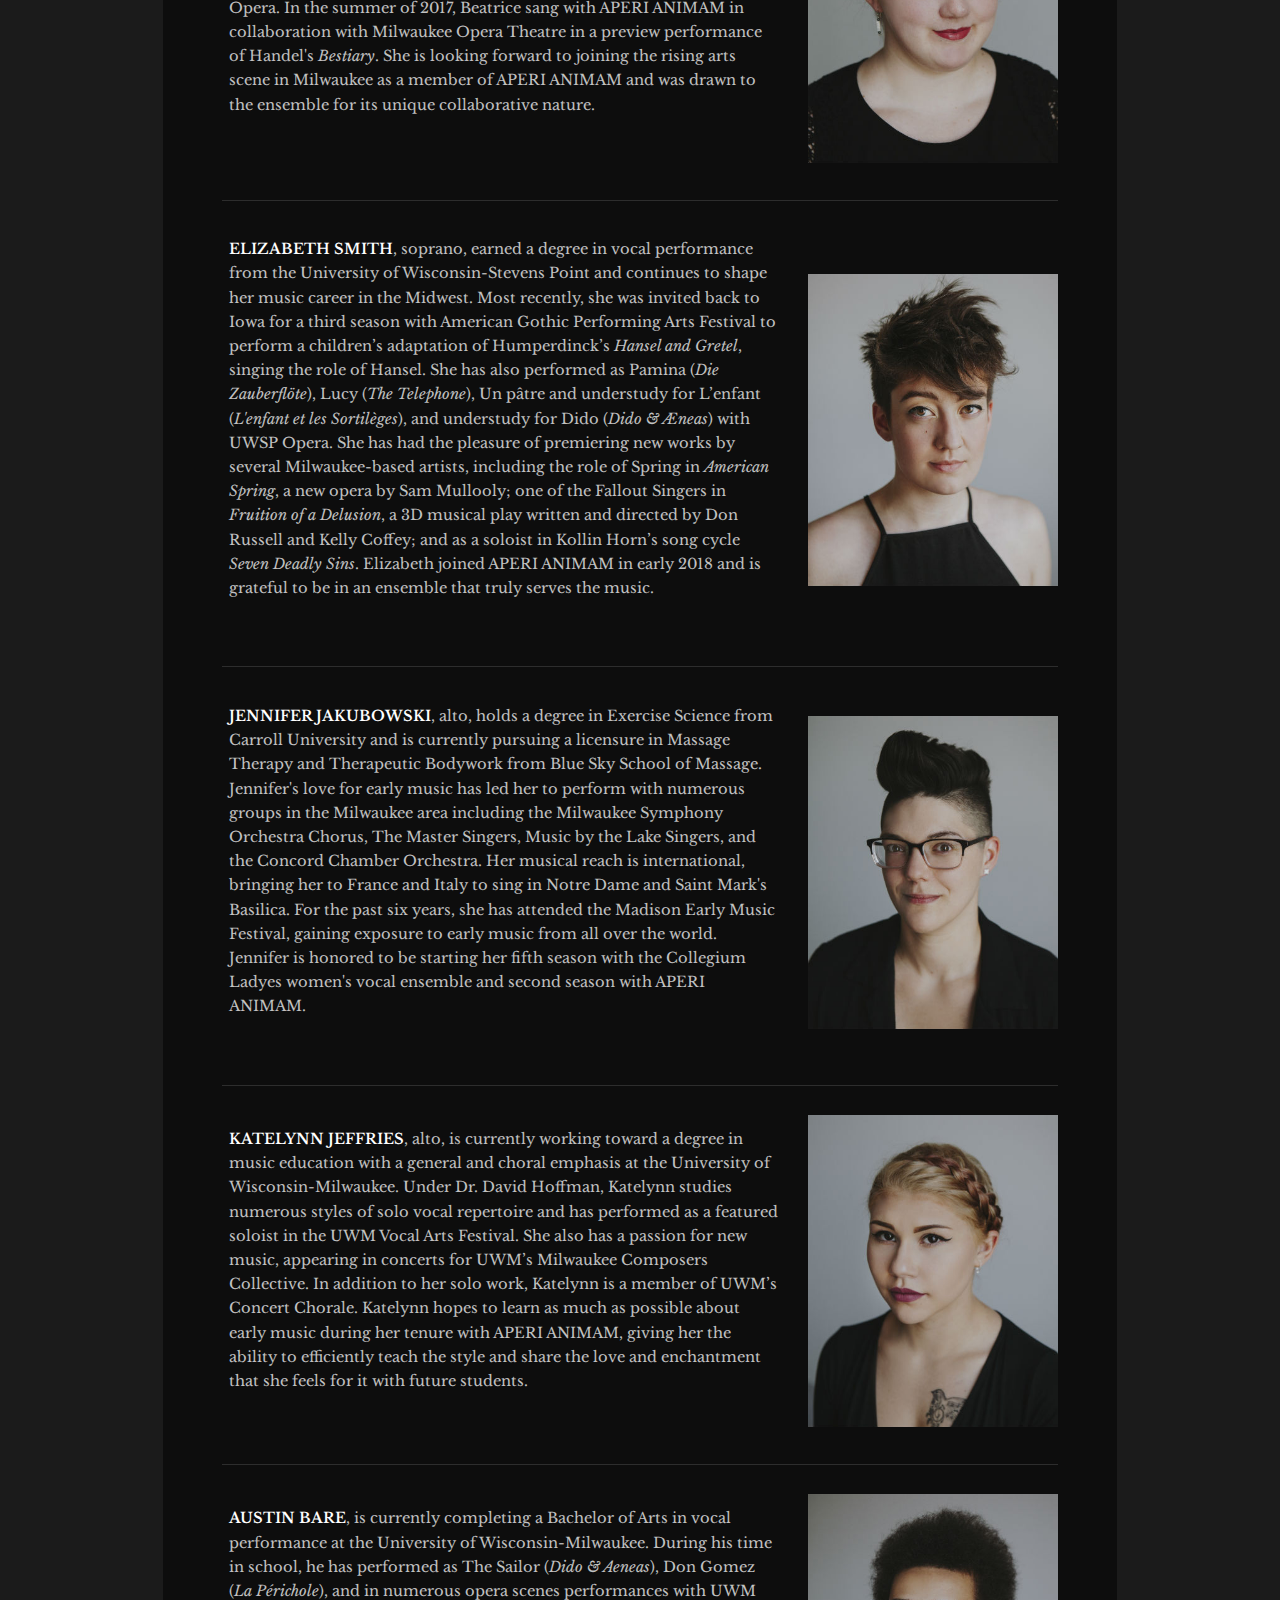
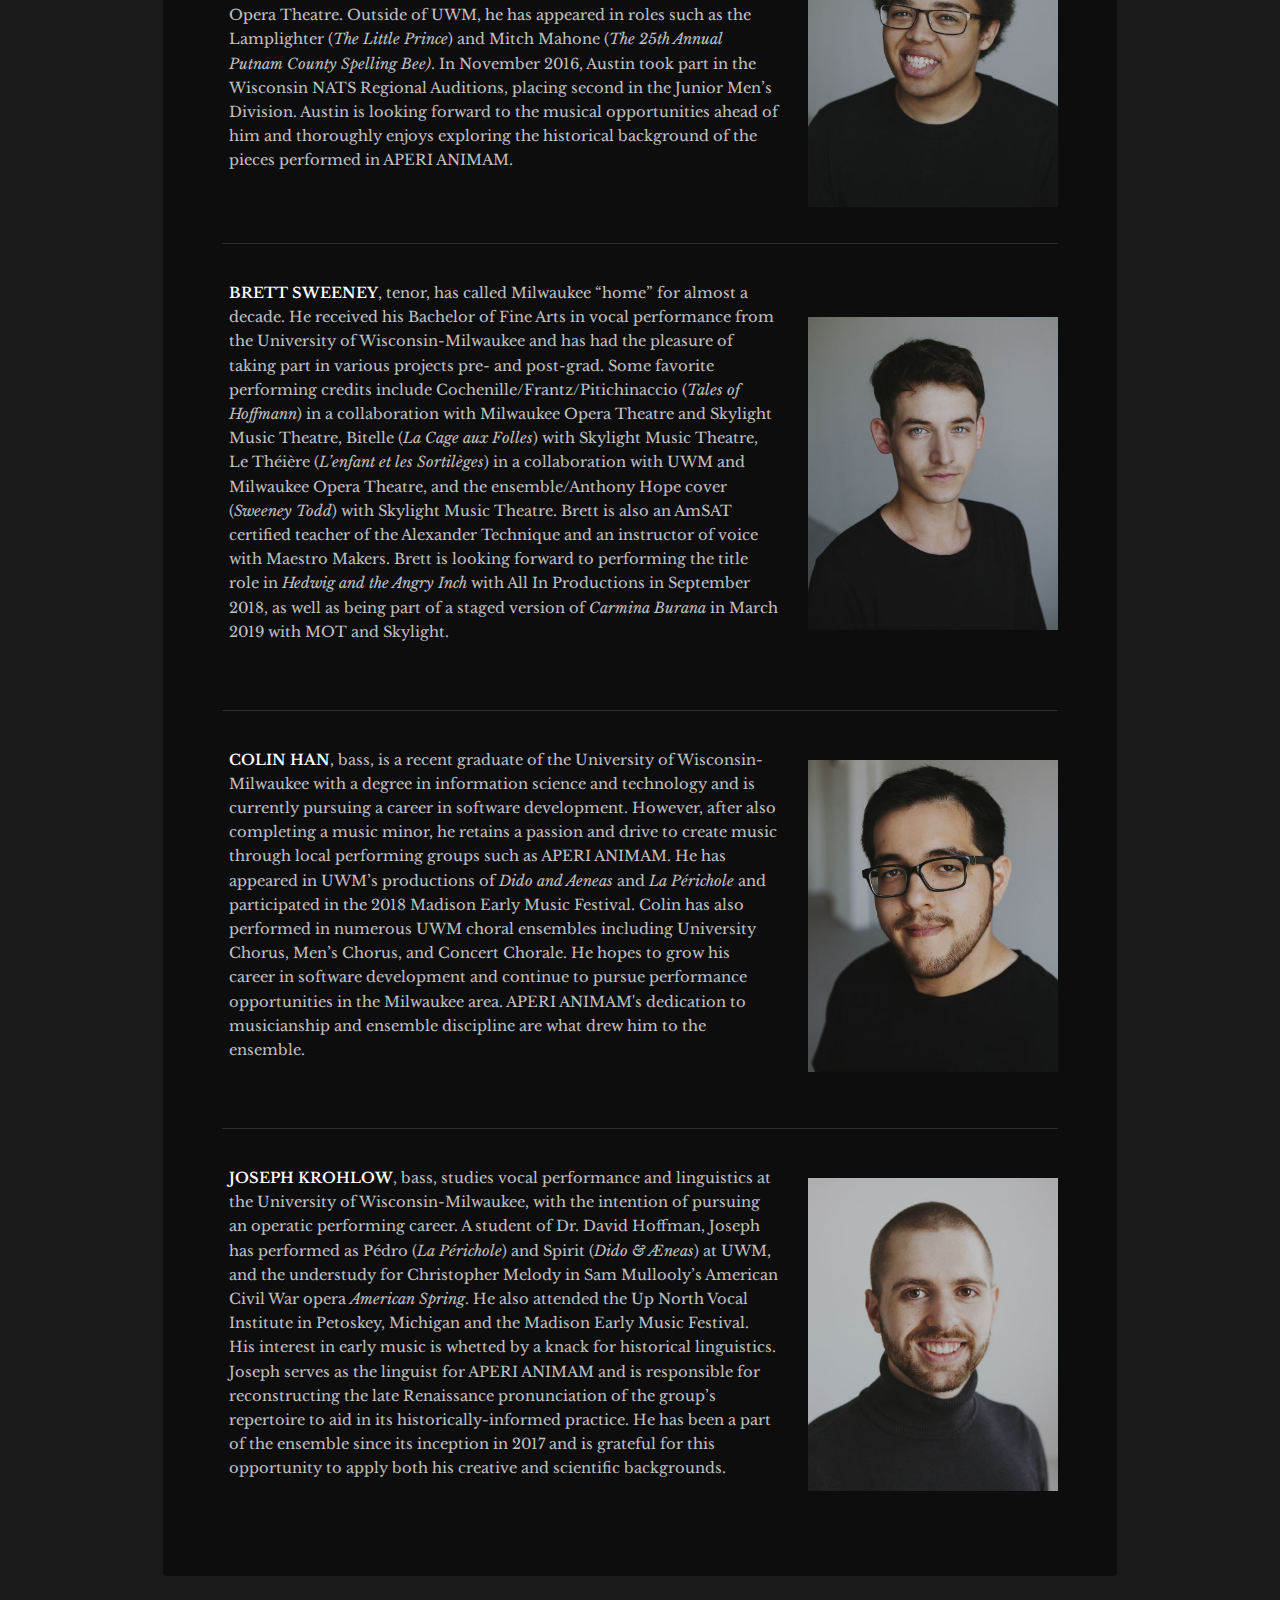
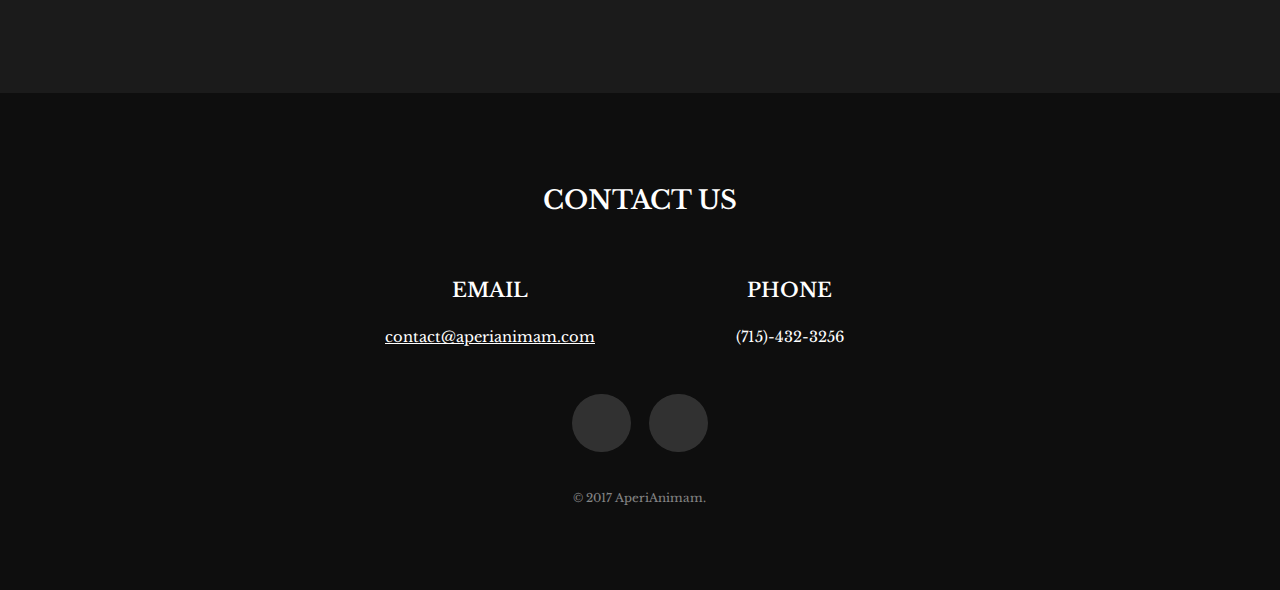
==== commit ce2c42b1: "bios, headshots and edits" ====
--- a/about.html
+++ b/about.html
@@ -11,7 +11,7 @@
 	<meta charset="utf-8" />
 	<meta name="viewport" content="width=device-width, initial-scale=1" />
 	<link rel="stylesheet" href="assets/css/main.css" />
-
+	<link rel="stylesheet" href="assets/css/custom.css" />
 	<link rel="apple-touch-icon" sizes="180x180" href="images/favicons/apple-touch-icon.png">
 	<link rel="icon" type="image/png" sizes="32x32" href="images/favicons/favicon-32x32.png">
 	<link rel="icon" type="image/png" sizes="16x16" href="images/favicons/favicon-16x16.png">
@@ -79,13 +79,14 @@
 							<img src="images/group_circle.jpg">
 						</span>
 						</header>
-						<p>Consisting of artists from varying backgrounds, APERI ANIMAM is a newly formed mixed voice ensemble located in Milwaukee,
-							WI. With a focus on music from the Renaissance, Middle Ages, and Early Baroque periods, the ensemble strives to recapture
-							the undiluted purity of tone that embodies the era. Examples of repertoire include works from composers such as Thomas Tallis,
-							William Byrd, Palestrina, and Josquin des Prez. </p>
-						
-						<p>Translating to “open your soul”, APERI ANIMAM aims to use simple yet expressive singing to provide an environment of stimulated
-							meditation and reflection. </p>
+						<p>APERI ANIMAM was conceived in January 2017 as an outlet to explore the early music repertory and to revive its presence in Milwaukee. Meeting once a week on Monday evenings, it seemed appropriate to show their work, and they gave their first concert that May at All Saints’ Cathedral. The concert was received with great praise, and since then, they have been increasingly sought out as a historical performance ensemble in the Greater Milwaukee area.
+						</p>
+						
+						<p>From their conception, artistic director Daniel Koplitz has encouraged a collaborative and intimate approach to interpretation and rarely conducts in performance. The ensemble rehearses as chamber musicians with a strong focus on cultural context, conveyance of text, and pure vocal quality. They aim to present this music in a manner that is both historically informed and relatable to the modern listener. Their programming is experiential, involving choral movement, spatialization, and interdisciplinary art.
+						</p>
+
+						<p>The ensemble has collaborated with Milwaukee Opera Theatre, the Plymouth Chorale, the Milwaukee Art Museum, and Early Music Now. They have performed through the University of Wisconsin - Milwaukee’s Peck School of the Arts and have also been featured twice on Milwaukee’s emerging artist festival, the Milwaukee Fringe Festival. Most recently, APERI ANIMAM opened for the world-renowned Flanders Recorder Quartet and worked in a masterclass setting with the British vocal ensemble The Queen’s Six.
+						</p>
 	
 						<header>
 							<h3>Daniel Koplitz</h3>
@@ -139,141 +140,130 @@
 					<div class="content"></div>
 						
 						<div class="container-flex">
-							<div class="text-flex">
-								<p>
-									<strong>AUSTIN BARE</strong>, tenor, is a senior at UW-Milwaukee pursuing a BA in Vocal Performance. He is currently employed
-									as a choral scholar with Wauwatosa Trinity Episcopal Church and is an avid performer in UWM’s Opera Scenes production
-									this year. You may have seen him appear as the Sailor in Purcell’s
-									<em>Dido &amp; Æneas</em> and Don Gomez in Offenbach’s
-									<em>Lá Périchole</em>- both with UWM Opera Theatre. Austin joined APERI ANIMAM in January and looks forward to continuing
-									to perform with the group.</p>
-							</div>
-							<!-- <div class="img-flex">
-								<img src="">
-							</div> -->
-						</div>
-	
-						
-						<div class="container-flex">
-							<div class="text-flex">
-								<p>
-									<strong>SOPHIA GEHO</strong>, soprano, artistically known as Xai, is a junior music student at the University of Wisconsin-Milwaukee. She is currently double majoring to obtain her BFA in Music Composition &amp; Technology as well as her BA in Vocal Performance. Studying composition under Professor Amanda Schoofs, Sophia creates primarily experimental vocal works often including electronics and utilizing extended vocal technique. In the voice program, Sophia studies various styles and eras of repertoire under Professor Wendy Rowe. At UWM, Sophia sings for the Experimental Improvisation and Contemporary Music ensembles, Concert Chorale, and she co-directs the original co-ed a cappella group, Voca Nova. You may have seen her performing at UWM's Vocal Arts festival as well as performing various new works at the Milwaukee Composers Collective. Sophia sees every music opportunity as a chance to learn and grow, as she has found invaluable experience through her work with APERI ANIMAM. 
-								</p>
-							</div>
-							 <div class="img-flex">
-								<img src="">
-							</div> 
-						</div>
-	
-						
-						<div class="container-flex">
-							<div class="text-flex">
-								<p>
-									<strong>COLIN HAN</strong>, bass-baritone, is a Milwaukee native and attends UW-Milwaukee pursuing a degree in Information Science and Technology with a Music Minor.
-									As a student of both technology and music he has appeared in UWM’s productions of
-									<em>Dido &amp; Aeneas</em> and
-									<em>La Périchole</em> as well as UWM's Opera Workshop scenes program. Colin has also performed in numerous UWM and Milwaukee choral ensembles and serves as APERI ANIMAM's website coordinator. </p>
-							</div>
-							<!-- <div class="img-flex">
-								<img src="">
-							</div> -->
-						</div>
-	
-						
-						<div class="container-flex">
-							<div class="text-flex">
-								<p><strong>KAISA HERRMANN</strong>, soprano, is an undergraduate at UW Milwaukee pursuing a degree in Vocal Performance and studying under
-									Dr. Colleen Brooks. She began a love for early music in high school through madrigal groups and is grateful that
-									an opportunity to perform this repertoire has been brought into Milwaukee through APERI ANIMAM. Along with a passion
-									for studying this repertoire, she also takes a great interest in music history to inform her performance. Past performance
-									opportunities include covering the role of Belinda in Dido and Aeneas and Violetta in
-									<em>La Périchole</em> at UWM, Hansel in
-									<em>Hansel und Gretel</em>, and a chorus member in
-									<em>The Fairy Queen</em> with South Eastern Wisconsin Performing Arts.</p>
-							</div>
-							<!-- <div class="img-flex">
-								<img src="">
-							</div> -->
-						</div>
-	
-						
-						<div class="container-flex">
-							<div class="text-flex">
-								<p>
-									<strong>JENNIFER JAKUBOWSKI</strong>, mezzo-soprano, attended college at Carroll University receiving a degree in health
-									and fitness, then attended UWM in pursuit of a Vocal Performance degree. Early Music has always been a deep love
-									for her. She has had the privilege to sing backup for the Rolling Stones, and to travel to France and Italy, singing
-									in Saint Marks and Notre Dame. She is honored to be in her fourth year singing with the Collegium Ladyes, and to
-									have sung with several other talented groups in the Milwaukee area.</p>
-							</div>
-							<!-- <div class="img-flex">
-								<img src="">
-							</div> -->
-						</div>
-	
-						
-						<div class="container-flex">
-							<div class="text-flex">
-								<p><strong>JOSEPH KROHLOW</strong>, bass-baritone, is a farm boy who harkens from Seymour, Wisconsin in the Fox Valley. He currently
-									studies vocal performance and linguistics at UW–Milwaukee and intends to pursue a performing career. His interest
-									in early music is further whettened by a nack for historical linguistics and a passion for phonetics. He recently
-									attended the Up North Vocal Institute in Petoskey, Michigan and has undertaken such roles as the Spirit in
-									<em>Dido &amp; Æneas</em> and Don Pédro in Offenbach's
-									<em>La Périchole</em>, and Figaro (scenes) in
-									<em>Le Nozze di Figaro</em>&mdash;all UWM productions. This is his second term in APERI ANIMAM and he is grateful that
-									such an amazing opportunity exists in Milwaukee. He is a student of Dr. David Hoffman.</p>
-							</div>
-							<!-- <div class="img-flex">
-								<img src="">
-							</div> -->
-						</div>
-	
-						
-						<div class="container-flex">
-							<div class="text-flex">
-								<p>
-									<strong>JACK RUTTER</strong>, bass-baritone, is currently a junior in UWM's Peck School of the Arts' BFA Choral/General Music
-									Education program, and is currently studying voice under Dr. Tanya Kruse. He works under Dr. Zachary Durlam as the
-									undergraduate assistant director of UWM's Chamber Choir. Apart from singing in APERI ANIMAM, he freelance accompanies
-									musicians and music directs community and high school theatre productions in the Milwaukee area. This group has provided
-									its singers and listeners a unique perspective into an often forgotten-about style of music. Its attention to historical
-									and musical context transforms written music into an artistic experience of tension-inducing dissonances and inevitable
-									resolutions. Jack is privileged and honored to be a part of such a unique ensemble.</p>
-							</div>
-							<!-- <div class="img-flex">
-								<img src="">
-							</div> -->
-						</div>
-	
-						
-						<div class="container-flex">
-							<div class="text-flex">
-								<p>
-									<strong>ELIZABETH SMITH</strong>, soprano, is excited to be refining her craft in the Greater Milwaukee Area after graduating with a Vocal Performance degree from the University of Wisconsin – Stevens Point. In her most recent study, Elizabeth premiered the role of “Spring” in a staged reading of <em>American Spring</em>, a new opera by Milwaukee-based composer Sam Mullooly. Other favorites were "Carrie Pipperidge" in Rodgers &amp; Hammerstein's <em>Carousel</em> with the American Gothic Performing Arts Festival, "Pamina" in a full UWSP production of Mozart’s <em>Die Zauberflöte</em>, "Lucy" from Menotti's <em>The Telephone</em>, "Un pâtre" in Ravel's <em>L'enfant et les Sortilèges</em>, among others. Together with classical singing, Elizabeth finds herself interested in many other styles, from jazz and musical theater to ambient and experimental. APERI ANIMAM has brought about a new vocal adventure that Elizabeth is humbled by and grateful for. 
-								</p>
-							</div>
-							<!-- <div class="img-flex">
-								<img src="">
-							</div> -->
-						</div>
-	
-						
-						<div class="container-flex">
-							<div class="text-flex">
-								<p>
-									<strong>BRETT SWEENEY</strong>, tenor, has called Milwaukee “home" for almost a decade. He received his BFA in Vocal Performance
-									from UW-Milwaukee and has been a part of various productions, pre and post-grad. His most recent performing credits
-									include
-									<em>Sweeney Todd</em> and
-									<em>La Cage aux Folles</em>, both with the Skylight Music Theatre. Brett is also a recent AmSAT certified teacher of
-									the Alexander Technique. In addition to supporting and exploring the rich artistic communities Milwaukee has to offer,
-									Brett has a passion for travel, enjoys sharing a nice bottle of wine, and always takes a themed party very seriously.
-								</p>
-							</div>
-							<!-- <div class="img-flex">
-								<img src="">
-							</div> -->
-						</div>
+								
+							<div class="text-flex">
+								<p>
+									<strong>SOPHIA GEHO</strong>,  (artistically known as XAI), soprano, is a senior at the University of Wisconsin-Milwaukee where she is double majoring in music composition &amp; technology and vocal performance. Studying composition under Professor Amanda Schoofs, Sophia creates primarily experimental vocal works that often include electronics and utilize extended vocal techniques. She has performed her compositions in UWM's Milwaukee Composers Collective concerts and has appeared in Joshua Backes's DIY Chamber series. In the voice division, Sophia studies a wide variety of styles and eras of repertoire with Professor Wendy Rowe. Sophia has recently expanded her musical reach, performing in concerts around the Milwaukee area. She views every musical opportunity as a chance to grow and has found invaluable experience through her work with APERI ANIMAM. 
+
+								</p>
+							</div>
+							<span class="img-flex">
+								<img src="images/Headshots/sophiageho.jpg" class="headshot">
+							</span>
+						</div>
+						<hr>
+
+						<div class="container-flex">
+							<div class="text-flex">
+								<p>
+									<strong>BEATRICE GERFIN</strong>,  bass, soprano, is a new member to APERI ANIMAM. A recent graduate from the University of Wisconsin-Milwaukee, she received her Bachelor of Fine Arts in vocal performance. Beatrice appeared as Head Secretary/Chorus (<em>La Périchole</em>), Belinda Shadow/Chorus (<em>Dido & Æneas</em>), and Chorus (<em>Suor Angelica</em>) with UWM Opera. In the summer of 2017, Beatrice sang with APERI ANIMAM in collaboration with Milwaukee Opera Theatre in a preview performance of Handel's <em>Bestiary</em>. She is looking forward to joining the rising arts scene in Milwaukee as a member of APERI ANIMAM and was drawn to the ensemble for its unique collaborative nature.
+
+								</p>
+							</div>
+							<span class="img-flex">
+								<img src="images/Headshots/beatricegerfin.jpg" class="headshot">
+							</span>
+						</div>
+						<hr>
+						
+
+						<div class="container-flex">
+							<div class="text-flex">
+								<p>
+									<strong>ELIZABETH SMITH</strong>, soprano, earned a degree in vocal performance from the University of Wisconsin-Stevens Point and continues to shape her music career in the Midwest. Most recently, she was invited back to Iowa for a third season with American Gothic Performing Arts Festival to perform a children’s adaptation of Humperdinck’s <em>Hansel and Gretel</em>, singing the role of Hansel. She has also performed as Pamina (<em>Die Zauberflöte</em>), Lucy (<em>The Telephone</em>), Un pâtre and understudy for L’enfant (<em>L'enfant et les Sortilèges</em>), and understudy for Dido (<em>Dido & Æneas</em>) with UWSP Opera. She has had the pleasure of premiering new works by several Milwaukee-based artists, including the role of Spring in <em>American Spring</em>, a new opera by Sam Mullooly; one of the Fallout Singers in <em>Fruition of a Delusion</em>, a 3D musical play written and directed by Don Russell and Kelly Coffey; and as a soloist in Kollin Horn’s song cycle <em>Seven Deadly Sins</em>. Elizabeth joined APERI ANIMAM in early 2018 and is grateful to be in an ensemble that truly serves the music.
+ 
+								</p>
+							</div>
+							<span class="img-flex">
+								<img src="images/Headshots/elizabethsmith.jpg" class="headshot">
+							</span>
+						</div>
+						<hr>
+
+						<div class="container-flex">
+							<div class="text-flex">
+								<p>
+									<strong>JENNIFER JAKUBOWSKI</strong>, alto, holds a degree in Exercise Science from Carroll University and is currently pursuing a licensure in Massage Therapy and Therapeutic Bodywork from Blue Sky School of Massage. Jennifer's love for early music has led her to perform with numerous groups in the Milwaukee area including the Milwaukee Symphony Orchestra Chorus, The Master Singers, Music by the Lake Singers, and the Concord Chamber Orchestra. Her musical reach is international, bringing her to France and Italy to sing in Notre Dame and Saint Mark's Basilica. For the past six years, she has attended the Madison Early Music Festival, gaining exposure to early music from all over the world. Jennifer is honored to be starting her fifth season with the Collegium Ladyes women's vocal ensemble and second season with APERI ANIMAM. 
+								</p>
+							</div>
+							<span class="img-flex">
+								<img src="images/Headshots/jenniferjakubowski.jpg" class="headshot">
+							</span>
+						</div>
+						<hr>
+
+						<div class="container-flex">
+							<div class="text-flex">
+								<p>
+									<strong>KATELYNN JEFFRIES</strong>, alto, is currently working toward a degree in music education with a general and choral emphasis at the University of Wisconsin-Milwaukee. Under Dr. David Hoffman, Katelynn studies numerous styles of solo vocal repertoire and has performed as a featured soloist in the UWM Vocal Arts Festival. She also has a passion for new music, appearing in concerts for UWM’s Milwaukee Composers Collective. In addition to her solo work, Katelynn is a member of UWM’s Concert Chorale. Katelynn hopes to learn as much as possible about early music during her tenure with APERI ANIMAM, giving her the ability to efficiently teach the style and share the love and enchantment that she feels for it with future students. 
+
+								</p>
+							</div>
+							<span class="img-flex">
+								<img src="images/Headshots/katelynnjeffries.jpg" class="headshot">
+							</span>
+						</div>
+						<hr>
+
+						<div class="container-flex">
+								
+							<div class="text-flex">
+								<p>
+									<strong>AUSTIN BARE</strong>, is currently completing a Bachelor of Arts in vocal performance at the University of Wisconsin-Milwaukee. During his time in school, he has performed as The Sailor (<em>Dido &amp; Aeneas</em>), Don Gomez (<em>La Périchole</em>), and in numerous opera scenes performances with UWM Opera Theatre. Outside of UWM, he has appeared in roles such as the Lamplighter (<em>The Little Prince</em>) and Mitch Mahone (<em>The 25th Annual Putnam County Spelling Bee)</em>. In November 2016, Austin took part in the Wisconsin NATS Regional Auditions, placing second in the Junior Men’s Division. Austin is looking forward to the musical opportunities ahead of him and thoroughly enjoys exploring the historical background of the pieces performed in APERI ANIMAM.
+								</p>
+							</div>
+							<span class="img-flex">
+								<img src="images/Headshots/austinbare.jpg" class="headshot">
+							</span>
+							
+						</div>
+						<hr>
+						
+						
+						<div class="container-flex">
+							<div class="text-flex">
+								<p>
+									<strong>BRETT SWEENEY</strong>, tenor, has called Milwaukee “home” for almost a decade. He received his Bachelor of Fine Arts in vocal performance from the University of Wisconsin-Milwaukee and has had the pleasure of taking part in various projects pre- and post-grad. Some favorite performing credits include Cochenille/Frantz/Pitichinaccio (<em>Tales of Hoffmann</em>) in a collaboration with Milwaukee Opera Theatre and Skylight Music Theatre, Bitelle (<em>La Cage aux Folles</em>) with Skylight Music Theatre, Le Théière (<em>L’enfant et les Sortilèges</em>) in a collaboration with UWM and Milwaukee Opera Theatre, and the ensemble/Anthony Hope cover (<em>Sweeney Todd</em>) with Skylight Music Theatre. Brett is also an AmSAT certified teacher of the Alexander Technique and an instructor of voice with Maestro Makers. Brett is looking forward to performing the title role in <em>Hedwig and the Angry Inch</em> with All In Productions in September 2018, as well as being part of a staged version of <em>Carmina Burana</em> in March 2019 with MOT and Skylight. 
+
+								</p>
+							</div>
+							<span class="img-flex">
+								<img src="images/Headshots/brettsweeney.jpg" class="headshot">
+							</span>
+						</div>
+						<hr>
+	
+						
+						<div class="container-flex">
+							<div class="text-flex">
+								<p>
+									<strong>COLIN HAN</strong>,  bass, is a recent graduate of the University of Wisconsin-Milwaukee with a degree in information science and technology and is currently pursuing a career in software development. However, after also completing a music minor, he retains a passion and drive to create music through local performing groups such as APERI ANIMAM. He has appeared in UWM’s productions of <em>Dido and Aeneas</em> and <em>La Périchole</em> and participated in the 2018 Madison Early Music Festival. Colin has also performed in numerous UWM choral ensembles including University Chorus, Men’s Chorus, and Concert Chorale. He hopes to grow his career in software development and continue to pursue performance opportunities in the Milwaukee area. APERI ANIMAM's dedication to musicianship and ensemble discipline are what drew him to the ensemble.
+								</p>
+							</div>
+							<span class="img-flex">
+								<img src="images/Headshots/colinhan.jpg" class="headshot">
+							</span>
+						</div>
+						<hr>
+						
+						
+						<div class="container-flex">
+							<div class="text-flex">
+								<p><strong>JOSEPH KROHLOW</strong>, bass, studies vocal performance and linguistics at the University of Wisconsin-Milwaukee, with the intention of pursuing an operatic performing career. A student of Dr. David Hoffman, Joseph has performed as Pédro (<em>La Périchole</em>) and Spirit (<em>Dido & Æneas</em>) at UWM, and the understudy for Christopher Melody in Sam Mullooly’s American Civil War opera <em>American Spring</em>. He also attended the Up North Vocal Institute in Petoskey, Michigan and the Madison Early Music Festival. His interest in early music is whetted by a knack for historical linguistics. Joseph serves as the linguist for APERI ANIMAM and is responsible for reconstructing the late Renaissance pronunciation of the group’s repertoire to aid in its historically-informed practice. He has been a part of the ensemble since its inception in 2017 and is grateful for this opportunity to apply both his creative and scientific backgrounds.
+								</p>
+							</div>
+							<span class="img-flex">
+								<img src="images/Headshots/josephkrohlow.jpg" class="headshot">
+							</span>
+						</div>
+	
+						
+						
+	
+						
+						
+						
+						
 	
 					</div>
 					<footer>
--- a/assets/css/custom.css
+++ b/assets/css/custom.css
@@ -0,0 +1,19 @@
+.container-flex {
+    display: flex;
+    flex-wrap: nowrap;
+    align-items: center;
+}
+
+.img-flex {
+    margin-left: 1.5em;
+    flex-grow: 0;
+}
+
+.headshot {
+    max-width: 250px;
+}
+
+.text-flex {
+    margin: 0.5em 0.5em 0.5em 0.5em;
+    flex-grow: 1;   
+}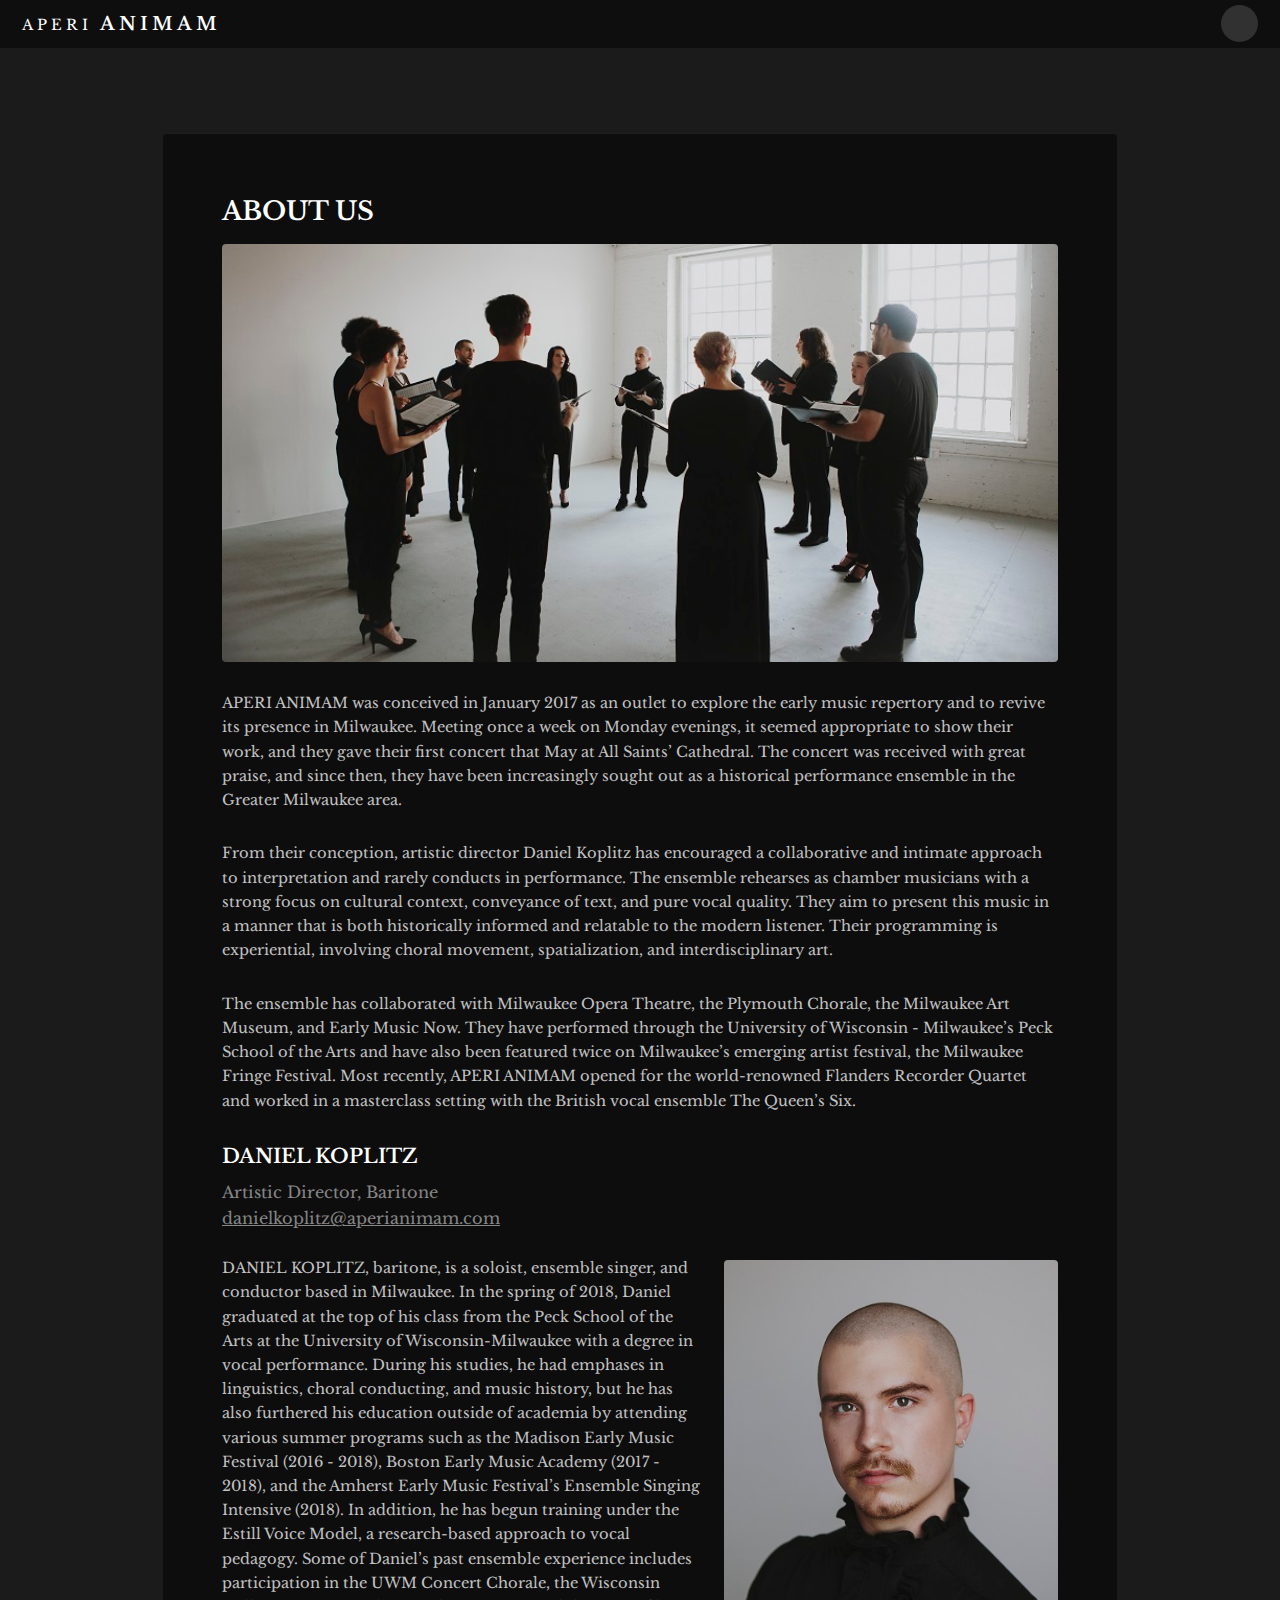
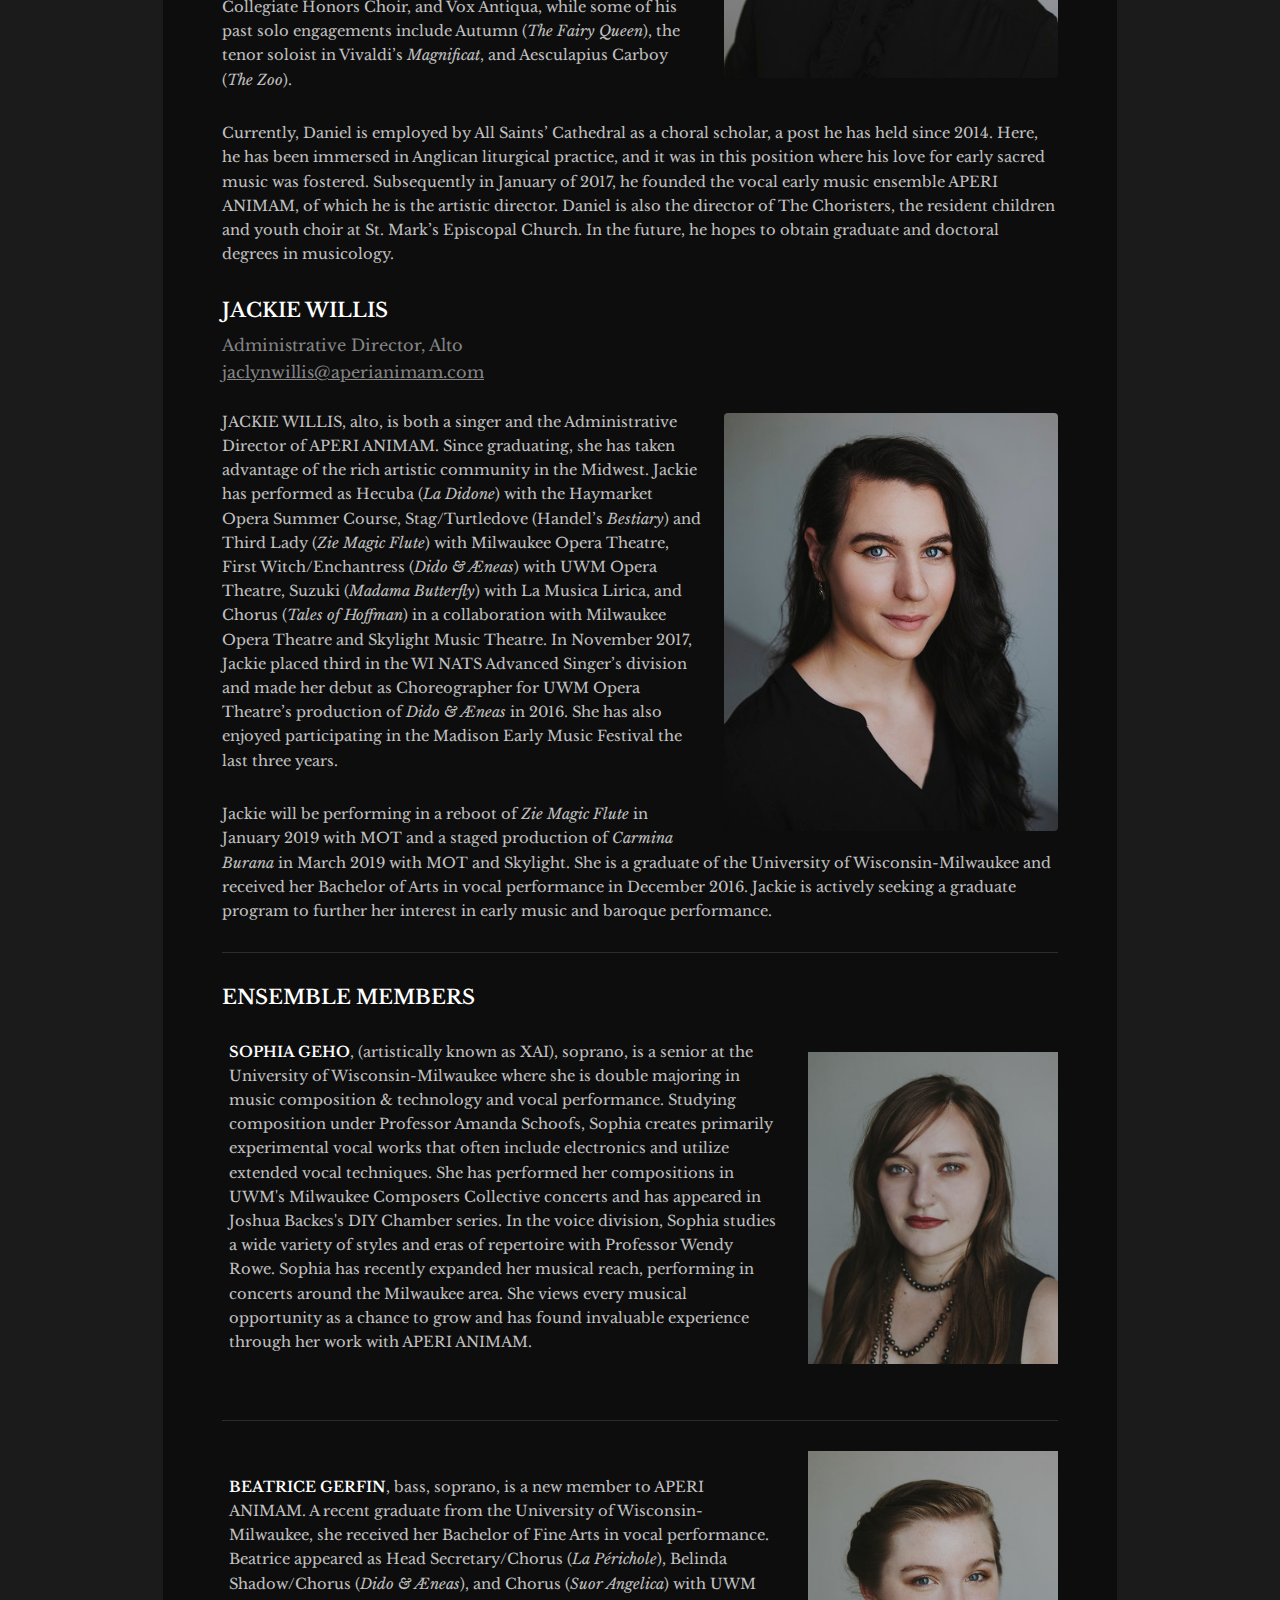
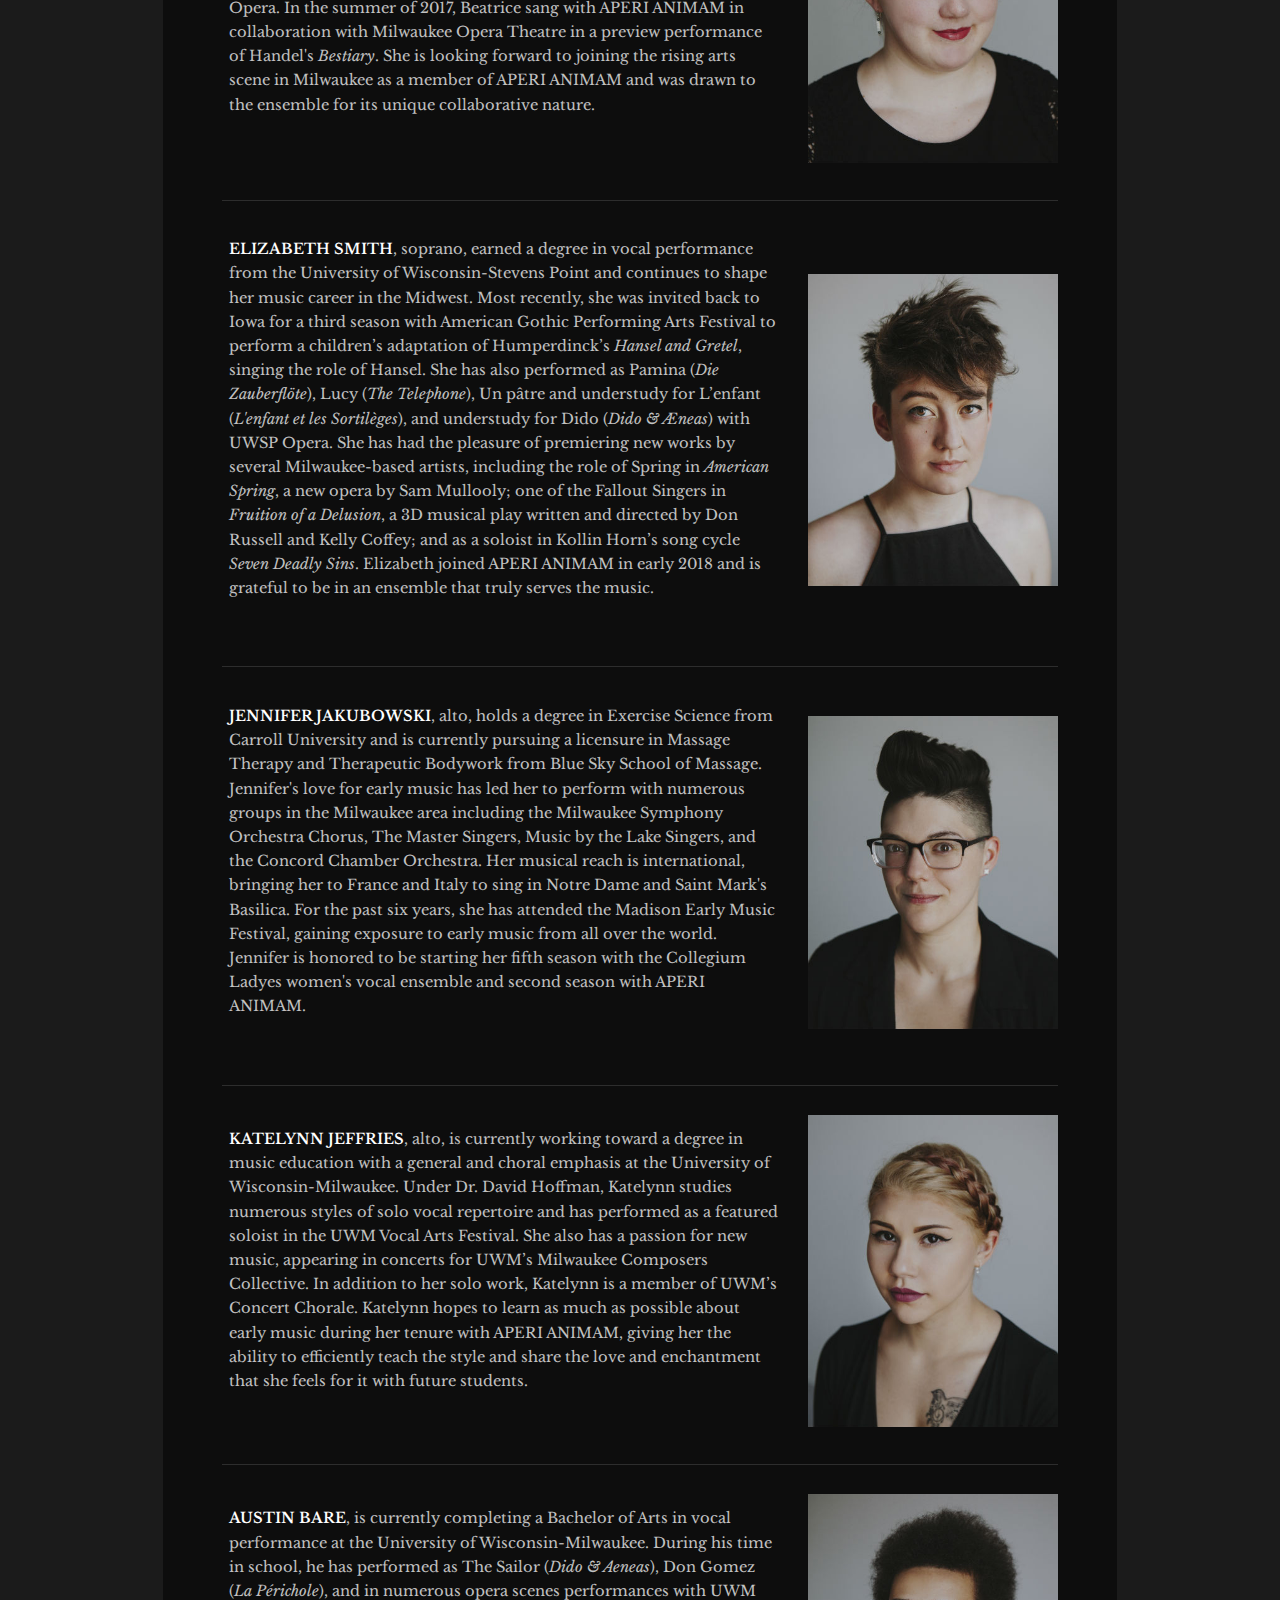
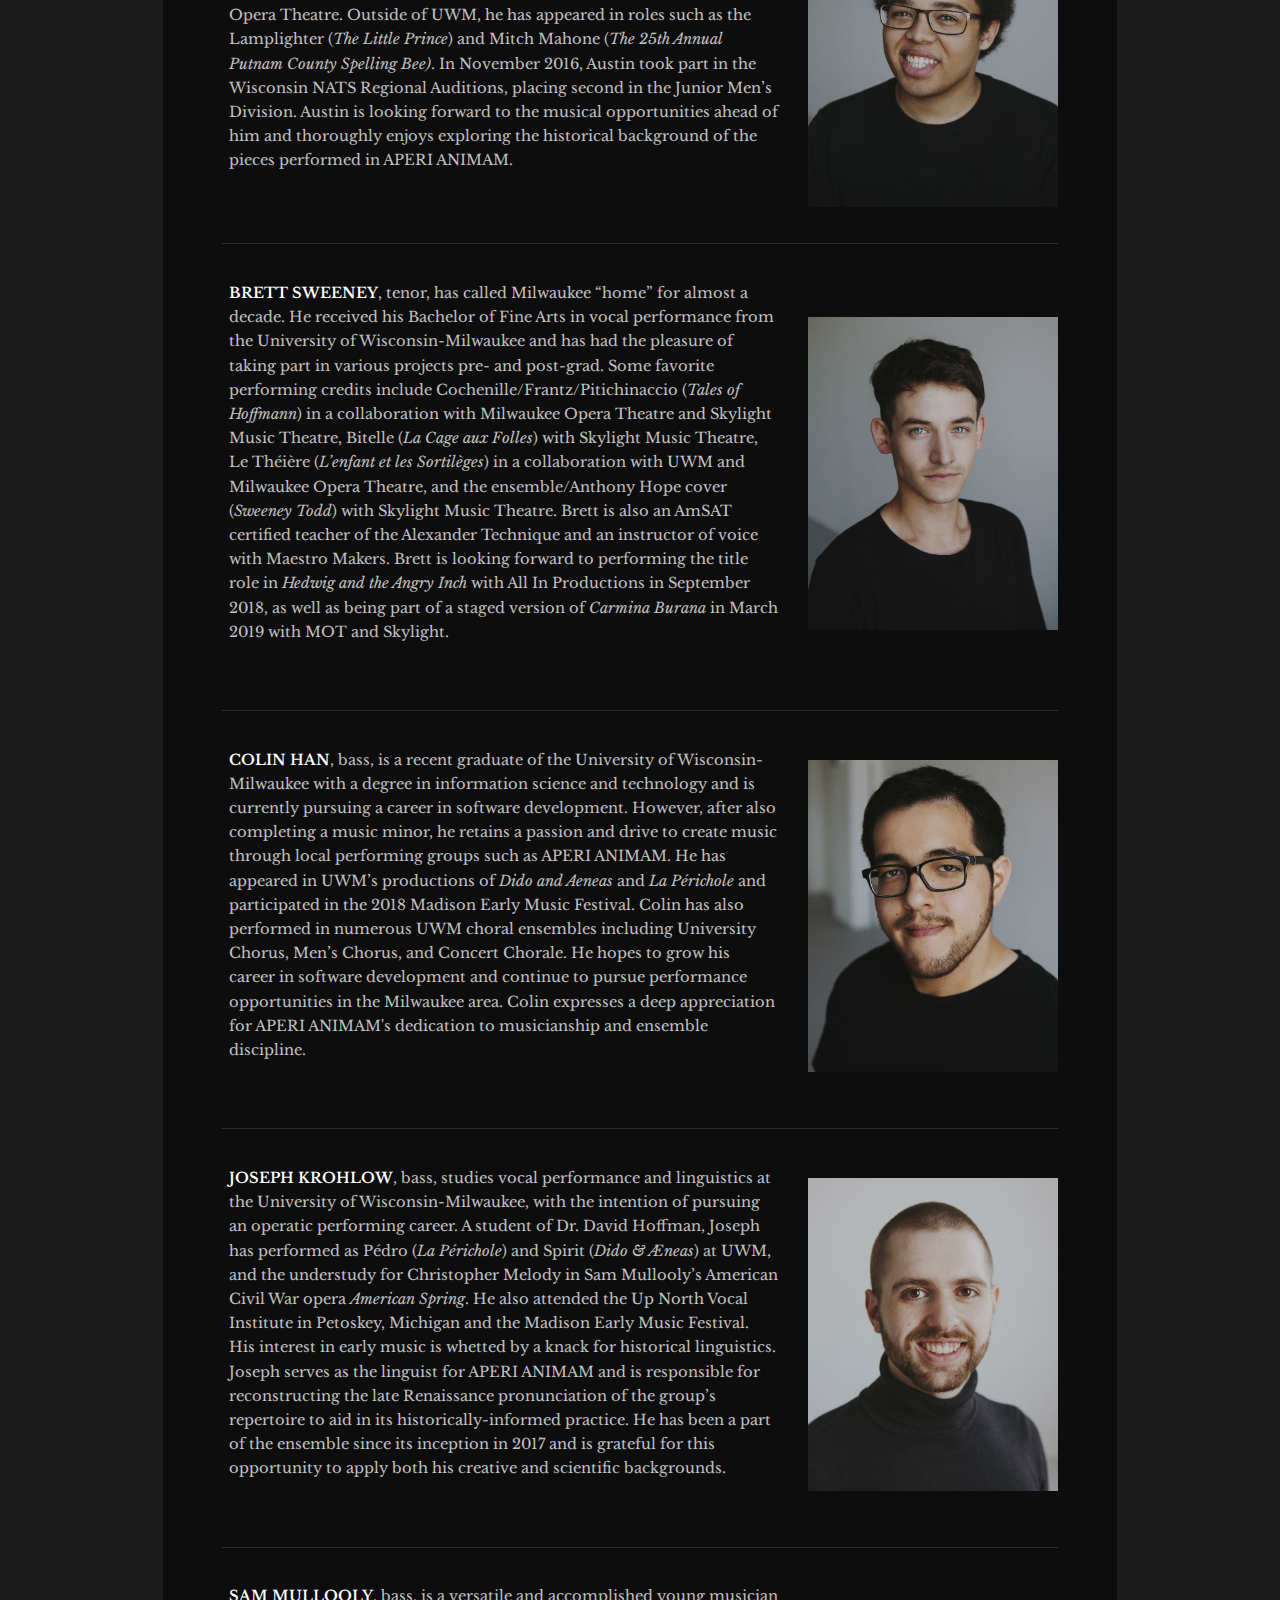
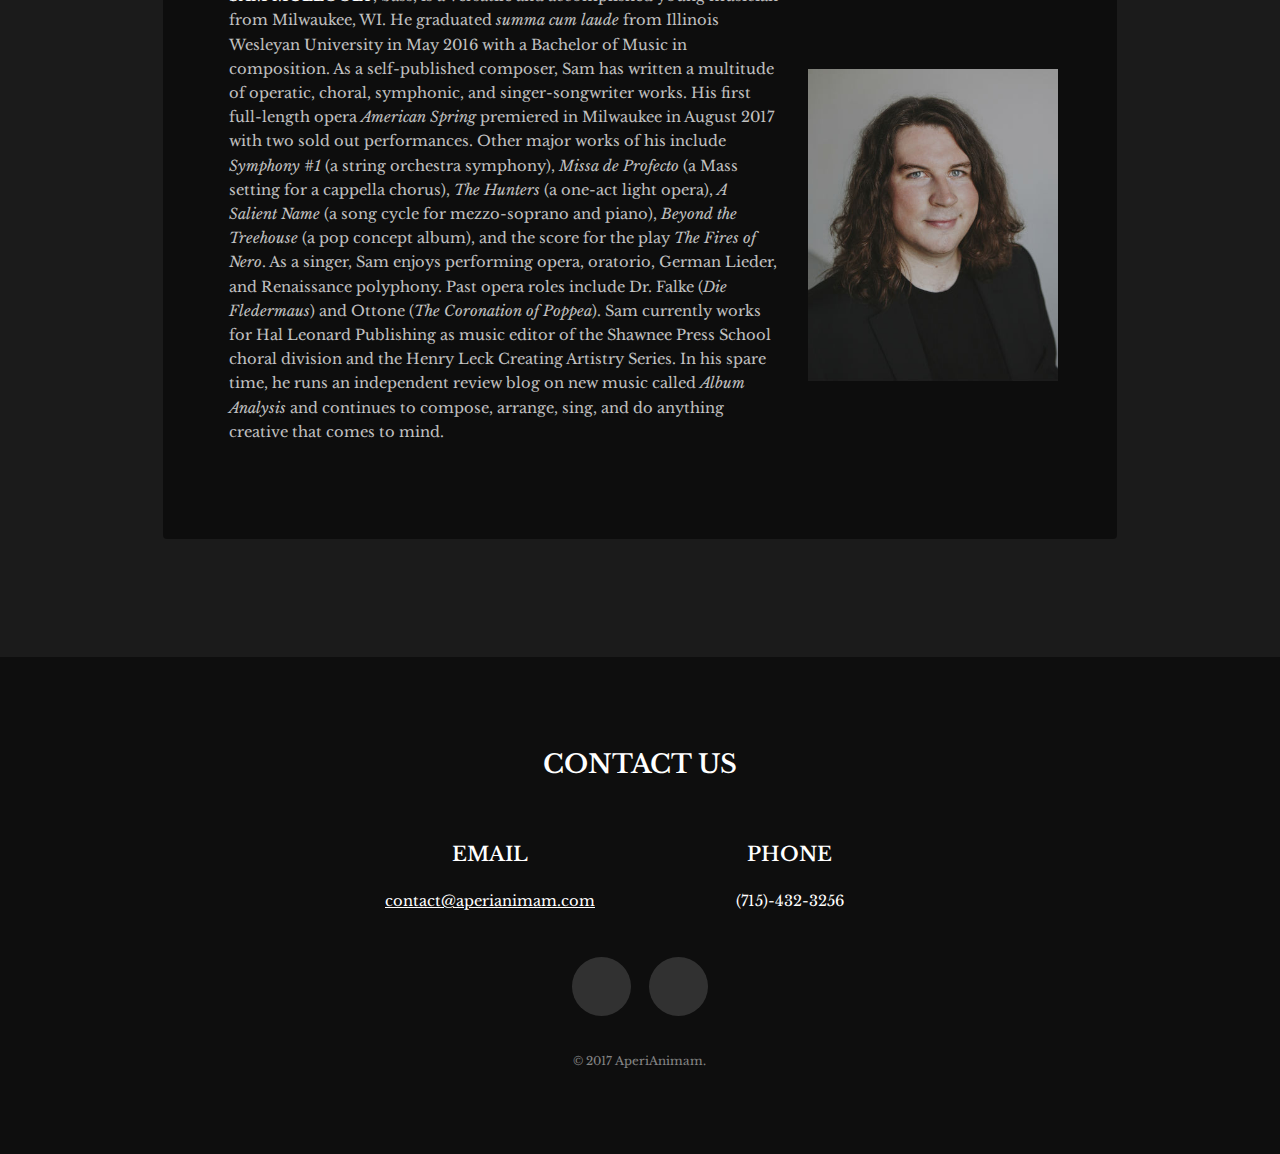
==== commit d1b7c794: "adding sam" ====
--- a/about.html
+++ b/about.html
@@ -237,7 +237,7 @@
 						<div class="container-flex">
 							<div class="text-flex">
 								<p>
-									<strong>COLIN HAN</strong>,  bass, is a recent graduate of the University of Wisconsin-Milwaukee with a degree in information science and technology and is currently pursuing a career in software development. However, after also completing a music minor, he retains a passion and drive to create music through local performing groups such as APERI ANIMAM. He has appeared in UWM’s productions of <em>Dido and Aeneas</em> and <em>La Périchole</em> and participated in the 2018 Madison Early Music Festival. Colin has also performed in numerous UWM choral ensembles including University Chorus, Men’s Chorus, and Concert Chorale. He hopes to grow his career in software development and continue to pursue performance opportunities in the Milwaukee area. APERI ANIMAM's dedication to musicianship and ensemble discipline are what drew him to the ensemble.
+									<strong>COLIN HAN</strong>,  bass, is a recent graduate of the University of Wisconsin-Milwaukee with a degree in information science and technology and is currently pursuing a career in software development. However, after also completing a music minor, he retains a passion and drive to create music through local performing groups such as APERI ANIMAM. He has appeared in UWM’s productions of <em>Dido and Aeneas</em> and <em>La Périchole</em> and participated in the 2018 Madison Early Music Festival. Colin has also performed in numerous UWM choral ensembles including University Chorus, Men’s Chorus, and Concert Chorale. He hopes to grow his career in software development and continue to pursue performance opportunities in the Milwaukee area. Colin expresses a deep appreciation for APERI ANIMAM's dedication to musicianship and ensemble discipline.
 								</p>
 							</div>
 							<span class="img-flex">
@@ -256,6 +256,17 @@
 								<img src="images/Headshots/josephkrohlow.jpg" class="headshot">
 							</span>
 						</div>
+						<hr>
+						<div class="container-flex">
+								<div class="text-flex">
+									<p><strong>SAM MULLOOLY</strong>, bass, is a versatile and accomplished young musician from Milwaukee, WI. He graduated <em>summa cum laude</em> from Illinois Wesleyan University in May 2016 with a Bachelor of Music in composition. As a self-published composer, Sam has written a multitude of operatic, choral, symphonic, and singer-songwriter works. His first full-length opera <em>American Spring</em> premiered in Milwaukee in August 2017 with two sold out performances. Other major works of his include <em>Symphony #1</em> (a string orchestra symphony), <em>Missa de Profecto</em> (a Mass setting for a cappella chorus), <em>The Hunters</em> (a one-act light opera), <em>A Salient Name</em> (a song cycle for mezzo-soprano and piano),<em> Beyond the Treehouse</em> (a pop concept album), and the score for the play <em>The Fires of Nero</em>. As a singer, Sam enjoys performing opera, oratorio, German Lieder, and Renaissance polyphony. Past opera roles include Dr. Falke (<em>Die Fledermaus</em>) and Ottone (<em>The Coronation of Poppea</em>). Sam currently works for Hal Leonard Publishing as music editor of the Shawnee Press School choral division and the Henry Leck Creating Artistry Series. In his spare time, he runs an independent review blog on new music called <em>Album Analysis</em> and continues to compose, arrange, sing, and do anything creative that comes to mind.
+
+									</p>
+								</div>
+								<span class="img-flex">
+									<img src="images/Headshots/sammullooly.jpg" class="headshot">
+								</span>
+							</div>
 	
 						
 						
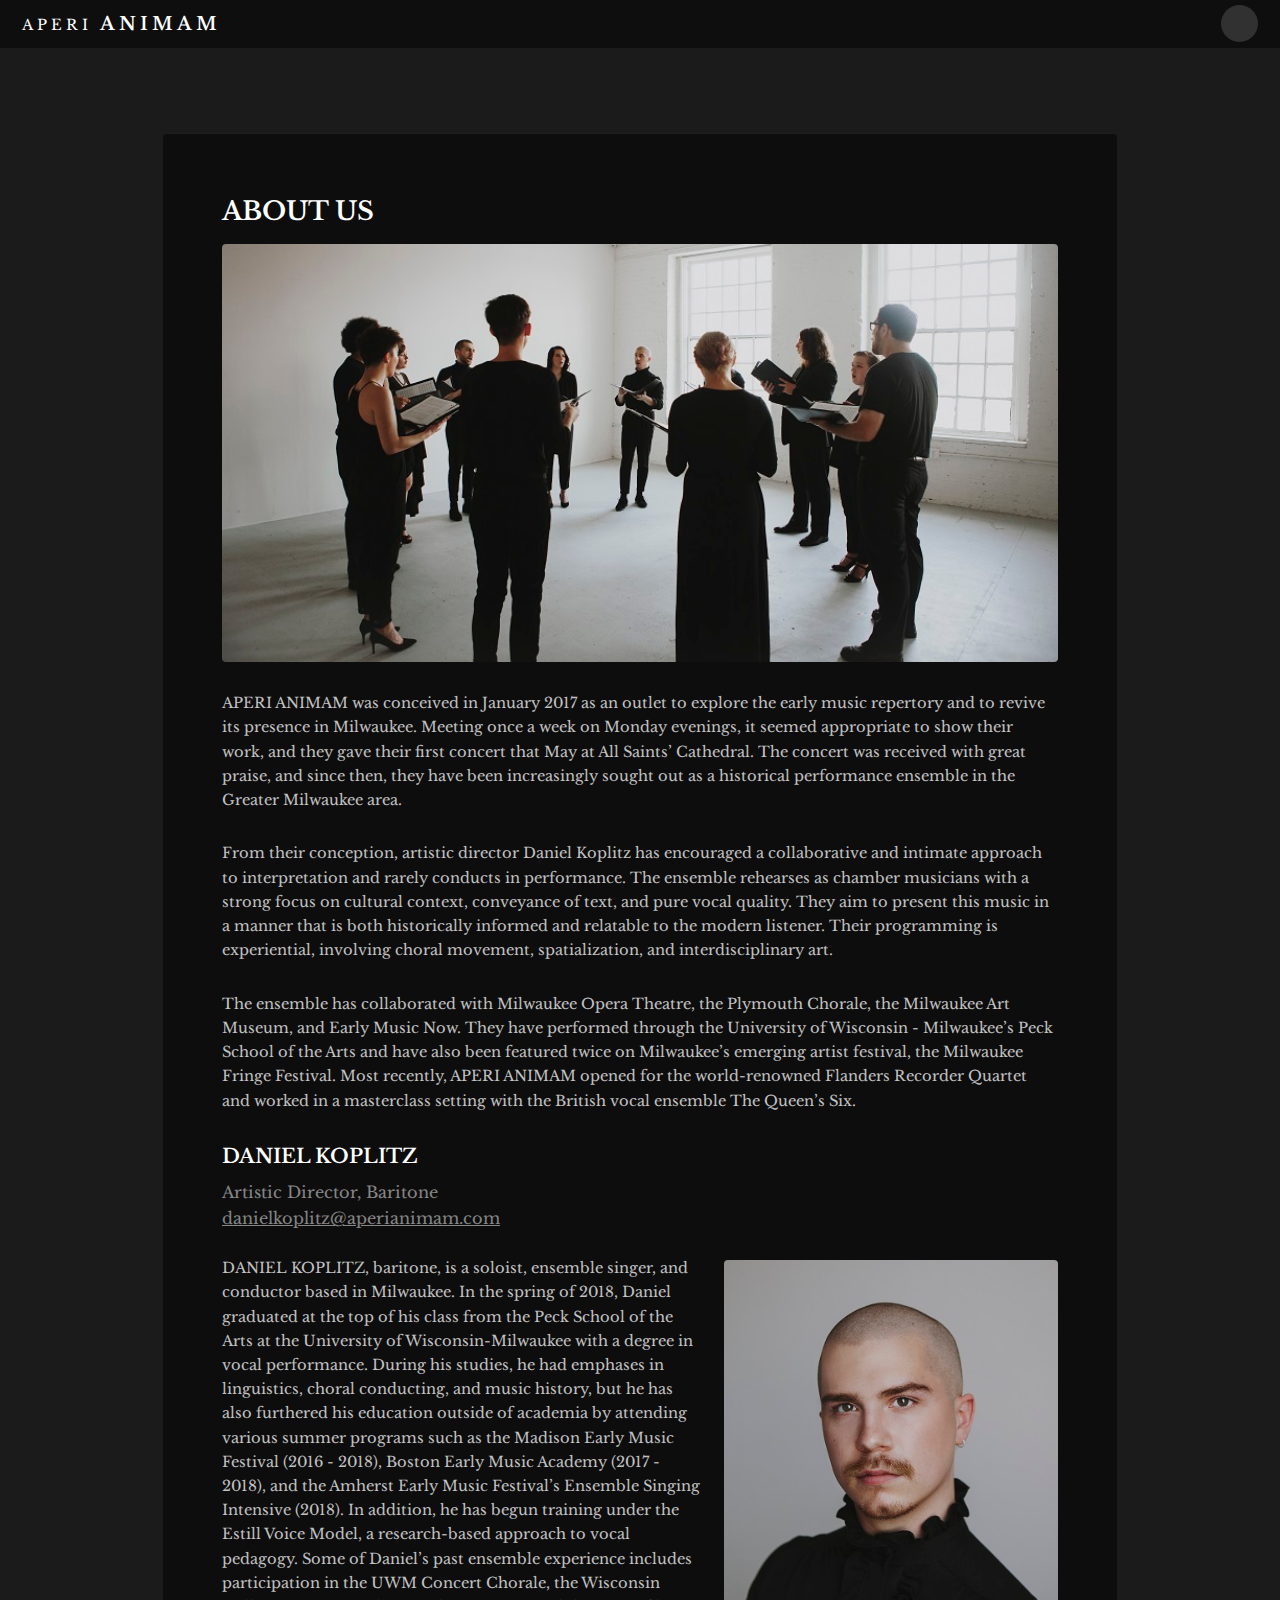
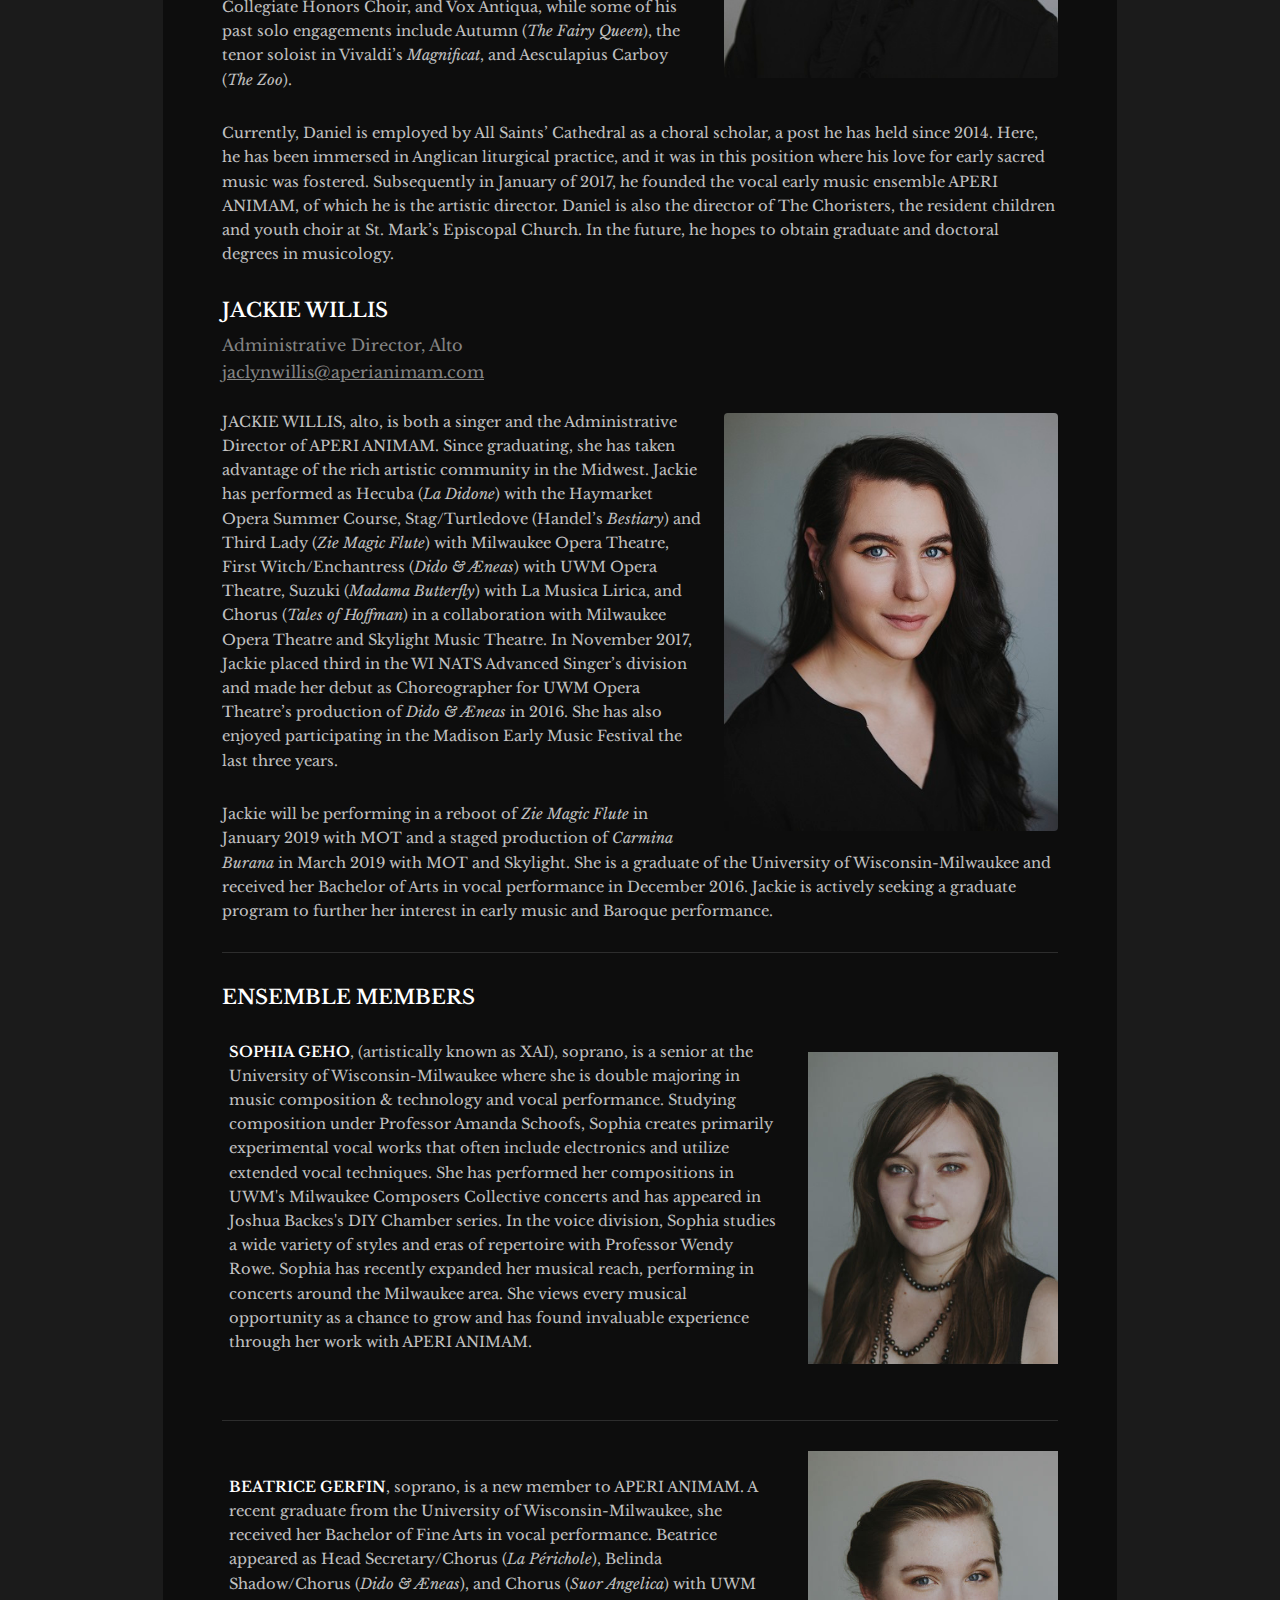
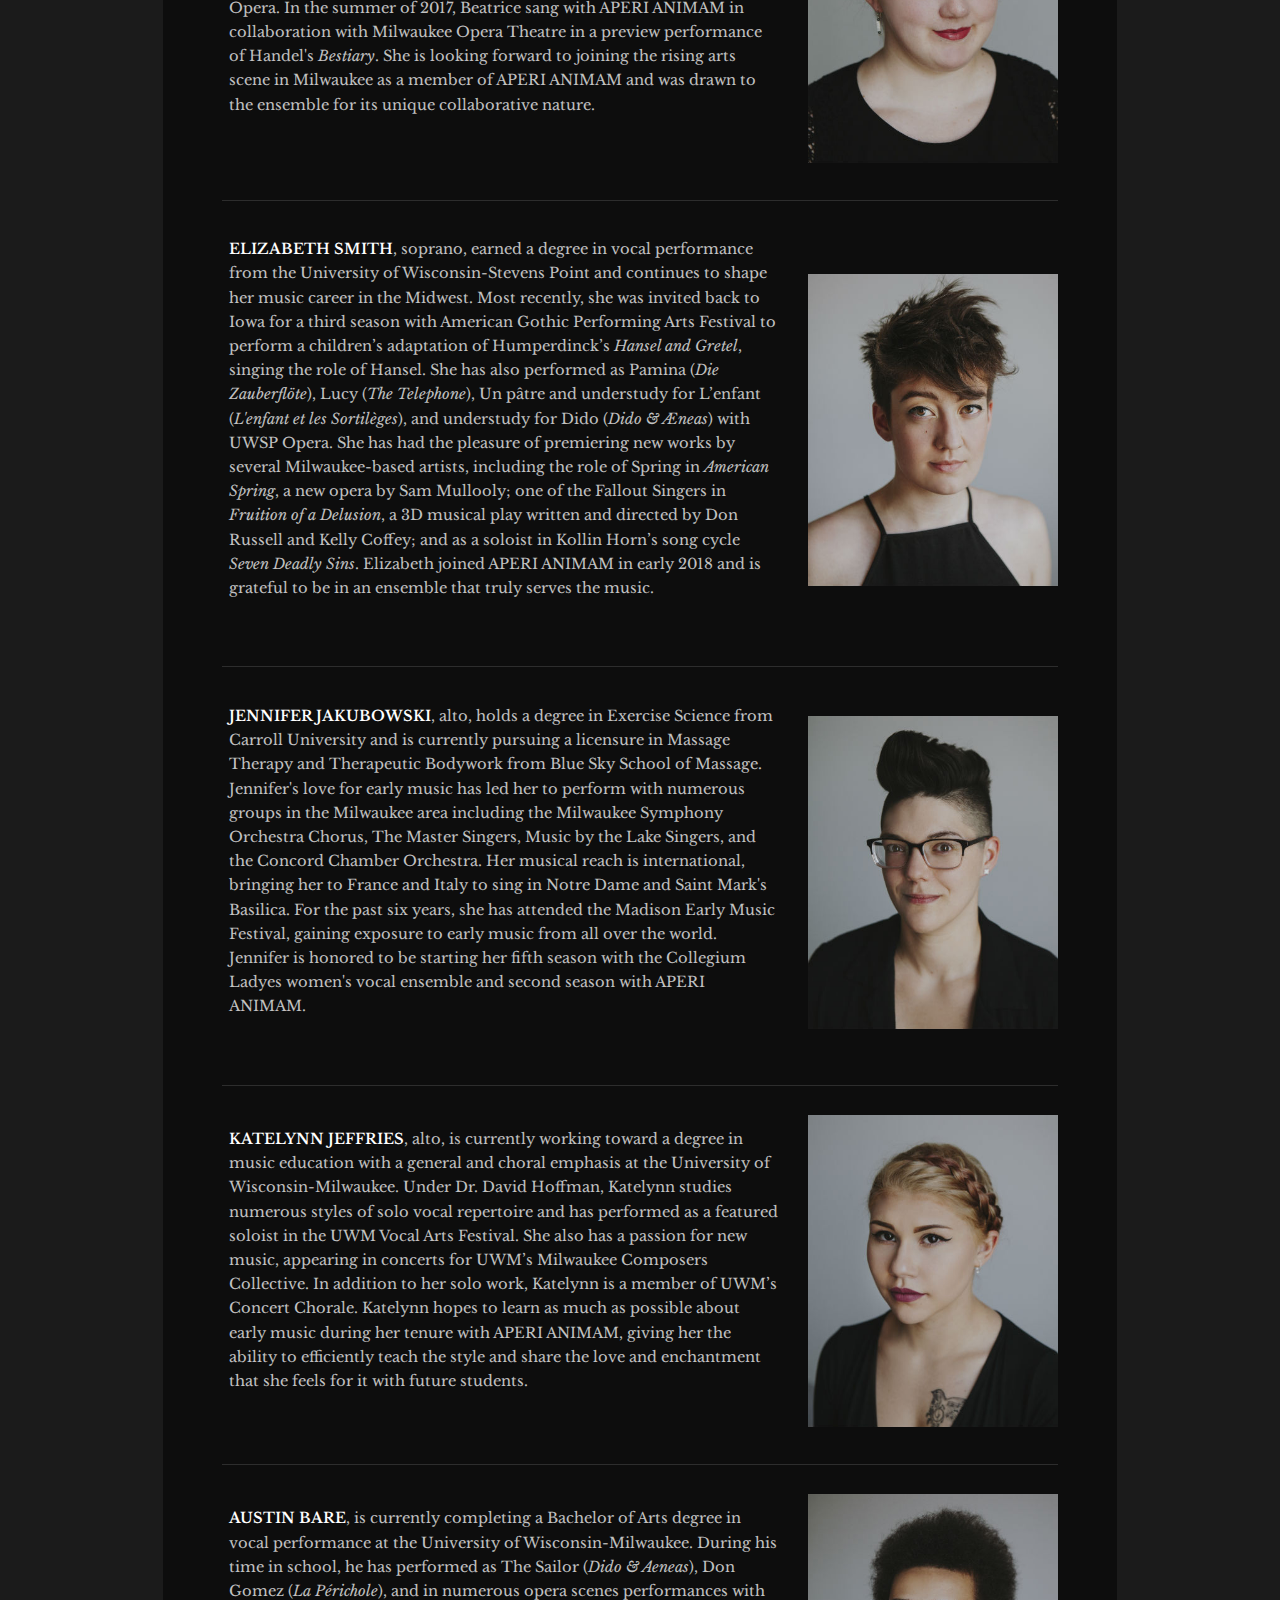
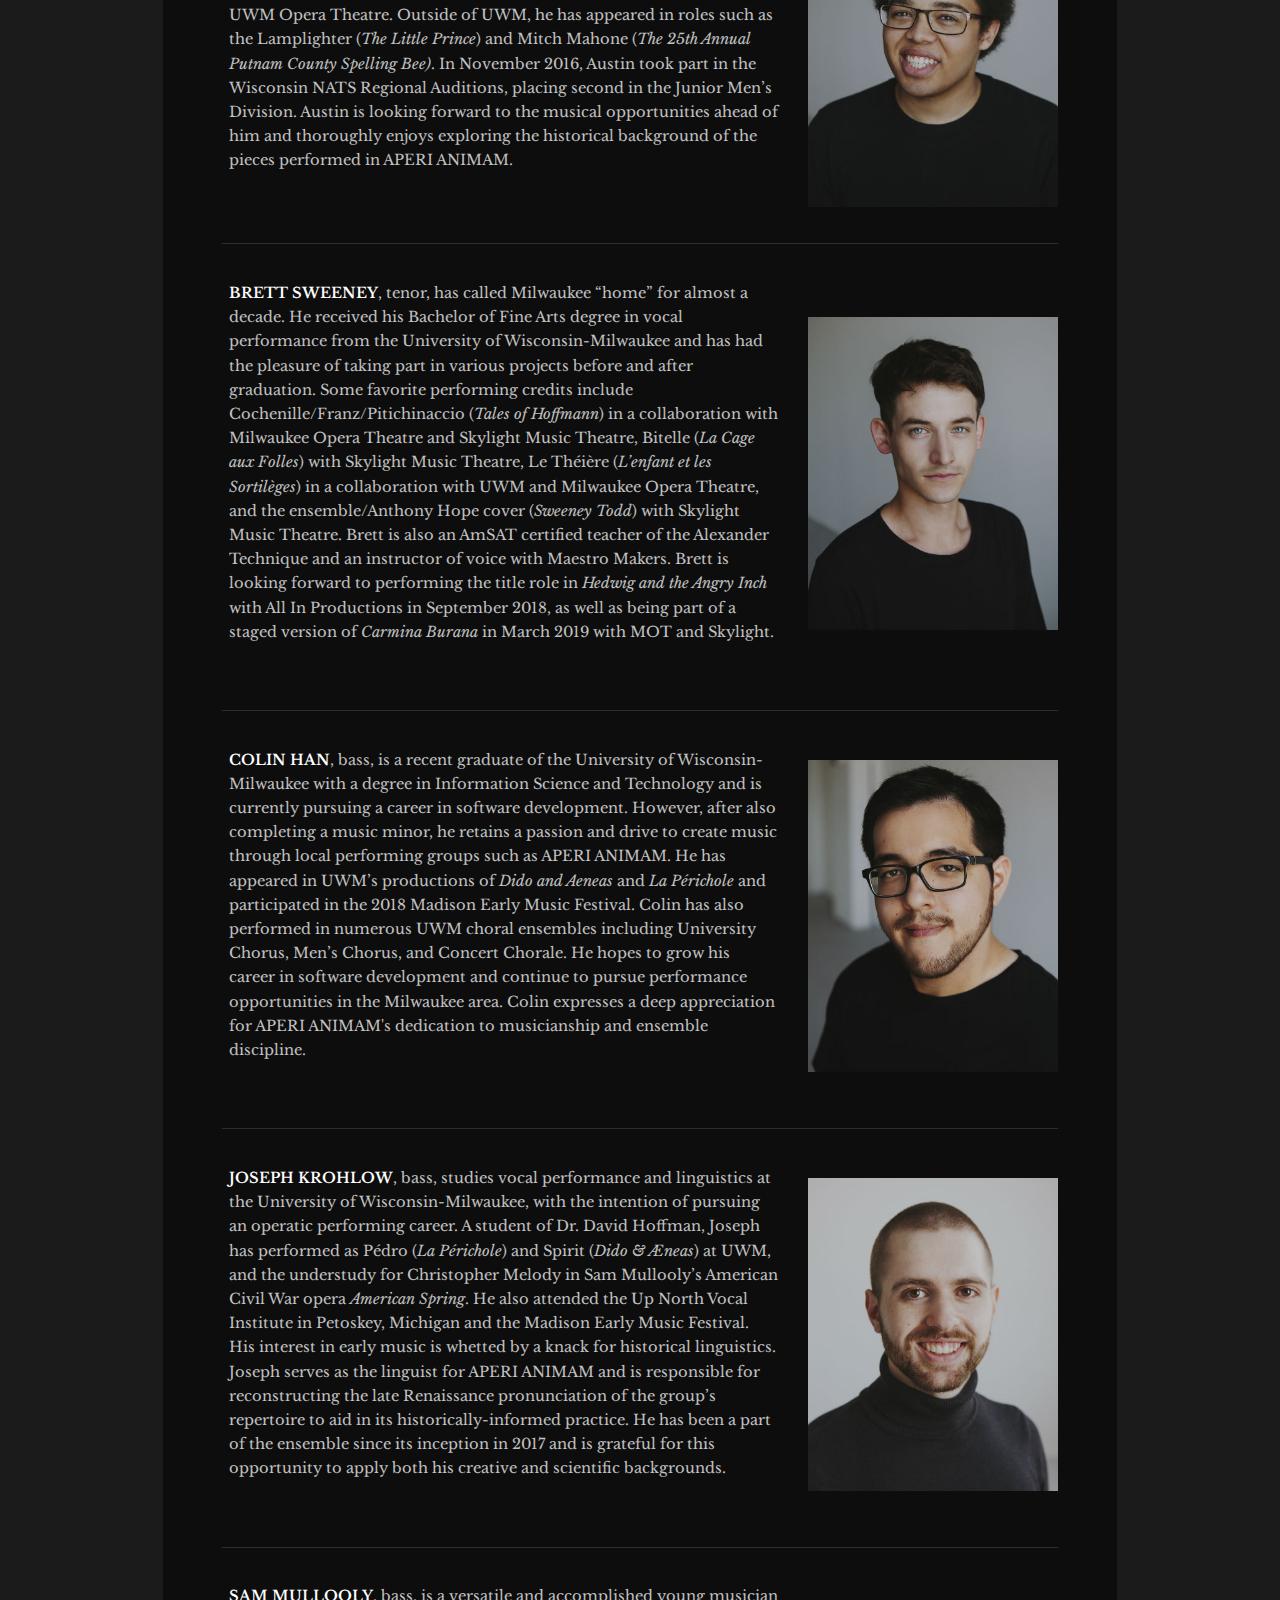
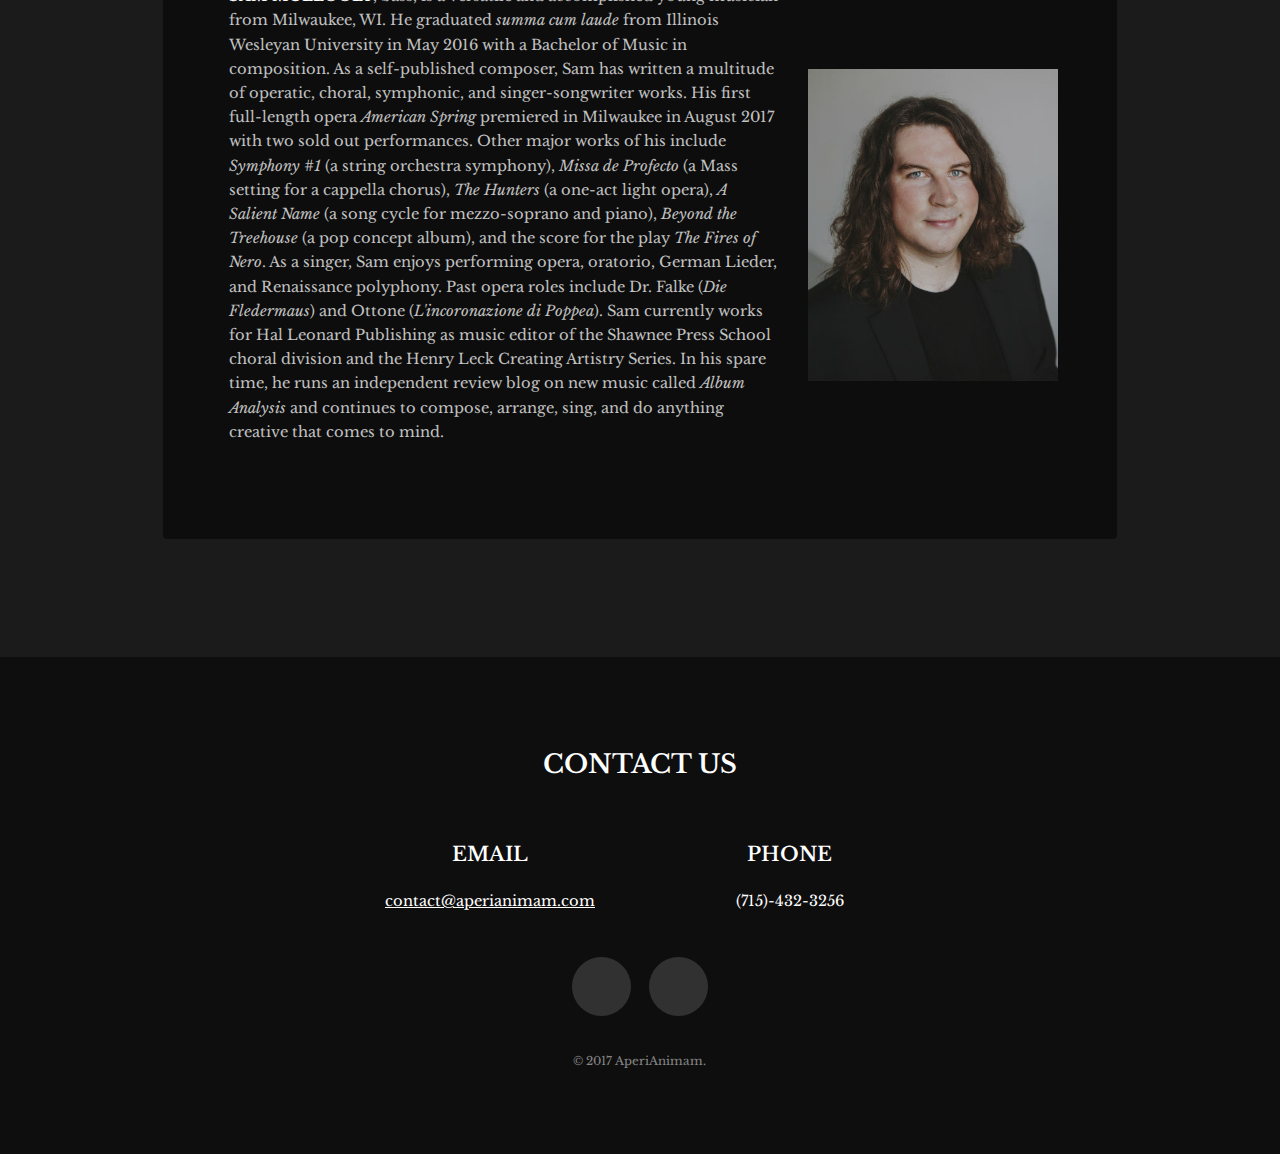
==== commit 22c5b5b2: "edits" ====
--- a/about.html
+++ b/about.html
@@ -129,7 +129,7 @@
 							 (<em>Madama Butterfly</em>) with La Musica Lirica, and Chorus (<em>Tales of Hoffman</em>) in a collaboration with Milwaukee Opera Theatre and Skylight Music Theatre. In November 2017, Jackie placed third in the WI NATS Advanced Singer’s division and made her debut as Choreographer for UWM Opera Theatre’s production of <em>Dido &amp; Æneas</em> in 2016. She has also enjoyed participating in the Madison Early Music Festival the last three years.
 						</p>
 	
-						<p> Jackie will be performing in a reboot of <em>Zie Magic Flute</em> in January 2019 with MOT and a staged production of <em>Carmina Burana</em> in March 2019 with MOT and Skylight. She is a graduate of the University of Wisconsin-Milwaukee and received her Bachelor of Arts in vocal performance in December 2016. Jackie is actively seeking a graduate program to further her interest in early music and baroque performance. 
+						<p> Jackie will be performing in a reboot of <em>Zie Magic Flute</em> in January 2019 with MOT and a staged production of <em>Carmina Burana</em> in March 2019 with MOT and Skylight. She is a graduate of the University of Wisconsin-Milwaukee and received her Bachelor of Arts in vocal performance in December 2016. Jackie is actively seeking a graduate program to further her interest in early music and Baroque performance. 
 							</p>
 	
 					<hr>
@@ -156,7 +156,7 @@
 						<div class="container-flex">
 							<div class="text-flex">
 								<p>
-									<strong>BEATRICE GERFIN</strong>,  bass, soprano, is a new member to APERI ANIMAM. A recent graduate from the University of Wisconsin-Milwaukee, she received her Bachelor of Fine Arts in vocal performance. Beatrice appeared as Head Secretary/Chorus (<em>La Périchole</em>), Belinda Shadow/Chorus (<em>Dido & Æneas</em>), and Chorus (<em>Suor Angelica</em>) with UWM Opera. In the summer of 2017, Beatrice sang with APERI ANIMAM in collaboration with Milwaukee Opera Theatre in a preview performance of Handel's <em>Bestiary</em>. She is looking forward to joining the rising arts scene in Milwaukee as a member of APERI ANIMAM and was drawn to the ensemble for its unique collaborative nature.
+									<strong>BEATRICE GERFIN</strong>, soprano, is a new member to APERI ANIMAM. A recent graduate from the University of Wisconsin-Milwaukee, she received her Bachelor of Fine Arts in vocal performance. Beatrice appeared as Head Secretary/Chorus (<em>La Périchole</em>), Belinda Shadow/Chorus (<em>Dido & Æneas</em>), and Chorus (<em>Suor Angelica</em>) with UWM Opera. In the summer of 2017, Beatrice sang with APERI ANIMAM in collaboration with Milwaukee Opera Theatre in a preview performance of Handel's <em>Bestiary</em>. She is looking forward to joining the rising arts scene in Milwaukee as a member of APERI ANIMAM and was drawn to the ensemble for its unique collaborative nature.
 
 								</p>
 							</div>
@@ -209,7 +209,7 @@
 								
 							<div class="text-flex">
 								<p>
-									<strong>AUSTIN BARE</strong>, is currently completing a Bachelor of Arts in vocal performance at the University of Wisconsin-Milwaukee. During his time in school, he has performed as The Sailor (<em>Dido &amp; Aeneas</em>), Don Gomez (<em>La Périchole</em>), and in numerous opera scenes performances with UWM Opera Theatre. Outside of UWM, he has appeared in roles such as the Lamplighter (<em>The Little Prince</em>) and Mitch Mahone (<em>The 25th Annual Putnam County Spelling Bee)</em>. In November 2016, Austin took part in the Wisconsin NATS Regional Auditions, placing second in the Junior Men’s Division. Austin is looking forward to the musical opportunities ahead of him and thoroughly enjoys exploring the historical background of the pieces performed in APERI ANIMAM.
+									<strong>AUSTIN BARE</strong>, is currently completing a Bachelor of Arts degree in vocal performance at the University of Wisconsin-Milwaukee. During his time in school, he has performed as The Sailor (<em>Dido &amp; Aeneas</em>), Don Gomez (<em>La Périchole</em>), and in numerous opera scenes performances with UWM Opera Theatre. Outside of UWM, he has appeared in roles such as the Lamplighter (<em>The Little Prince</em>) and Mitch Mahone (<em>The 25th Annual Putnam County Spelling Bee)</em>. In November 2016, Austin took part in the Wisconsin NATS Regional Auditions, placing second in the Junior Men’s Division. Austin is looking forward to the musical opportunities ahead of him and thoroughly enjoys exploring the historical background of the pieces performed in APERI ANIMAM.
 								</p>
 							</div>
 							<span class="img-flex">
@@ -223,7 +223,7 @@
 						<div class="container-flex">
 							<div class="text-flex">
 								<p>
-									<strong>BRETT SWEENEY</strong>, tenor, has called Milwaukee “home” for almost a decade. He received his Bachelor of Fine Arts in vocal performance from the University of Wisconsin-Milwaukee and has had the pleasure of taking part in various projects pre- and post-grad. Some favorite performing credits include Cochenille/Frantz/Pitichinaccio (<em>Tales of Hoffmann</em>) in a collaboration with Milwaukee Opera Theatre and Skylight Music Theatre, Bitelle (<em>La Cage aux Folles</em>) with Skylight Music Theatre, Le Théière (<em>L’enfant et les Sortilèges</em>) in a collaboration with UWM and Milwaukee Opera Theatre, and the ensemble/Anthony Hope cover (<em>Sweeney Todd</em>) with Skylight Music Theatre. Brett is also an AmSAT certified teacher of the Alexander Technique and an instructor of voice with Maestro Makers. Brett is looking forward to performing the title role in <em>Hedwig and the Angry Inch</em> with All In Productions in September 2018, as well as being part of a staged version of <em>Carmina Burana</em> in March 2019 with MOT and Skylight. 
+									<strong>BRETT SWEENEY</strong>, tenor, has called Milwaukee “home” for almost a decade. He received his Bachelor of Fine Arts degree in vocal performance from the University of Wisconsin-Milwaukee and has had the pleasure of taking part in various projects before and after graduation. Some favorite performing credits include Cochenille/Franz/Pitichinaccio (<em>Tales of Hoffmann</em>) in a collaboration with Milwaukee Opera Theatre and Skylight Music Theatre, Bitelle (<em>La Cage aux Folles</em>) with Skylight Music Theatre, Le Théière (<em>L’enfant et les Sortilèges</em>) in a collaboration with UWM and Milwaukee Opera Theatre, and the ensemble/Anthony Hope cover (<em>Sweeney Todd</em>) with Skylight Music Theatre. Brett is also an AmSAT certified teacher of the Alexander Technique and an instructor of voice with Maestro Makers. Brett is looking forward to performing the title role in <em>Hedwig and the Angry Inch</em> with All In Productions in September 2018, as well as being part of a staged version of <em>Carmina Burana</em> in March 2019 with MOT and Skylight. 
 
 								</p>
 							</div>
@@ -237,7 +237,7 @@
 						<div class="container-flex">
 							<div class="text-flex">
 								<p>
-									<strong>COLIN HAN</strong>,  bass, is a recent graduate of the University of Wisconsin-Milwaukee with a degree in information science and technology and is currently pursuing a career in software development. However, after also completing a music minor, he retains a passion and drive to create music through local performing groups such as APERI ANIMAM. He has appeared in UWM’s productions of <em>Dido and Aeneas</em> and <em>La Périchole</em> and participated in the 2018 Madison Early Music Festival. Colin has also performed in numerous UWM choral ensembles including University Chorus, Men’s Chorus, and Concert Chorale. He hopes to grow his career in software development and continue to pursue performance opportunities in the Milwaukee area. Colin expresses a deep appreciation for APERI ANIMAM's dedication to musicianship and ensemble discipline.
+									<strong>COLIN HAN</strong>,  bass, is a recent graduate of the University of Wisconsin-Milwaukee with a degree in Information Science and Technology and is currently pursuing a career in software development. However, after also completing a music minor, he retains a passion and drive to create music through local performing groups such as APERI ANIMAM. He has appeared in UWM’s productions of <em>Dido and Aeneas</em> and <em>La Périchole</em> and participated in the 2018 Madison Early Music Festival. Colin has also performed in numerous UWM choral ensembles including University Chorus, Men’s Chorus, and Concert Chorale. He hopes to grow his career in software development and continue to pursue performance opportunities in the Milwaukee area. Colin expresses a deep appreciation for APERI ANIMAM's dedication to musicianship and ensemble discipline.
 								</p>
 							</div>
 							<span class="img-flex">
@@ -259,7 +259,7 @@
 						<hr>
 						<div class="container-flex">
 								<div class="text-flex">
-									<p><strong>SAM MULLOOLY</strong>, bass, is a versatile and accomplished young musician from Milwaukee, WI. He graduated <em>summa cum laude</em> from Illinois Wesleyan University in May 2016 with a Bachelor of Music in composition. As a self-published composer, Sam has written a multitude of operatic, choral, symphonic, and singer-songwriter works. His first full-length opera <em>American Spring</em> premiered in Milwaukee in August 2017 with two sold out performances. Other major works of his include <em>Symphony #1</em> (a string orchestra symphony), <em>Missa de Profecto</em> (a Mass setting for a cappella chorus), <em>The Hunters</em> (a one-act light opera), <em>A Salient Name</em> (a song cycle for mezzo-soprano and piano),<em> Beyond the Treehouse</em> (a pop concept album), and the score for the play <em>The Fires of Nero</em>. As a singer, Sam enjoys performing opera, oratorio, German Lieder, and Renaissance polyphony. Past opera roles include Dr. Falke (<em>Die Fledermaus</em>) and Ottone (<em>The Coronation of Poppea</em>). Sam currently works for Hal Leonard Publishing as music editor of the Shawnee Press School choral division and the Henry Leck Creating Artistry Series. In his spare time, he runs an independent review blog on new music called <em>Album Analysis</em> and continues to compose, arrange, sing, and do anything creative that comes to mind.
+									<p><strong>SAM MULLOOLY</strong>, bass, is a versatile and accomplished young musician from Milwaukee, WI. He graduated <em>summa cum laude</em> from Illinois Wesleyan University in May 2016 with a Bachelor of Music in composition. As a self-published composer, Sam has written a multitude of operatic, choral, symphonic, and singer-songwriter works. His first full-length opera <em>American Spring</em> premiered in Milwaukee in August 2017 with two sold out performances. Other major works of his include <em>Symphony #1</em> (a string orchestra symphony), <em>Missa de Profecto</em> (a Mass setting for a cappella chorus), <em>The Hunters</em> (a one-act light opera), <em>A Salient Name</em> (a song cycle for mezzo-soprano and piano),<em> Beyond the Treehouse</em> (a pop concept album), and the score for the play <em>The Fires of Nero</em>. As a singer, Sam enjoys performing opera, oratorio, German Lieder, and Renaissance polyphony. Past opera roles include Dr. Falke (<em>Die Fledermaus</em>) and Ottone (<em>L'incoronazione di Poppea</em>). Sam currently works for Hal Leonard Publishing as music editor of the Shawnee Press School choral division and the Henry Leck Creating Artistry Series. In his spare time, he runs an independent review blog on new music called <em>Album Analysis</em> and continues to compose, arrange, sing, and do anything creative that comes to mind.
 
 									</p>
 								</div>
--- a/assets/css/custom.css
+++ b/assets/css/custom.css
@@ -16,4 +16,15 @@
 .text-flex {
     margin: 0.5em 0.5em 0.5em 0.5em;
     flex-grow: 1;   
+}
+
+@media only screen and (max-width: 980px) {
+    .container-flex {
+        flex-wrap: wrap-reverse;
+        justify-content: center;
+    }
+
+    .img-flex {
+        margin: 0em;
+    }
 }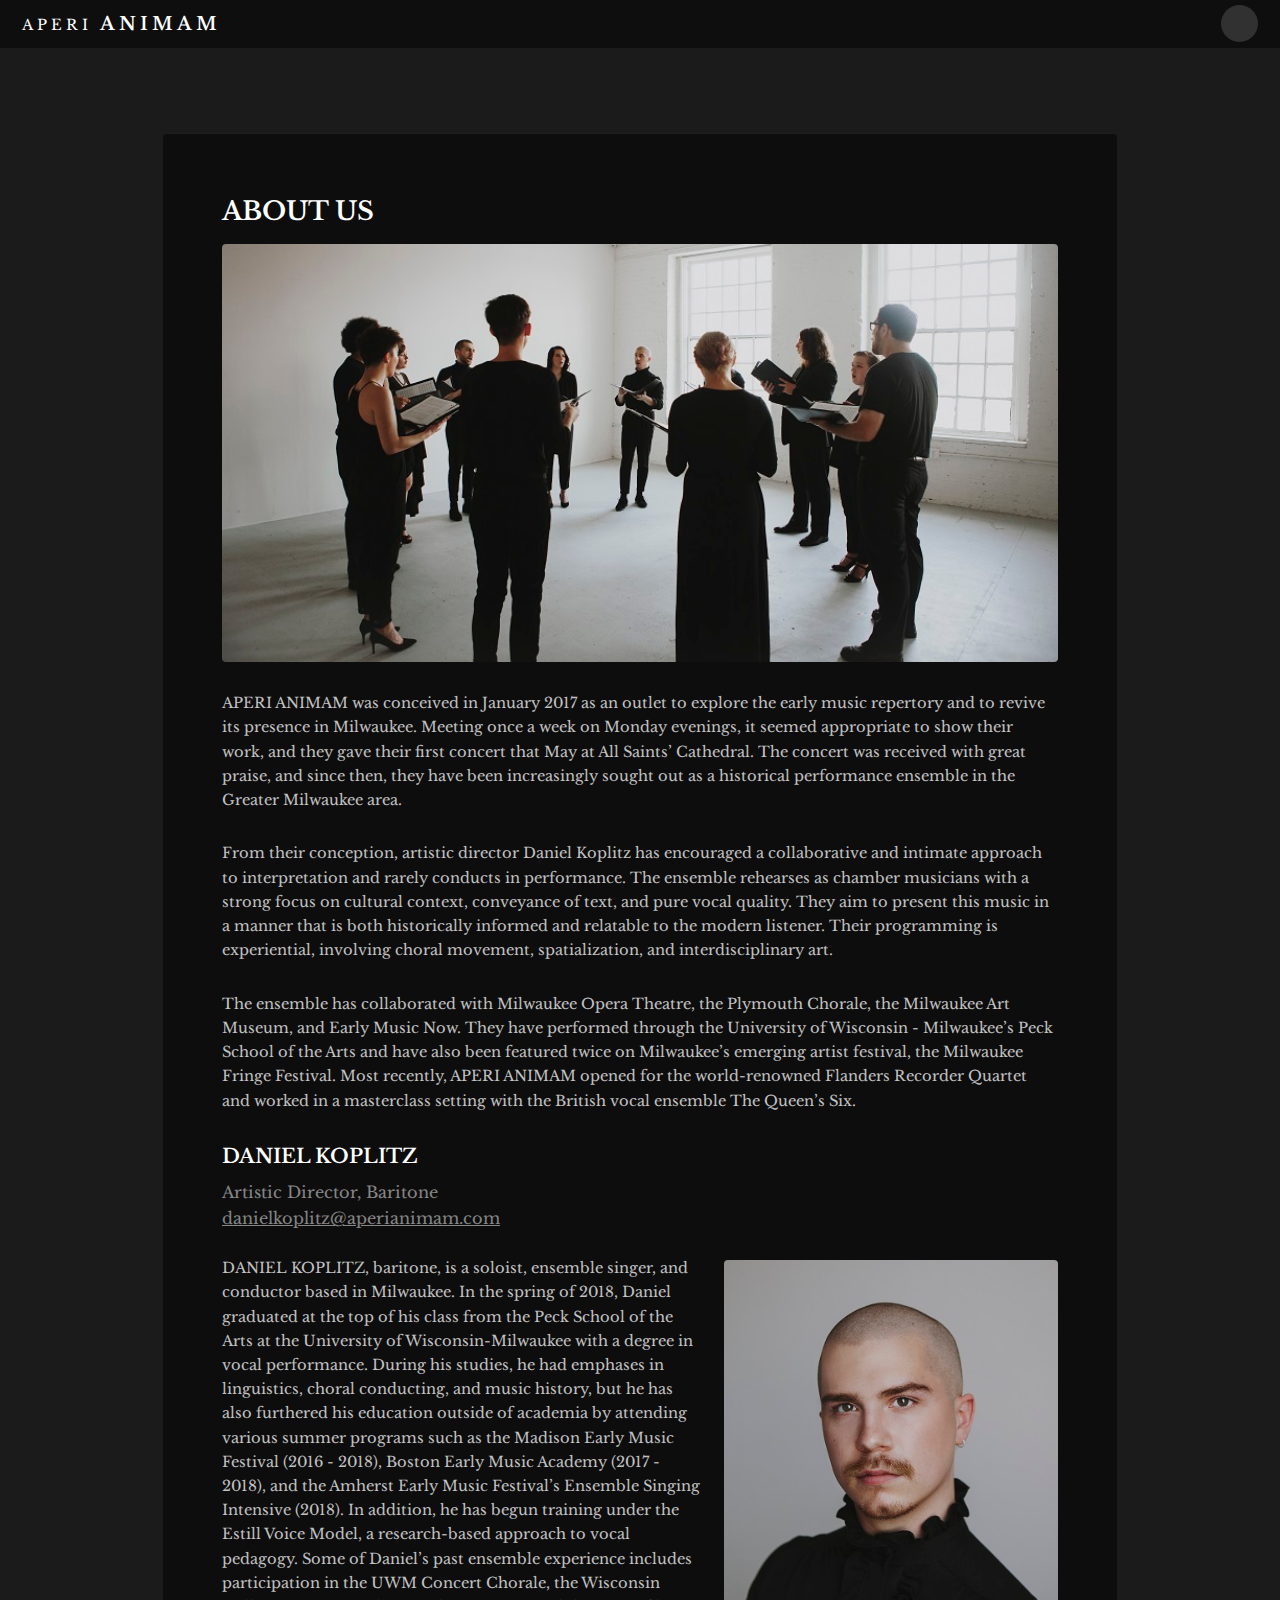
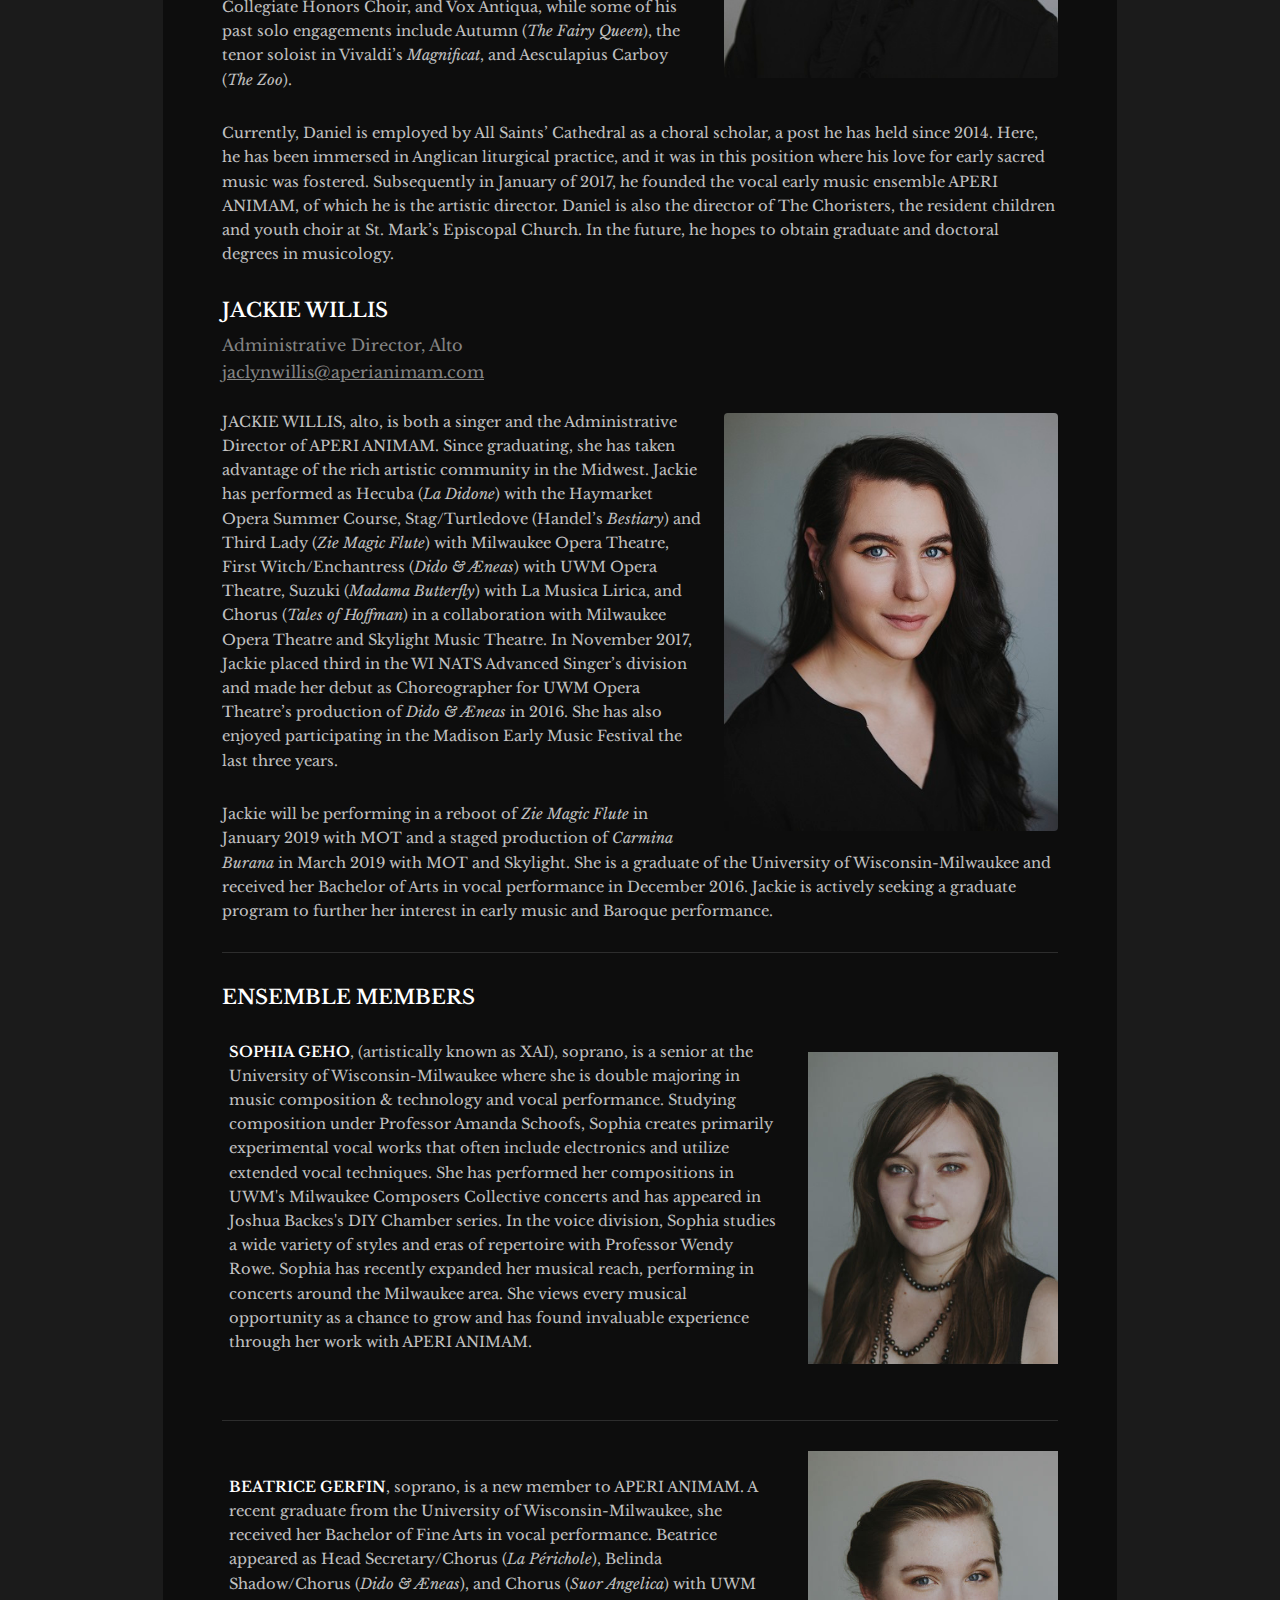
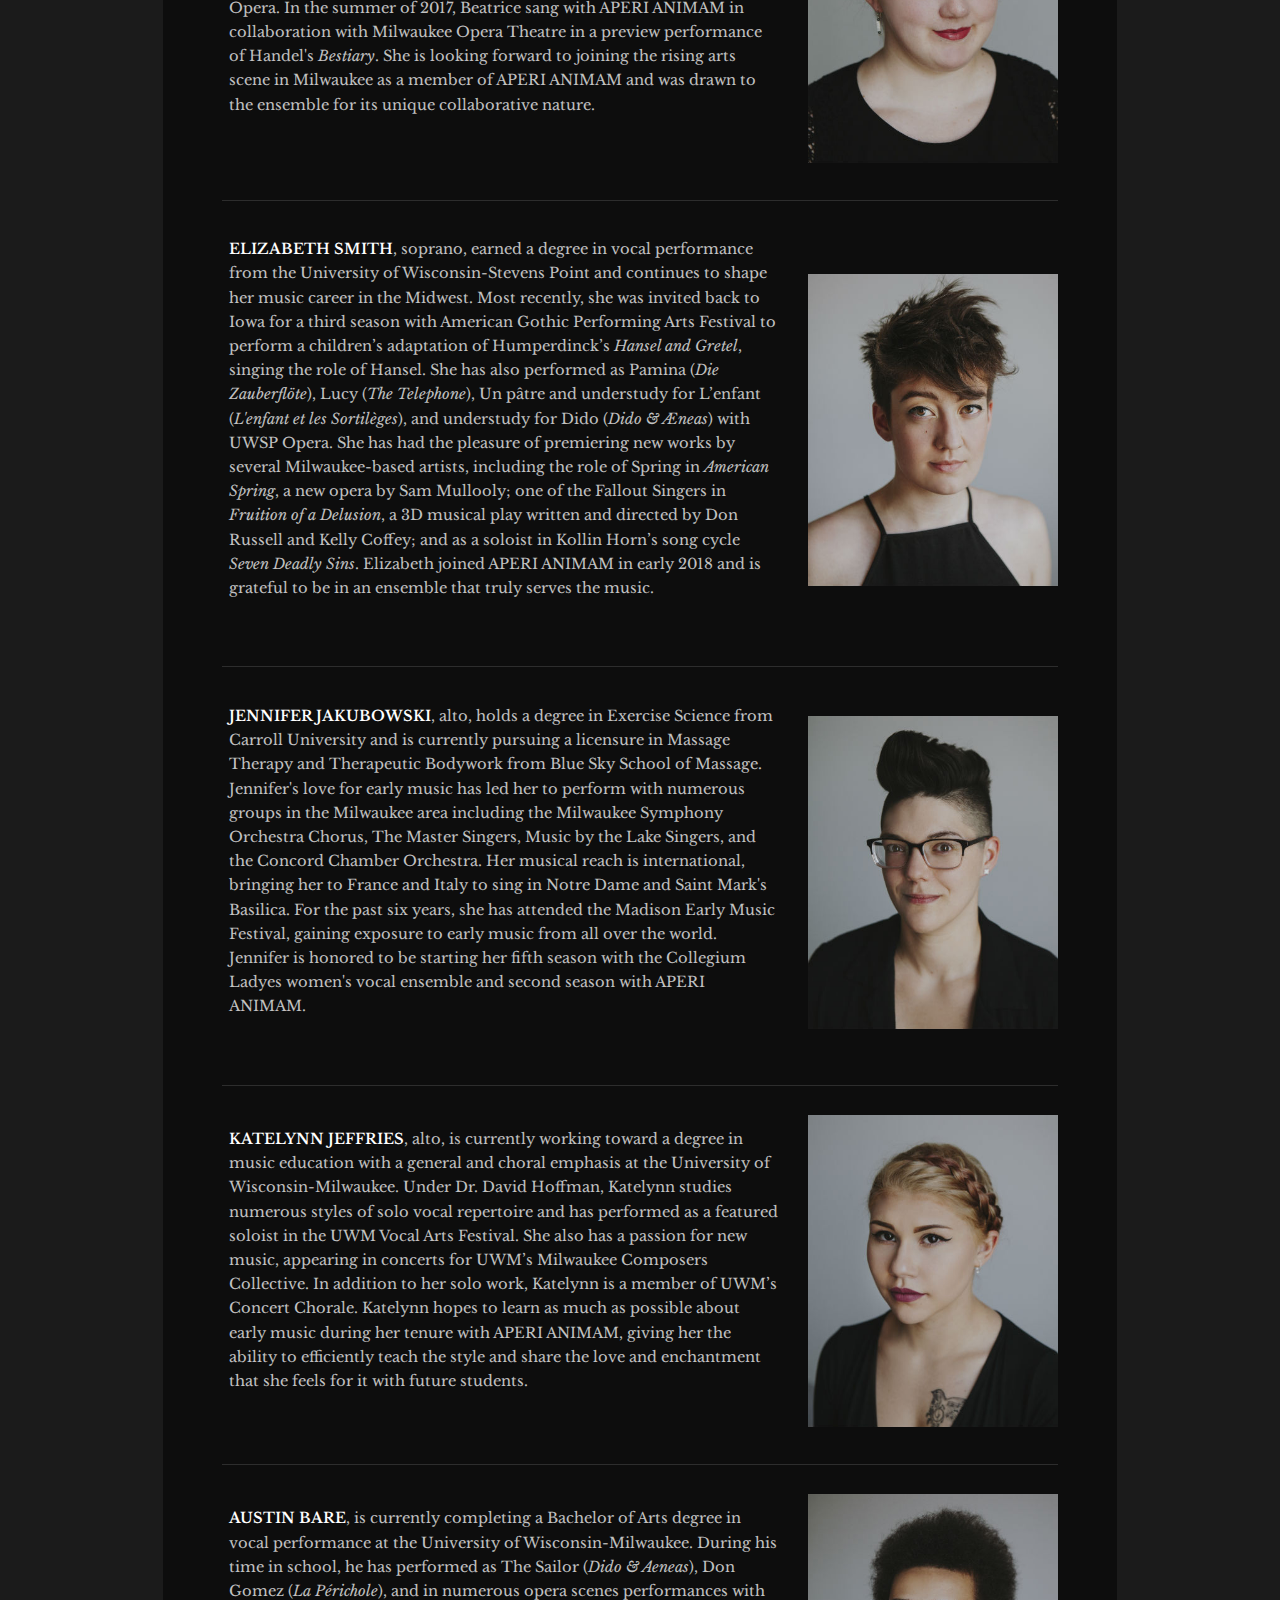
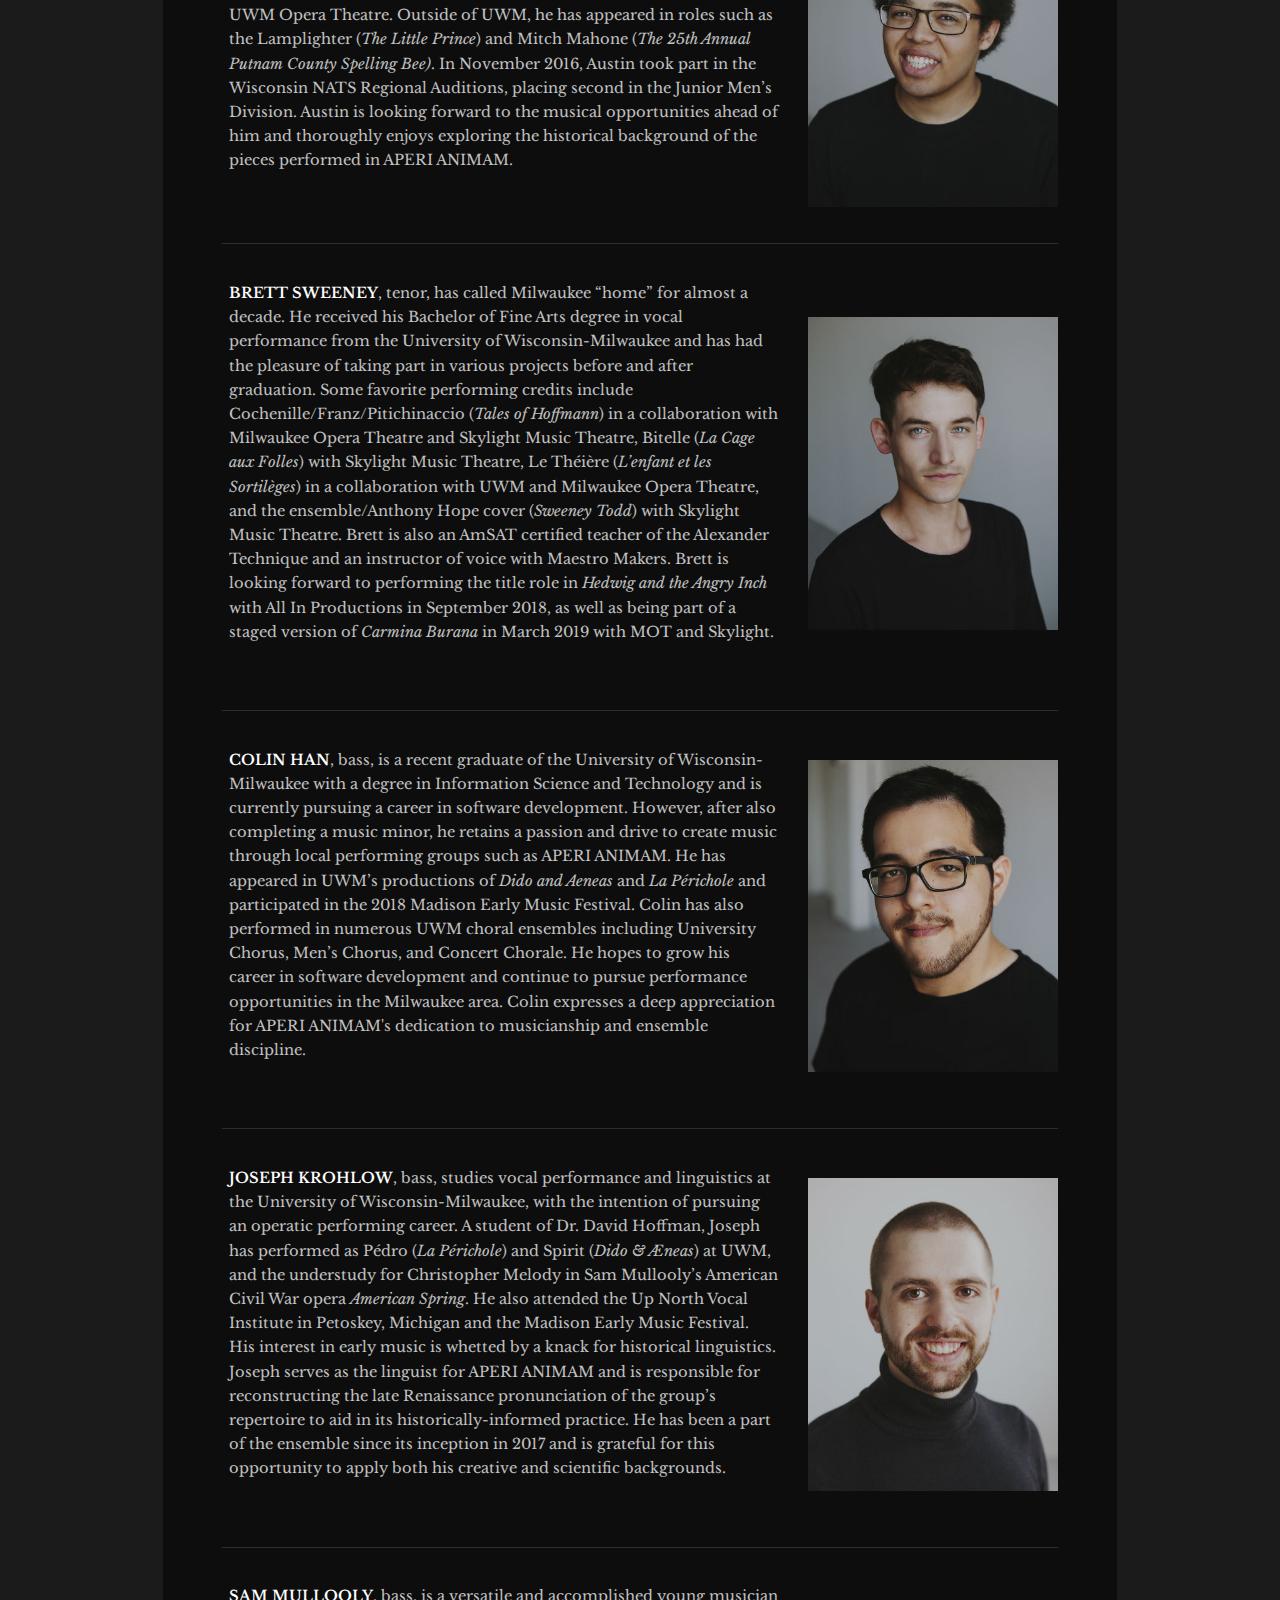
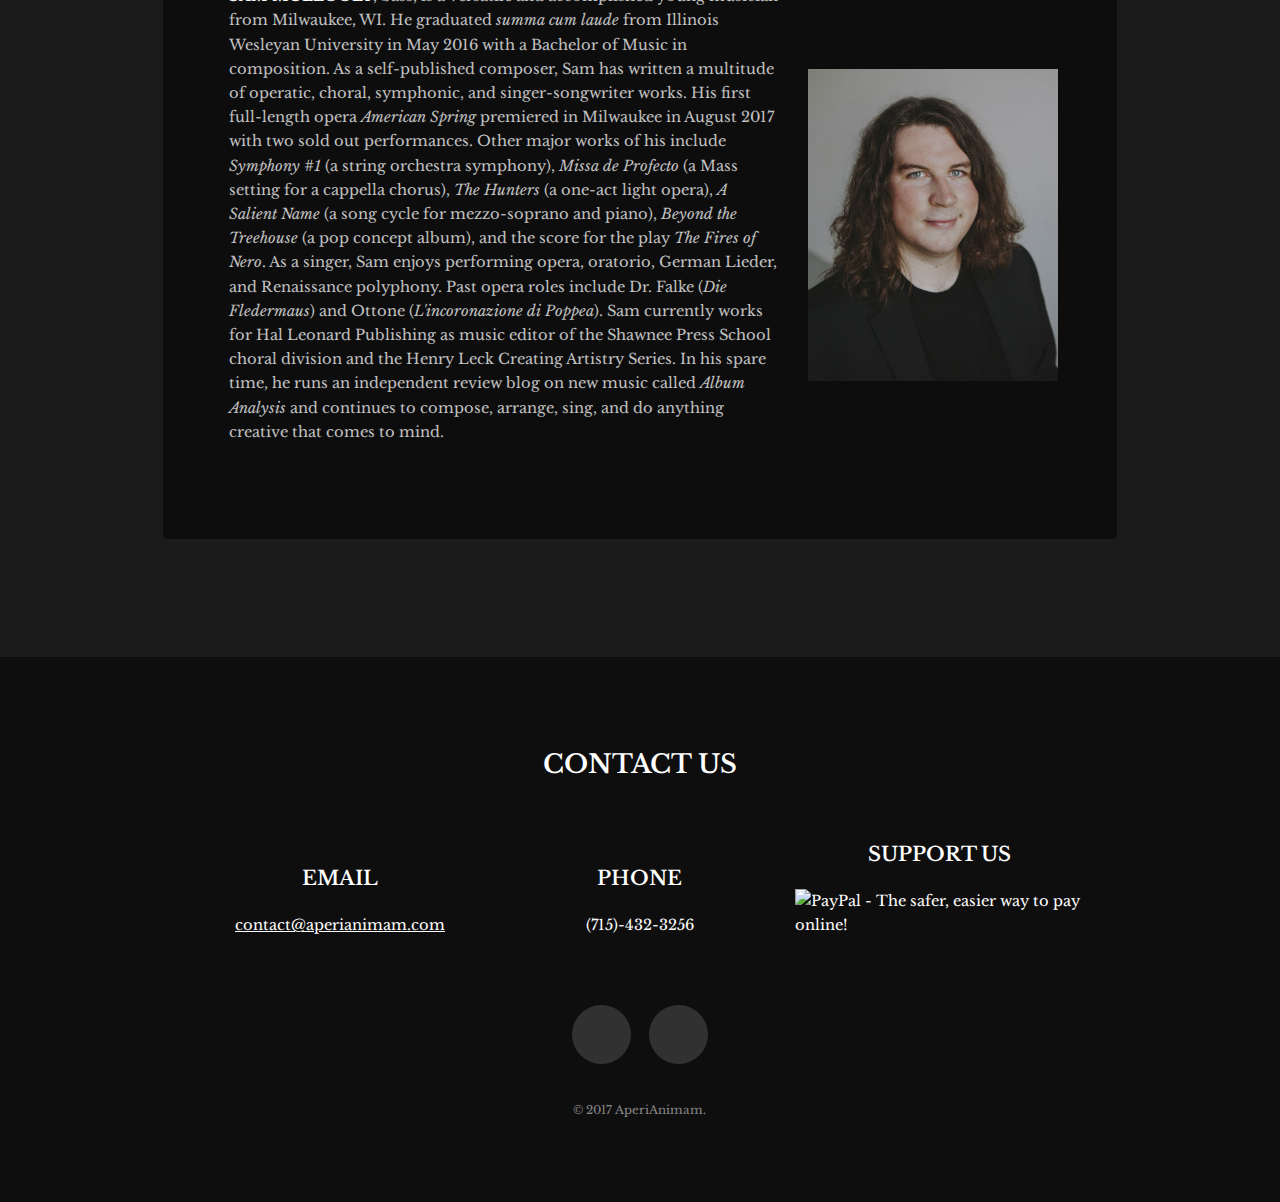
==== commit cdc4549a: "adding paypal button to footer" ====
--- a/about.html
+++ b/about.html
@@ -298,6 +298,15 @@
 					<h3>PHONE</h3>
 					(715)-432-3256
 				</div>
+				<div class="info-item">
+					<h3>SUPPORT US</h3>
+					<form action="https://www.paypal.com/cgi-bin/webscr" method="post" target="_top" style="margin: 0px;">
+						<input type="hidden" name="cmd" value="_s-xclick">
+						<input type="hidden" name="hosted_button_id" value="SKNJU5QSRG5AN">
+						<input type="image" src="https://www.paypalobjects.com/en_US/i/btn/btn_donate_LG.gif" border="0" name="submit" alt="PayPal - The safer, easier way to pay online!">
+						<img alt="" border="0" src="https://www.paypalobjects.com/en_US/i/scr/pixel.gif" width="1" height="1">
+						</form>		
+				</div>
 			</div>
 			<br>
 
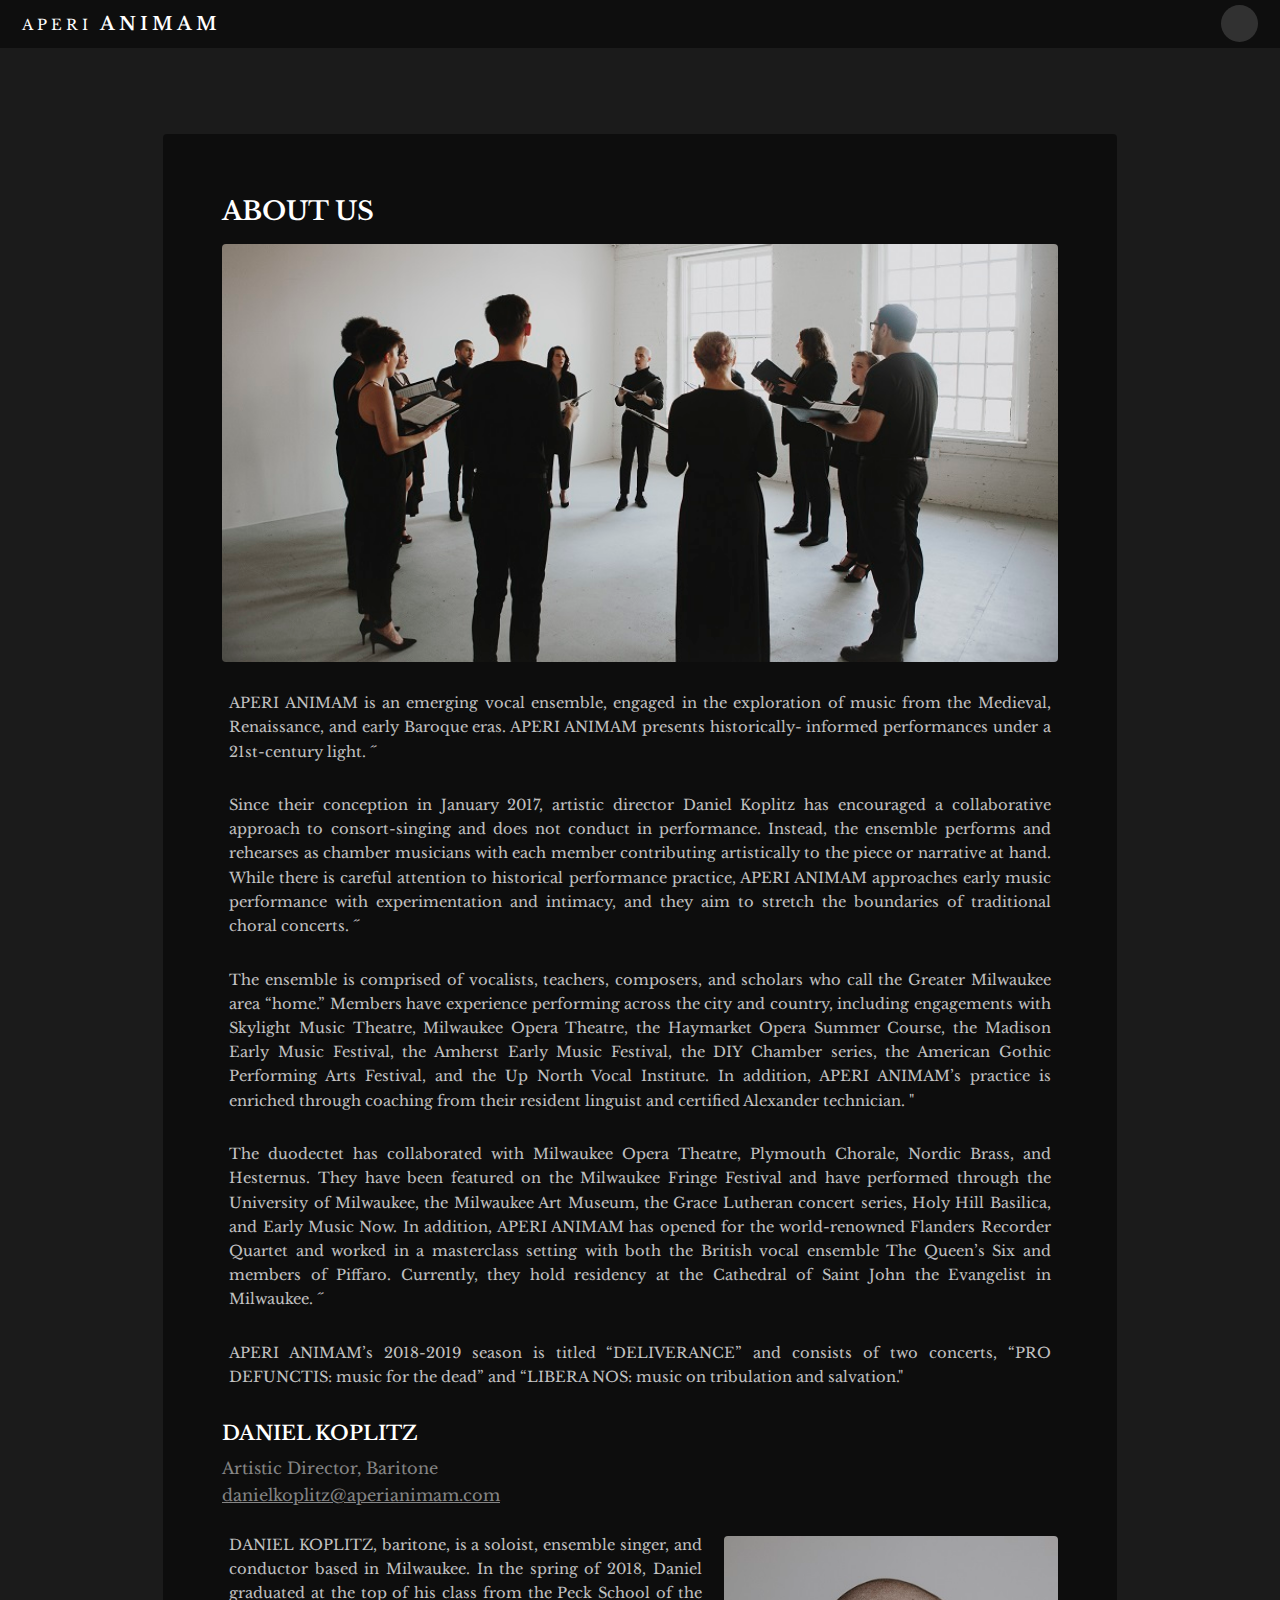
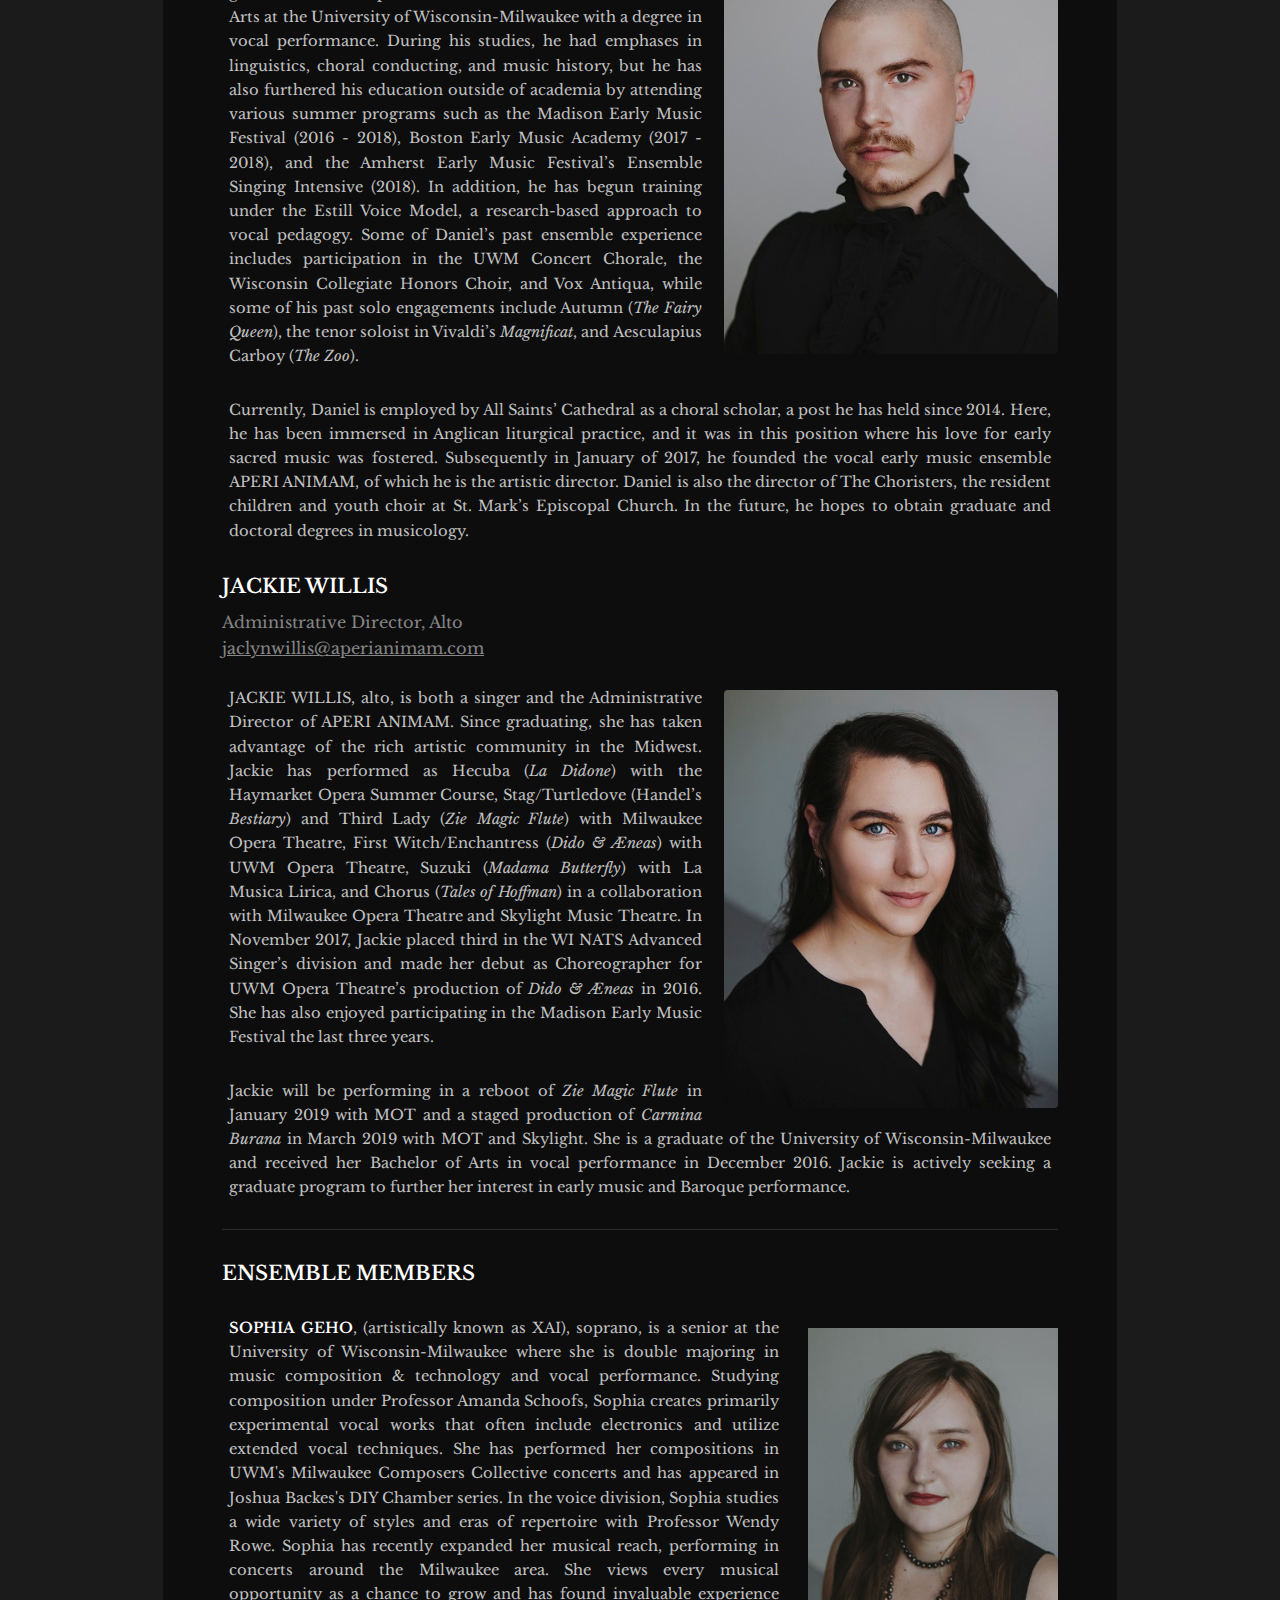
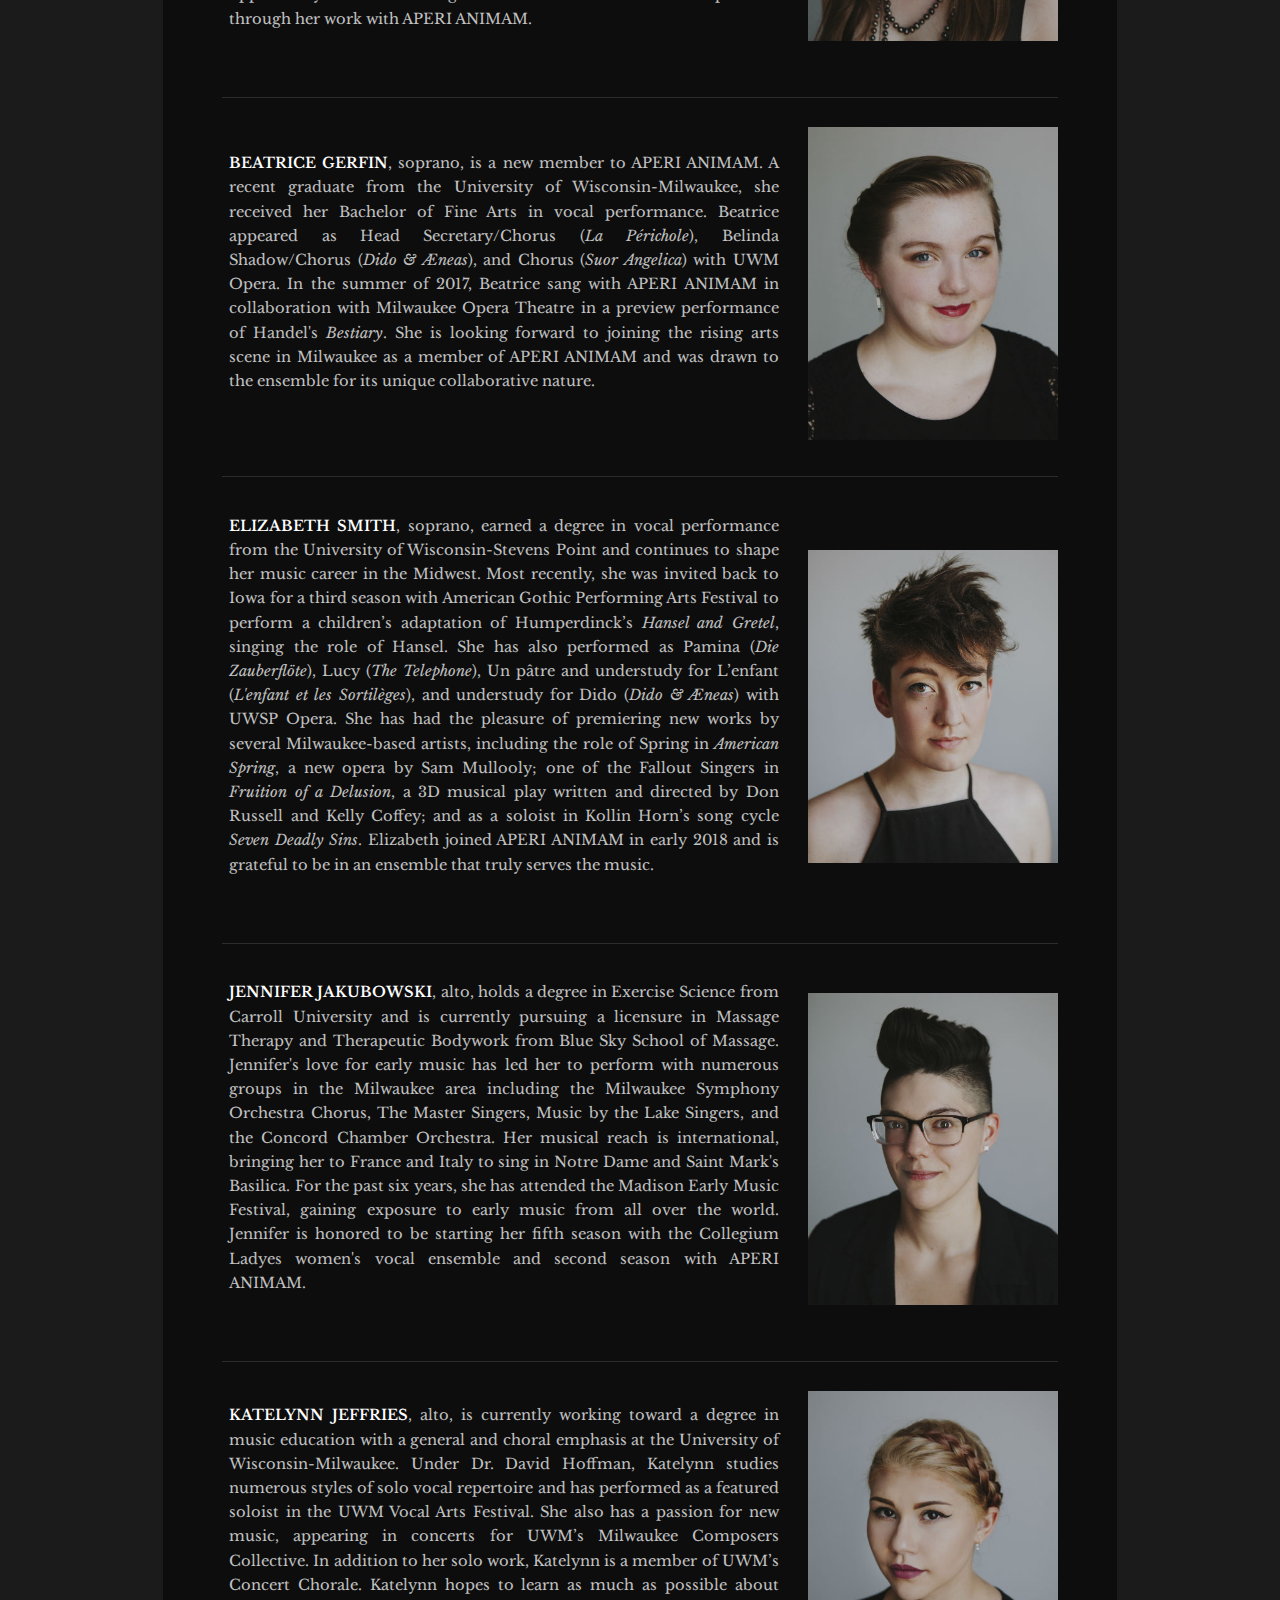
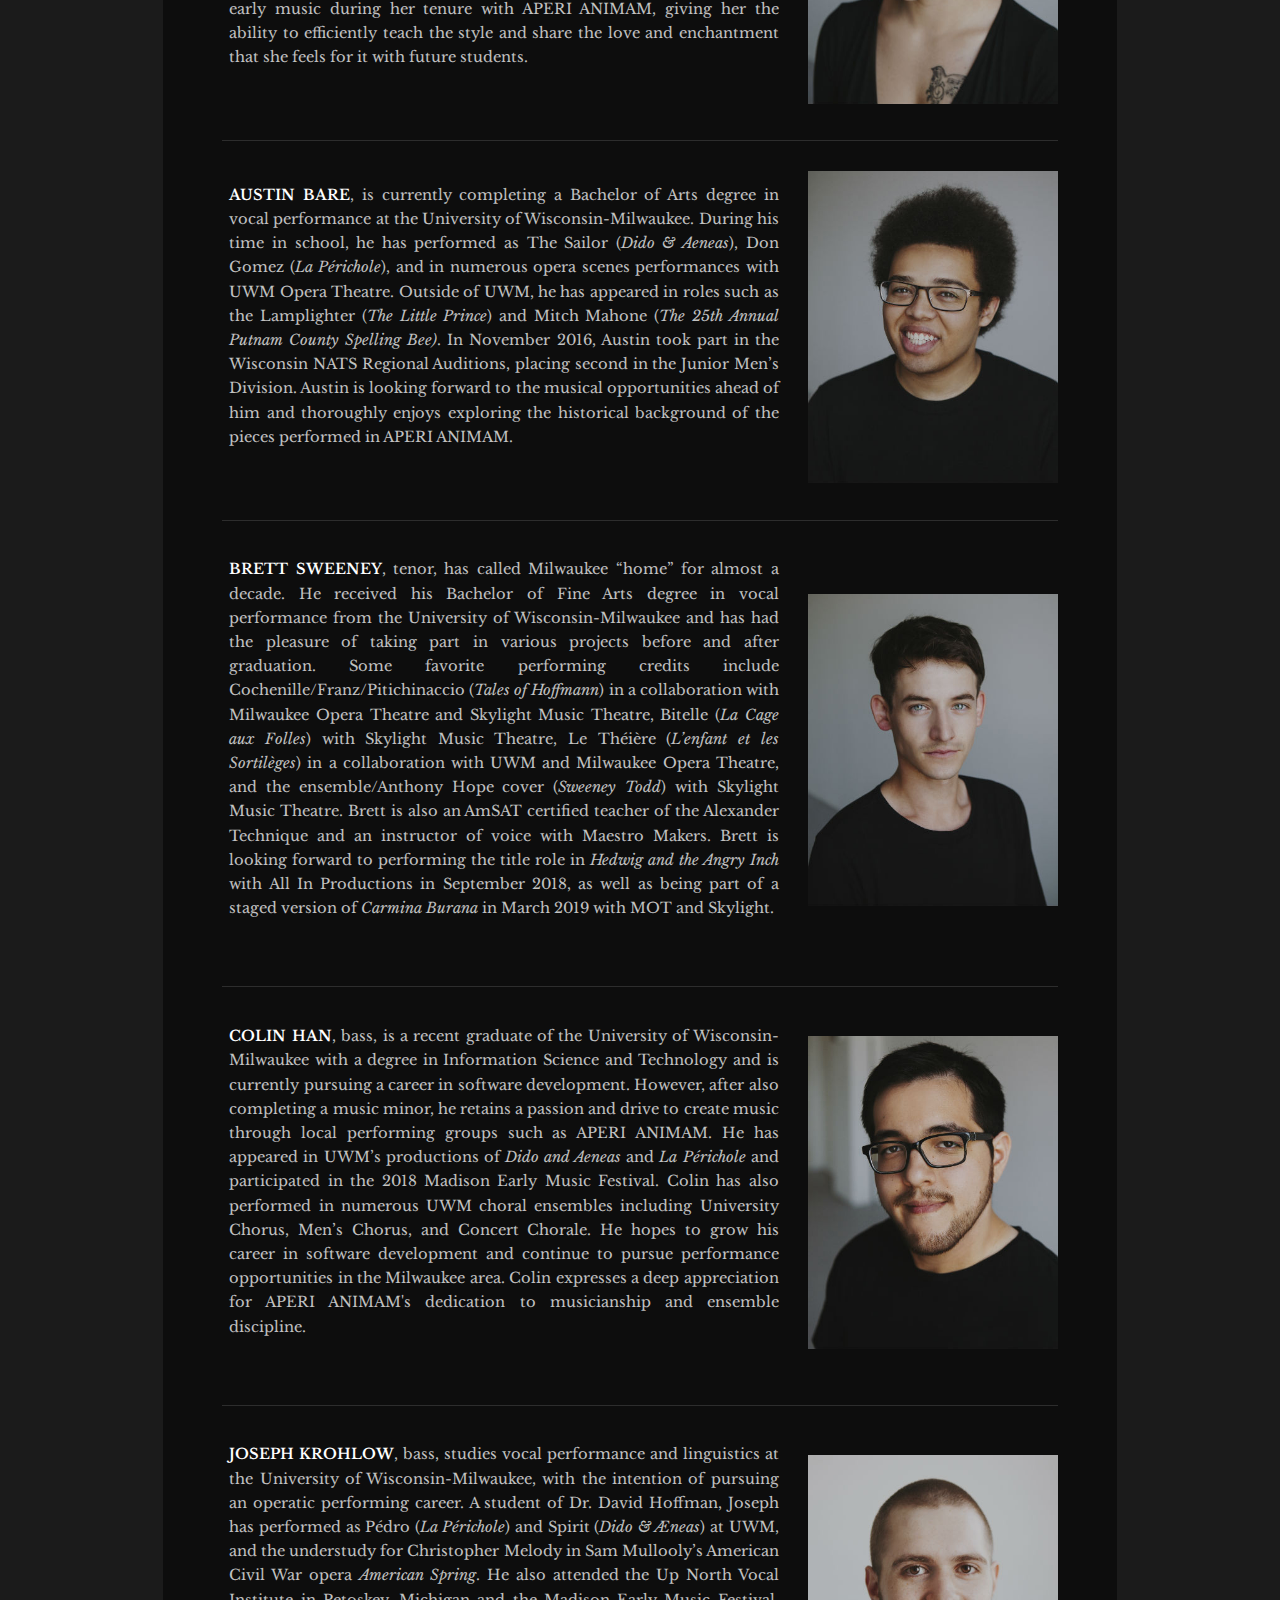
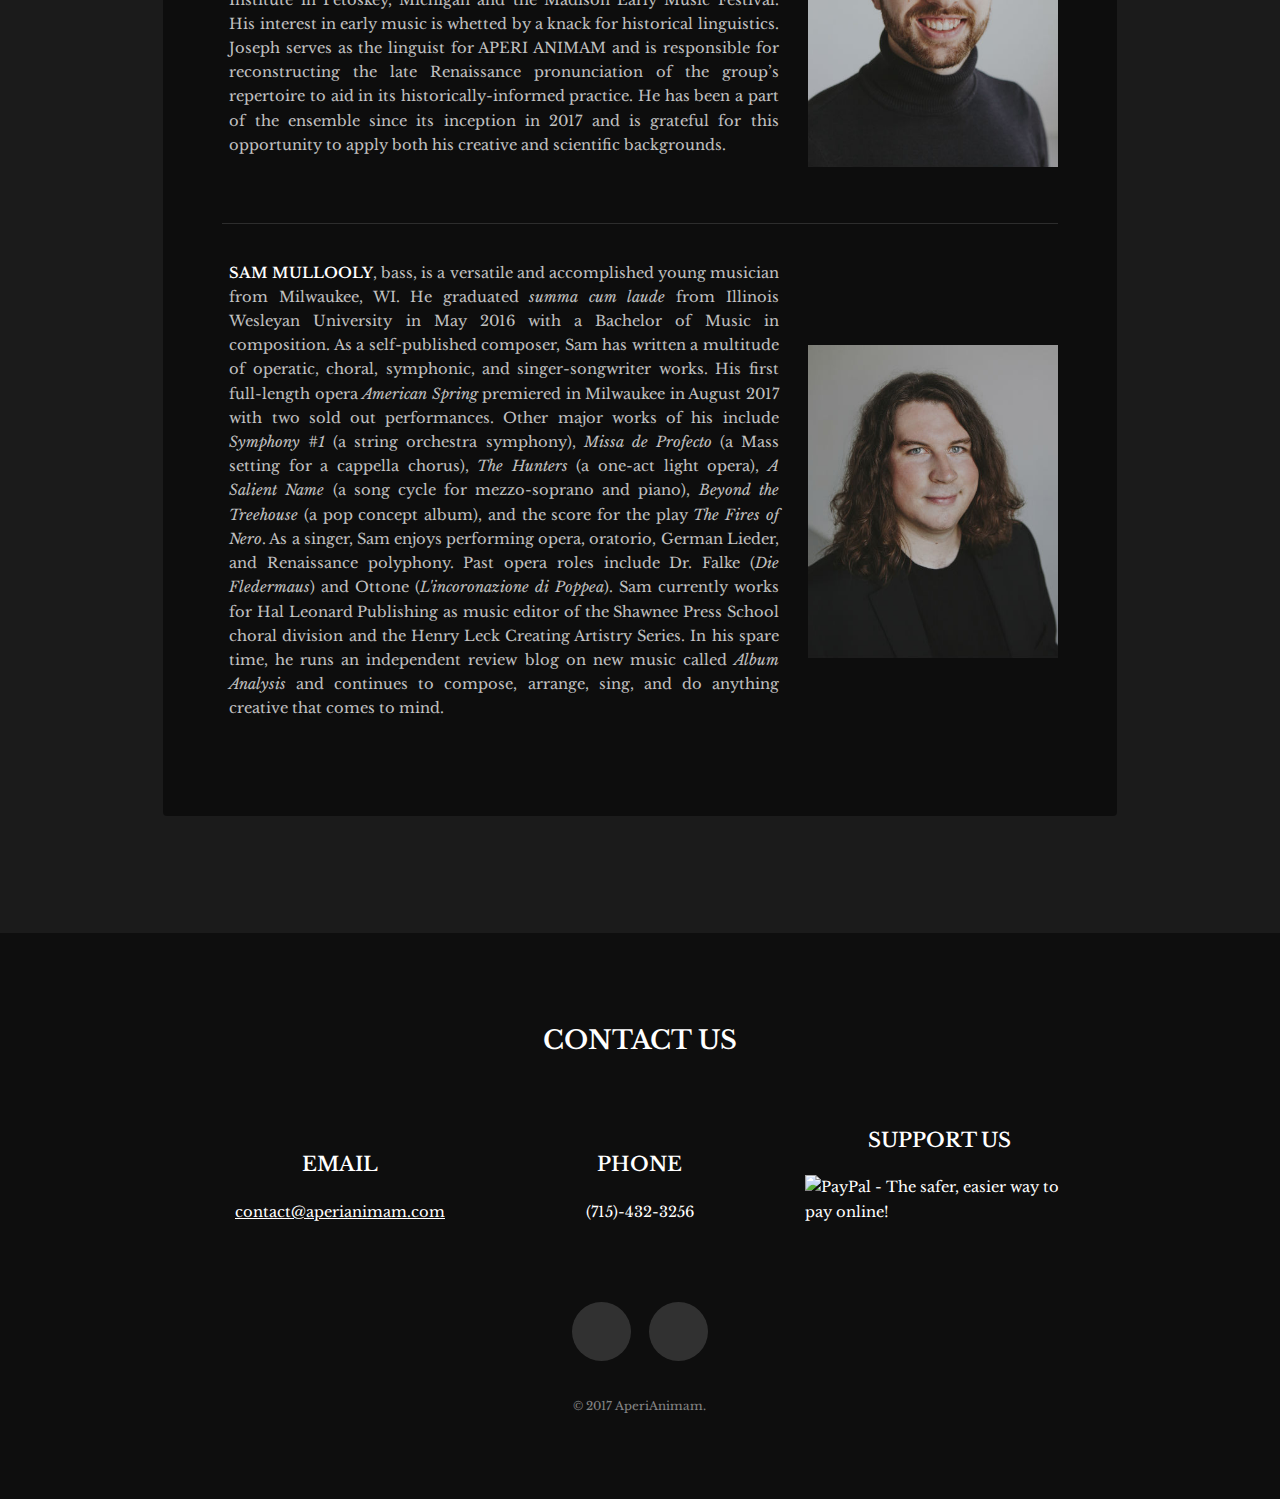
==== commit be153b3a: "updating about and changing text-align" ====
--- a/about.html
+++ b/about.html
@@ -79,15 +79,45 @@
 							<img src="images/group_circle.jpg">
 						</span>
 						</header>
-						<p>APERI ANIMAM was conceived in January 2017 as an outlet to explore the early music repertory and to revive its presence in Milwaukee. Meeting once a week on Monday evenings, it seemed appropriate to show their work, and they gave their first concert that May at All Saints’ Cathedral. The concert was received with great praise, and since then, they have been increasingly sought out as a historical performance ensemble in the Greater Milwaukee area.
+						<div class="text-flex">
+						<p>APERI ANIMAM is an emerging vocal ensemble, engaged in the exploration of music from
+
+							the Medieval, Renaissance, and early Baroque eras. APERI ANIMAM presents historically-
+							informed performances under a 21st-century light. ̋</p>
+						
+						<p>Since their conception in January 2017, artistic director Daniel Koplitz has encouraged a
+							collaborative approach to consort-singing and does not conduct in performance. Instead, the
+							ensemble performs and rehearses as chamber musicians with each member contributing
+							artistically to the piece or narrative at hand. While there is careful attention to historical
+							performance practice, APERI ANIMAM approaches early music performance with
+							experimentation and intimacy, and they aim to stretch the boundaries of traditional choral
+							concerts. ̋</p>
+
+						<p>The ensemble is comprised of vocalists, teachers, composers, and scholars who call the Greater
+							Milwaukee area “home.” Members have experience performing across the city and country,
+							including engagements with Skylight Music Theatre, Milwaukee Opera Theatre, the
+							Haymarket Opera Summer Course, the Madison Early Music Festival, the Amherst Early
+							Music Festival, the DIY Chamber series, the American Gothic Performing Arts Festival, and
+							the Up North Vocal Institute. In addition, APERI ANIMAM’s practice is enriched through
+							coaching from their resident linguist and certified Alexander technician. "</p>
+
+						<p>
+							The duodectet has collaborated with Milwaukee Opera Theatre, Plymouth Chorale, Nordic
+							Brass, and Hesternus. They have been featured on the Milwaukee Fringe Festival and have
+							performed through the University of Milwaukee, the Milwaukee Art Museum, the Grace
+							Lutheran concert series, Holy Hill Basilica, and Early Music Now. In addition, APERI
+							ANIMAM has opened for the world-renowned Flanders Recorder Quartet and worked in a
+							masterclass setting with both the British vocal ensemble The Queen’s Six and members of
+							Piffaro. Currently, they hold residency at the Cathedral of Saint John the Evangelist in
+							Milwaukee.  ̋
 						</p>
-						
-						<p>From their conception, artistic director Daniel Koplitz has encouraged a collaborative and intimate approach to interpretation and rarely conducts in performance. The ensemble rehearses as chamber musicians with a strong focus on cultural context, conveyance of text, and pure vocal quality. They aim to present this music in a manner that is both historically informed and relatable to the modern listener. Their programming is experiential, involving choral movement, spatialization, and interdisciplinary art.
+
+						<p>
+							APERI ANIMAM’s 2018-2019 season is titled “DELIVERANCE” and consists of two concerts,
+							“PRO DEFUNCTIS: music for the dead” and “LIBERA NOS: music on tribulation and
+							salvation."
 						</p>
-
-						<p>The ensemble has collaborated with Milwaukee Opera Theatre, the Plymouth Chorale, the Milwaukee Art Museum, and Early Music Now. They have performed through the University of Wisconsin - Milwaukee’s Peck School of the Arts and have also been featured twice on Milwaukee’s emerging artist festival, the Milwaukee Fringe Festival. Most recently, APERI ANIMAM opened for the world-renowned Flanders Recorder Quartet and worked in a masterclass setting with the British vocal ensemble The Queen’s Six.
-						</p>
-	
+						</div>
 						<header>
 							<h3>Daniel Koplitz</h3>
 							<p>Artistic Director, Baritone
@@ -99,13 +129,13 @@
 						<span class="image right">
 							<img src="images/Headshots/dannykoplitz.jpg">
 						</span>
-	
+						<div class="text-flex">
 						<p>DANIEL KOPLITZ, baritone, is a soloist, ensemble singer, and conductor based in Milwaukee. In the spring of 2018, Daniel graduated at the top of his class from the Peck School of the Arts at the University of Wisconsin-Milwaukee with a degree in vocal performance. During his studies, he had emphases in linguistics, choral conducting, and music history, but he has also furthered his education outside of academia by attending various summer programs such as the Madison Early Music Festival (2016 - 2018), Boston Early Music Academy (2017 - 2018), and the Amherst Early Music Festival’s Ensemble Singing Intensive (2018). In addition, he has begun training under the Estill Voice Model, a research-based approach to vocal pedagogy. Some of Daniel’s past ensemble experience includes participation in the UWM Concert Chorale, the Wisconsin Collegiate Honors Choir, and Vox Antiqua, while some of his past solo engagements include Autumn (<em>The Fairy Queen</em>), the tenor soloist in Vivaldi’s <em>Magnificat</em>, and Aesculapius Carboy (<em>The Zoo</em>).
 							</p>
 	
 						<p>Currently, Daniel is employed by All Saints’ Cathedral as a choral scholar, a post he has held since 2014. Here, he has been immersed in Anglican liturgical practice, and it was in this position where his love for early sacred music was fostered. Subsequently in January of 2017, he founded the vocal early music ensemble APERI ANIMAM, of which he is the artistic director. Daniel is also the director of The Choristers, the resident children and youth choir at St. Mark’s Episcopal Church. In the future, he hopes to obtain graduate and doctoral degrees in musicology.
 							</p>
-	
+						</div>
 	
 	
 	
@@ -120,7 +150,7 @@
 							<img src="images/Headshots/jackiewillis.jpg">
 						</span>
 	
-	
+						<div class="text-flex">
 						<p>JACKIE WILLIS, alto, is both a singer and the Administrative Director of APERI ANIMAM.
 							 Since graduating, she has taken advantage of the rich artistic community in the Midwest. 
 							 Jackie has performed as Hecuba (<em>La Didone</em>) with the Haymarket Opera Summer Course, 
@@ -131,7 +161,7 @@
 	
 						<p> Jackie will be performing in a reboot of <em>Zie Magic Flute</em> in January 2019 with MOT and a staged production of <em>Carmina Burana</em> in March 2019 with MOT and Skylight. She is a graduate of the University of Wisconsin-Milwaukee and received her Bachelor of Arts in vocal performance in December 2016. Jackie is actively seeking a graduate program to further her interest in early music and Baroque performance. 
 							</p>
-	
+						</div>
 					<hr>
 	
 					<h3>Ensemble Members</h3>
--- a/assets/css/main.css
+++ b/assets/css/main.css
@@ -4464,6 +4464,6 @@
 }
 .info-item {
 	width: 300px;
-	padding: 5px;
+	padding: 15px;
 	text-align: center;
 }--- a/assets/css/custom.css
+++ b/assets/css/custom.css
@@ -16,6 +16,12 @@
 .text-flex {
     margin: 0.5em 0.5em 0.5em 0.5em;
     flex-grow: 1;   
+    text-align: justify;
+}
+
+
+.image-center {
+    margin: auto;
 }
 
 @media only screen and (max-width: 980px) {
